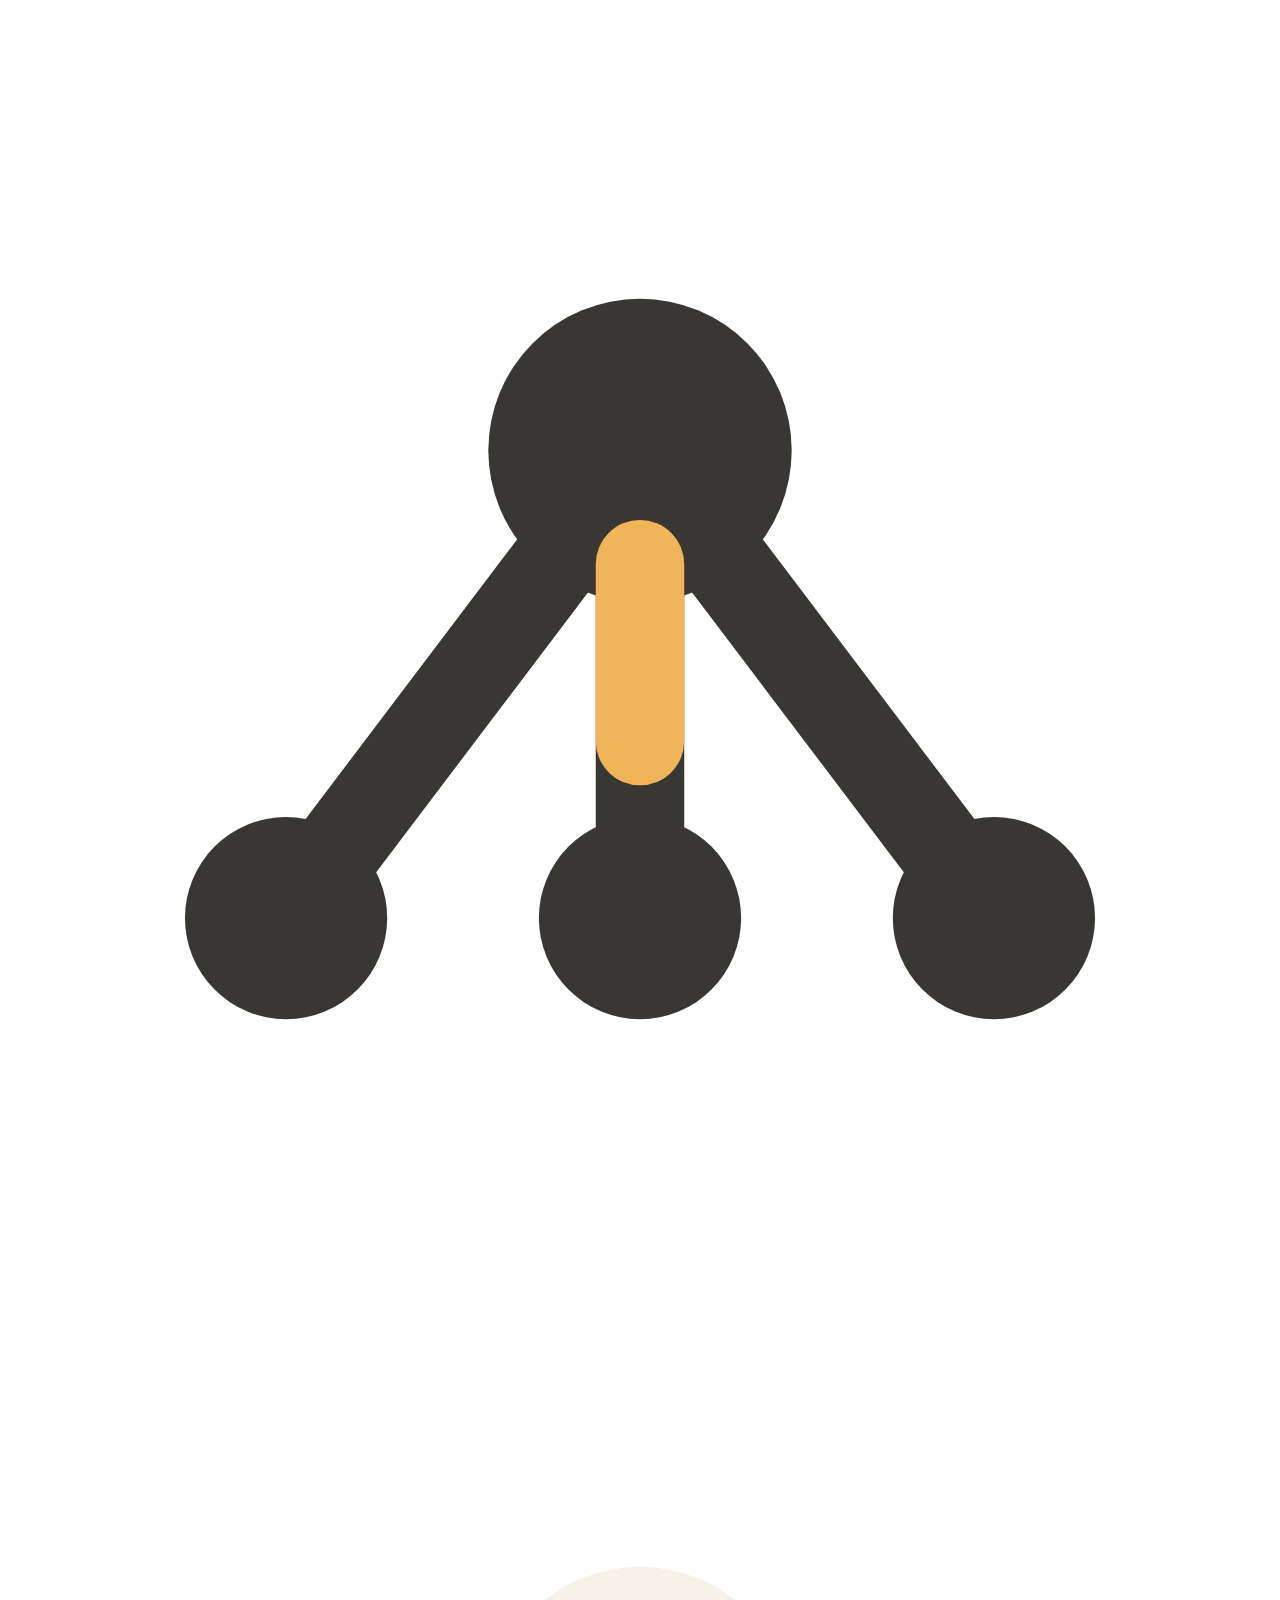
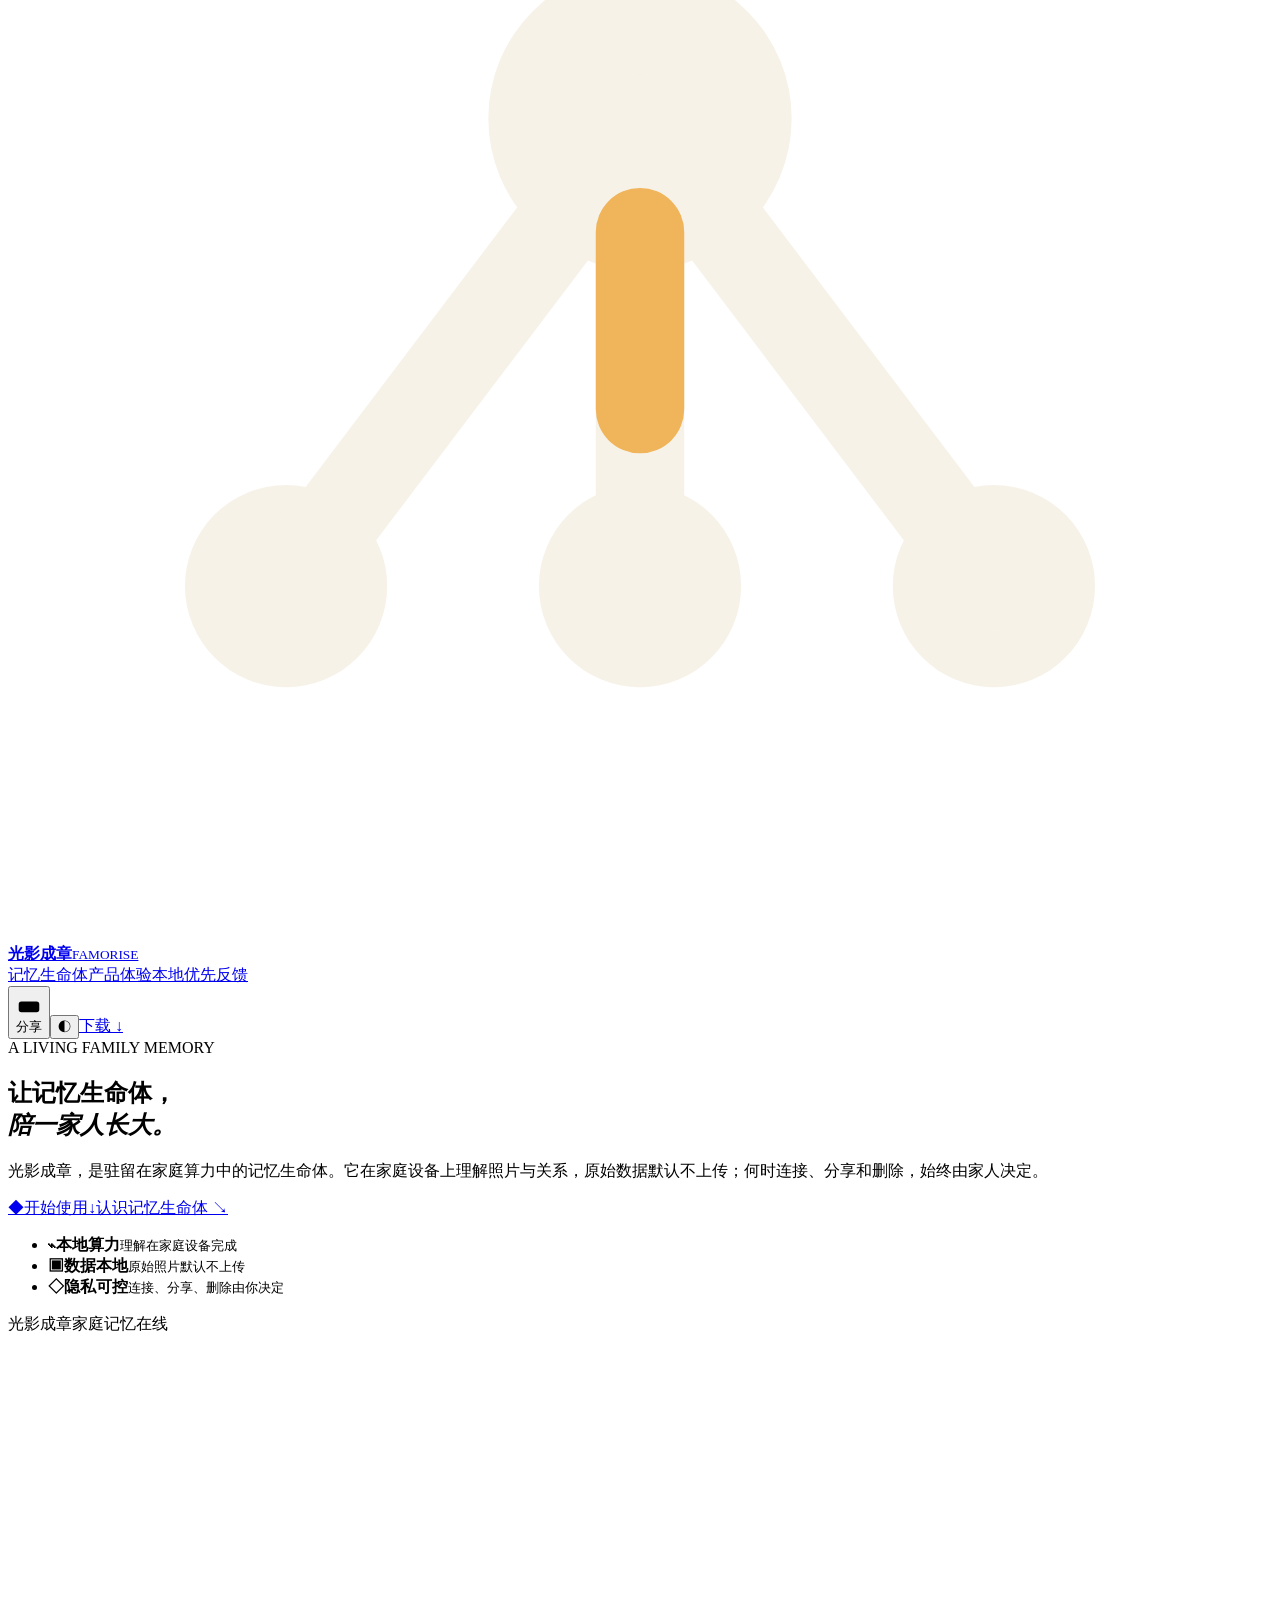
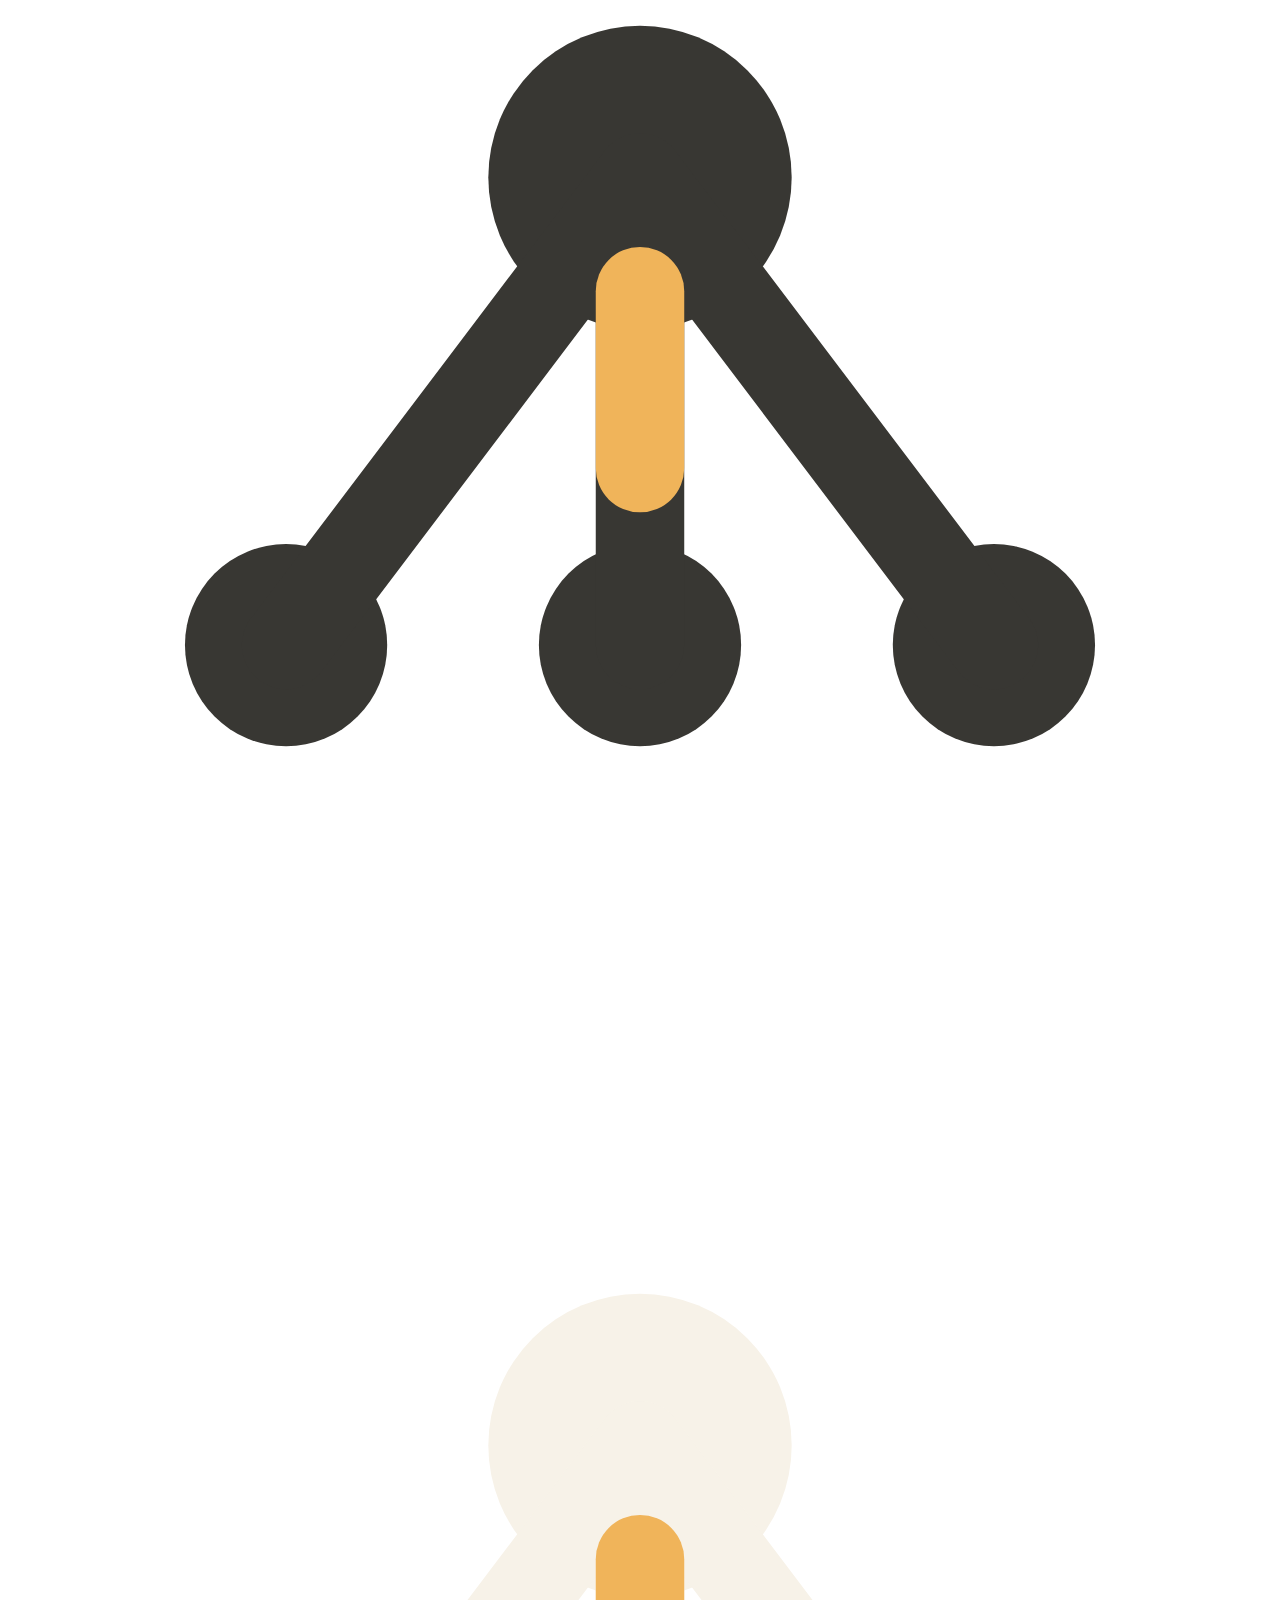
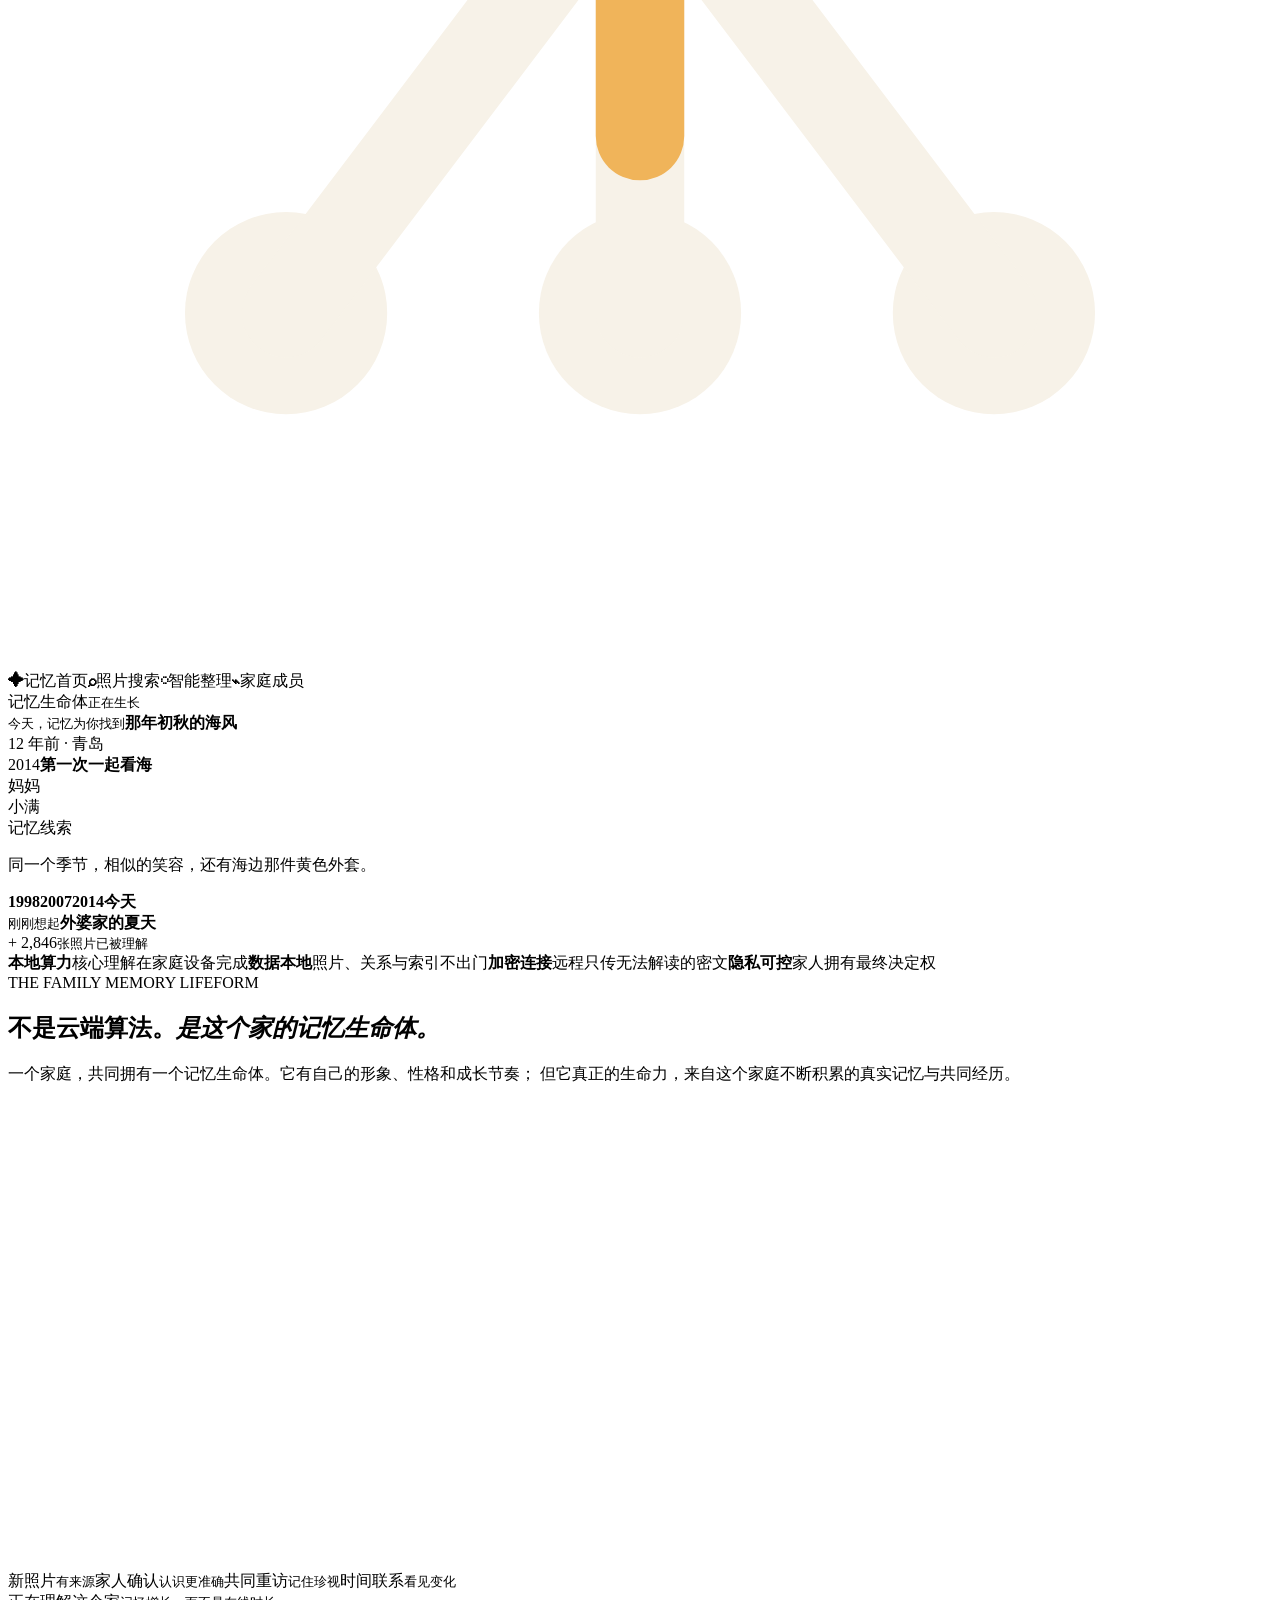
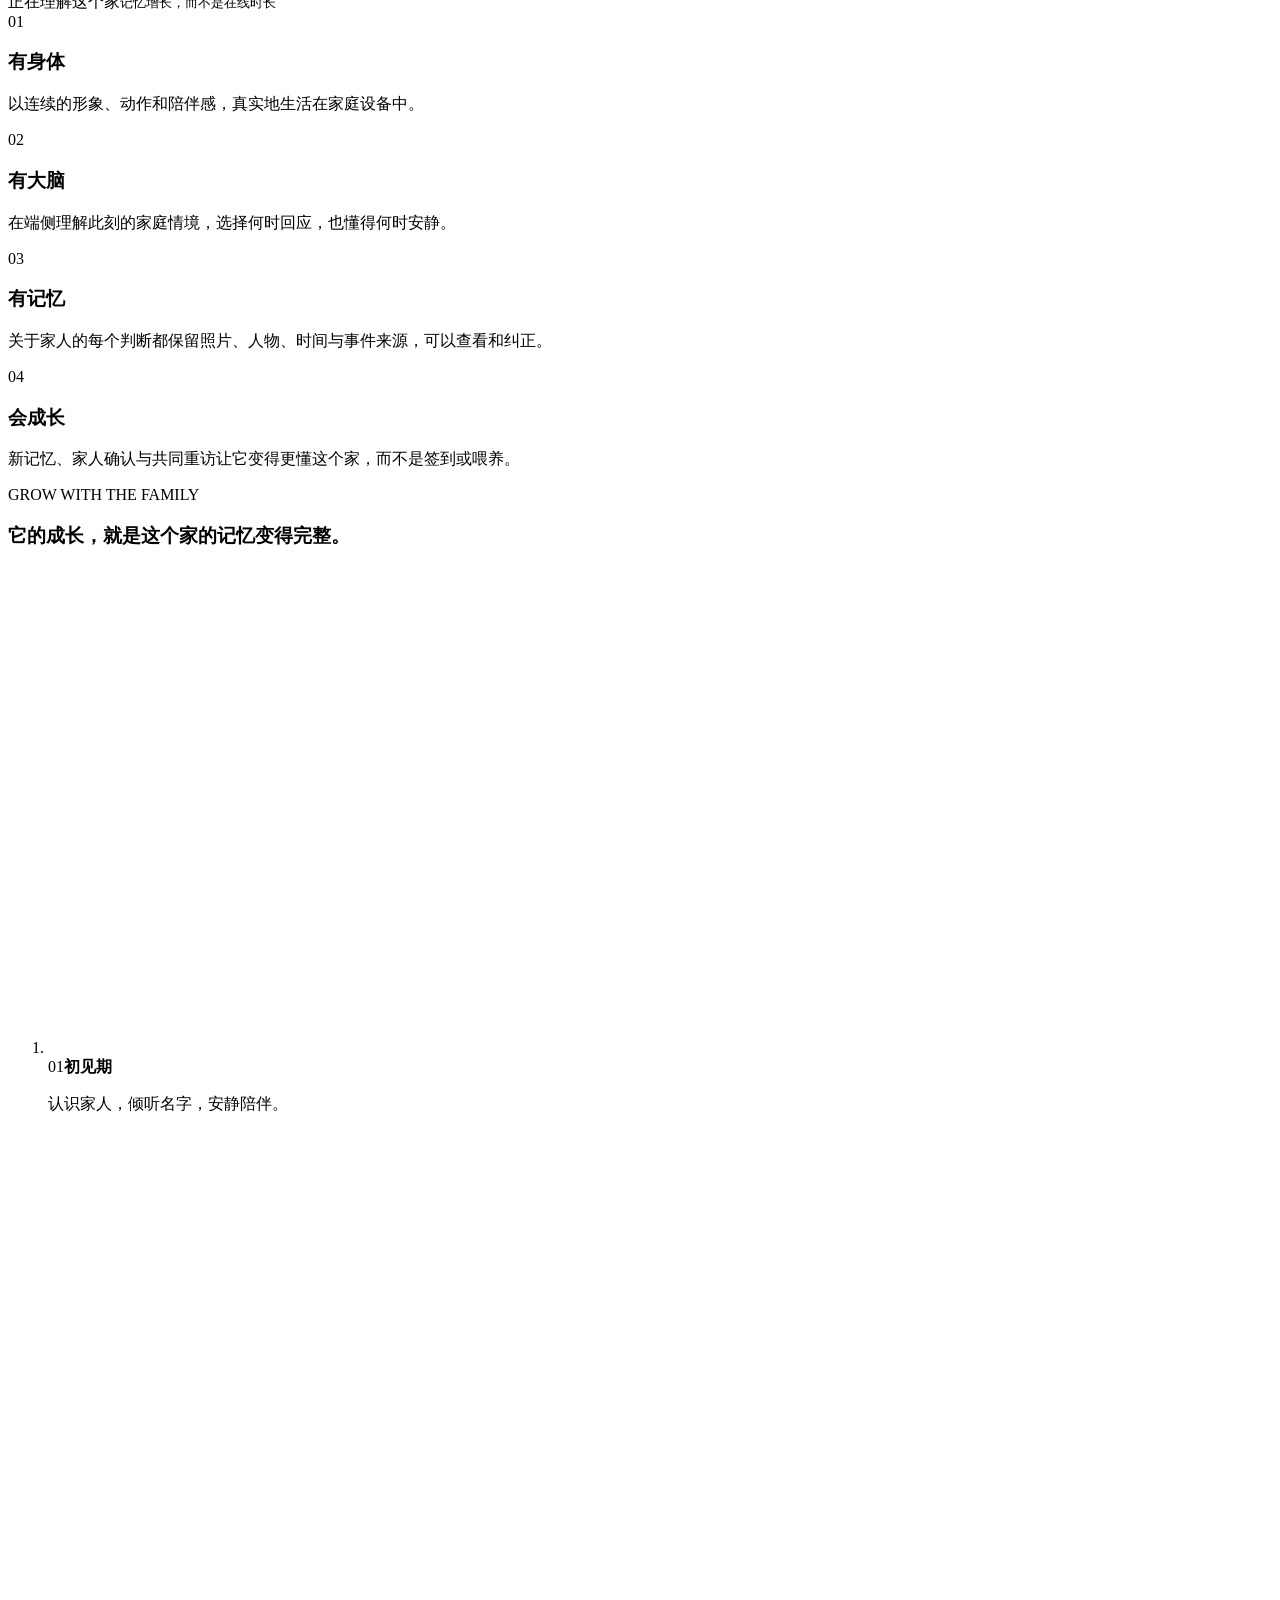
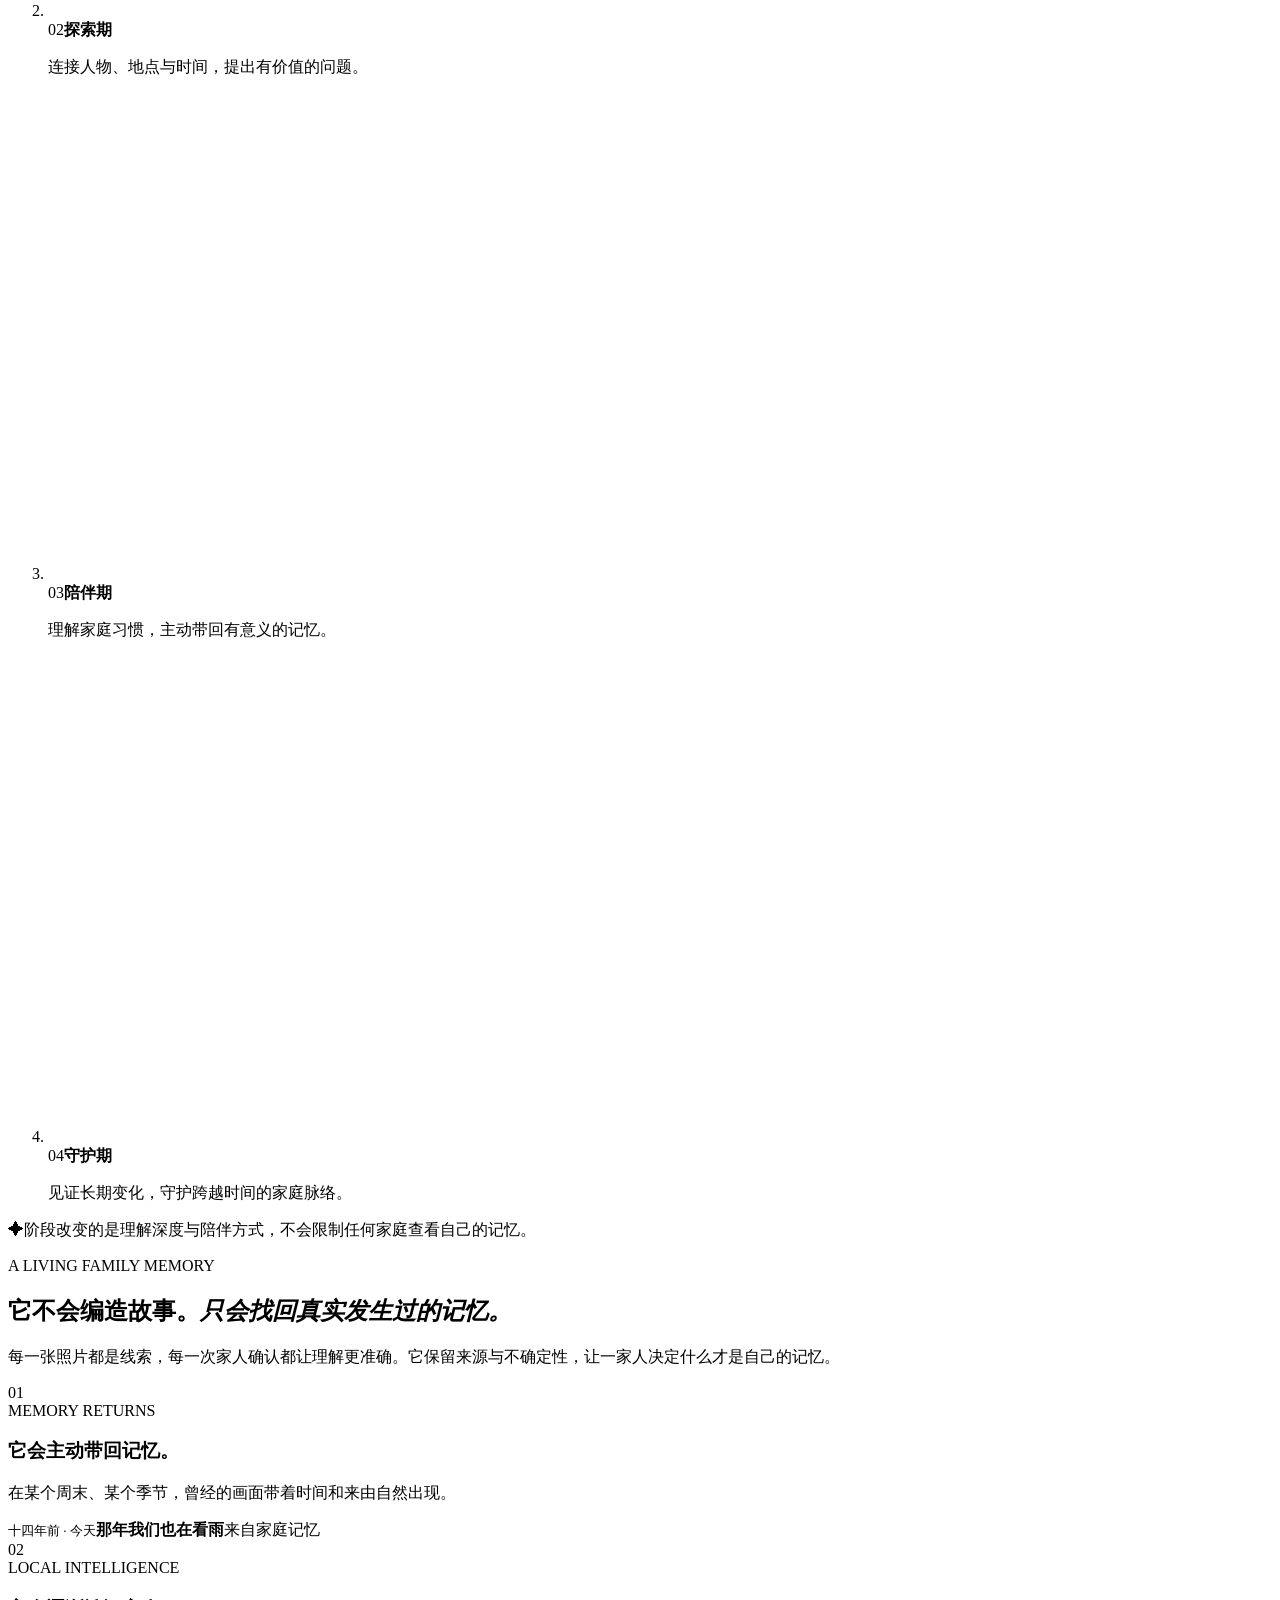
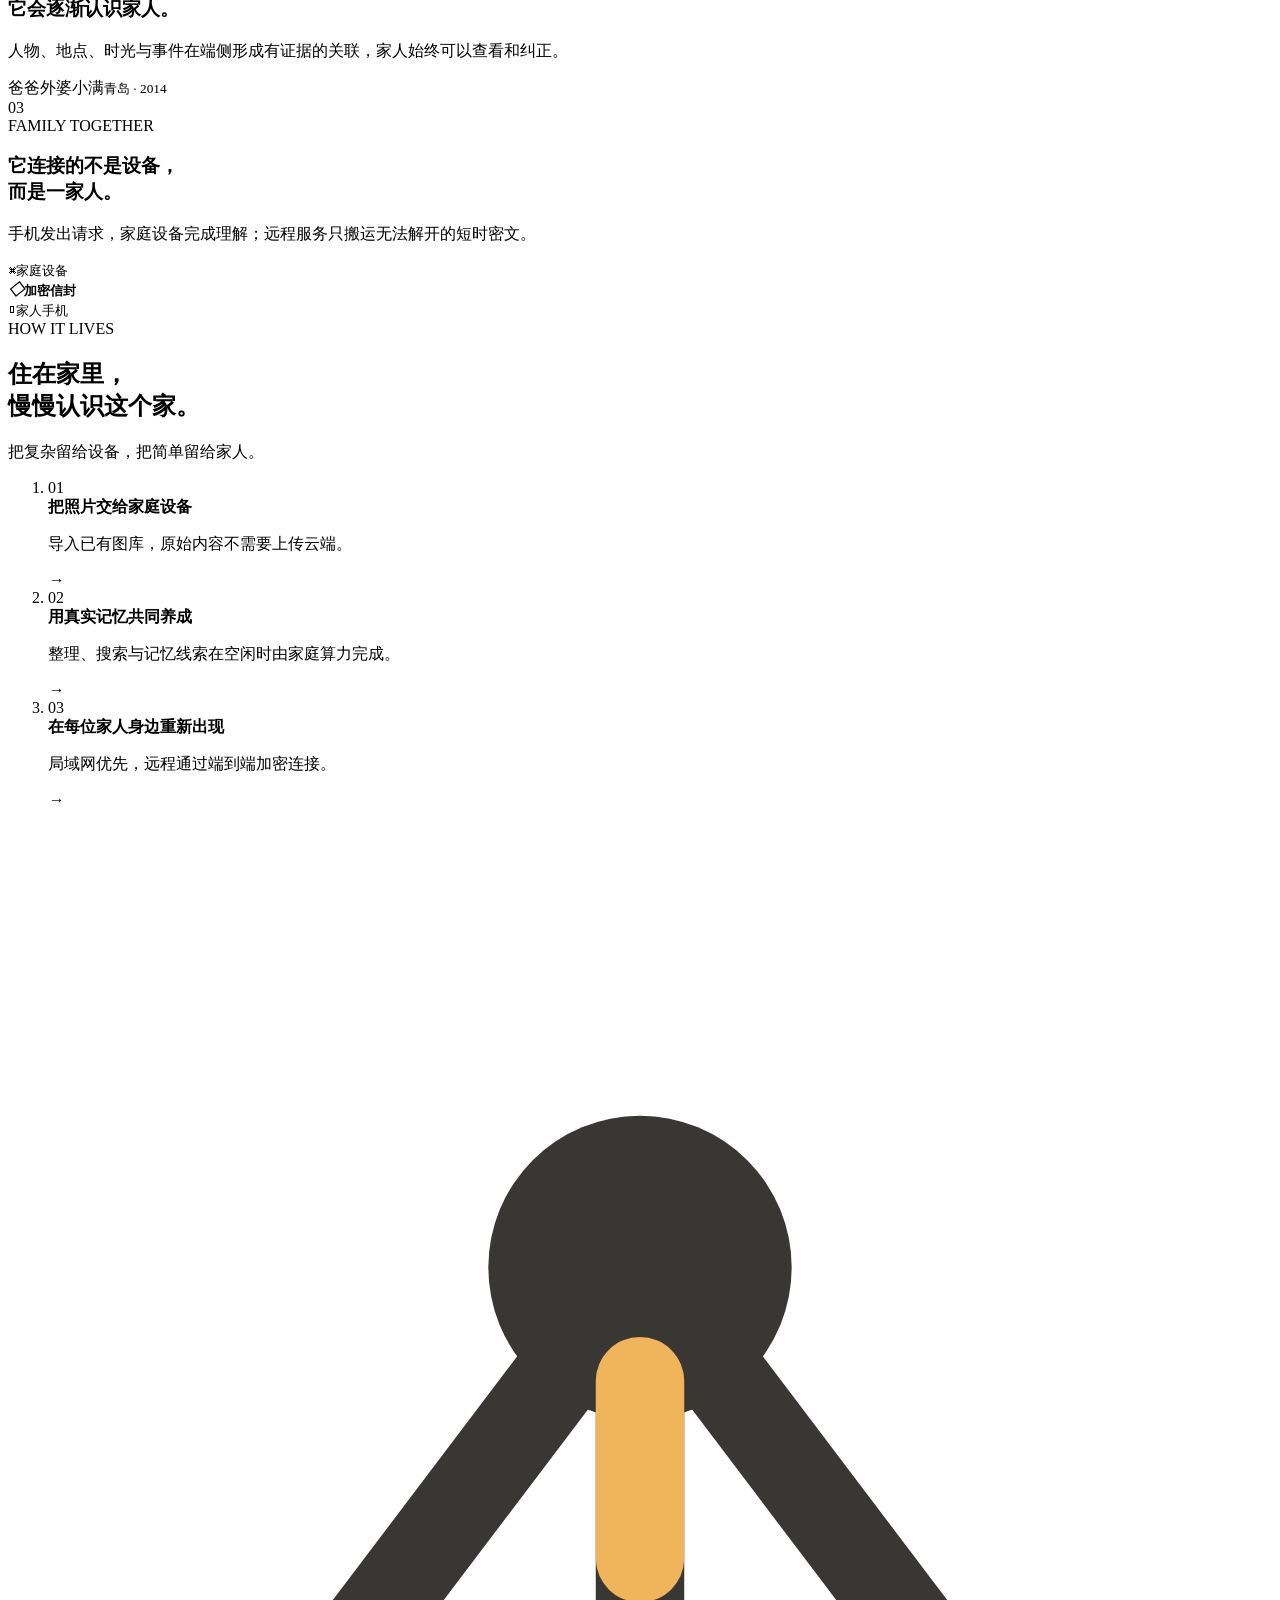
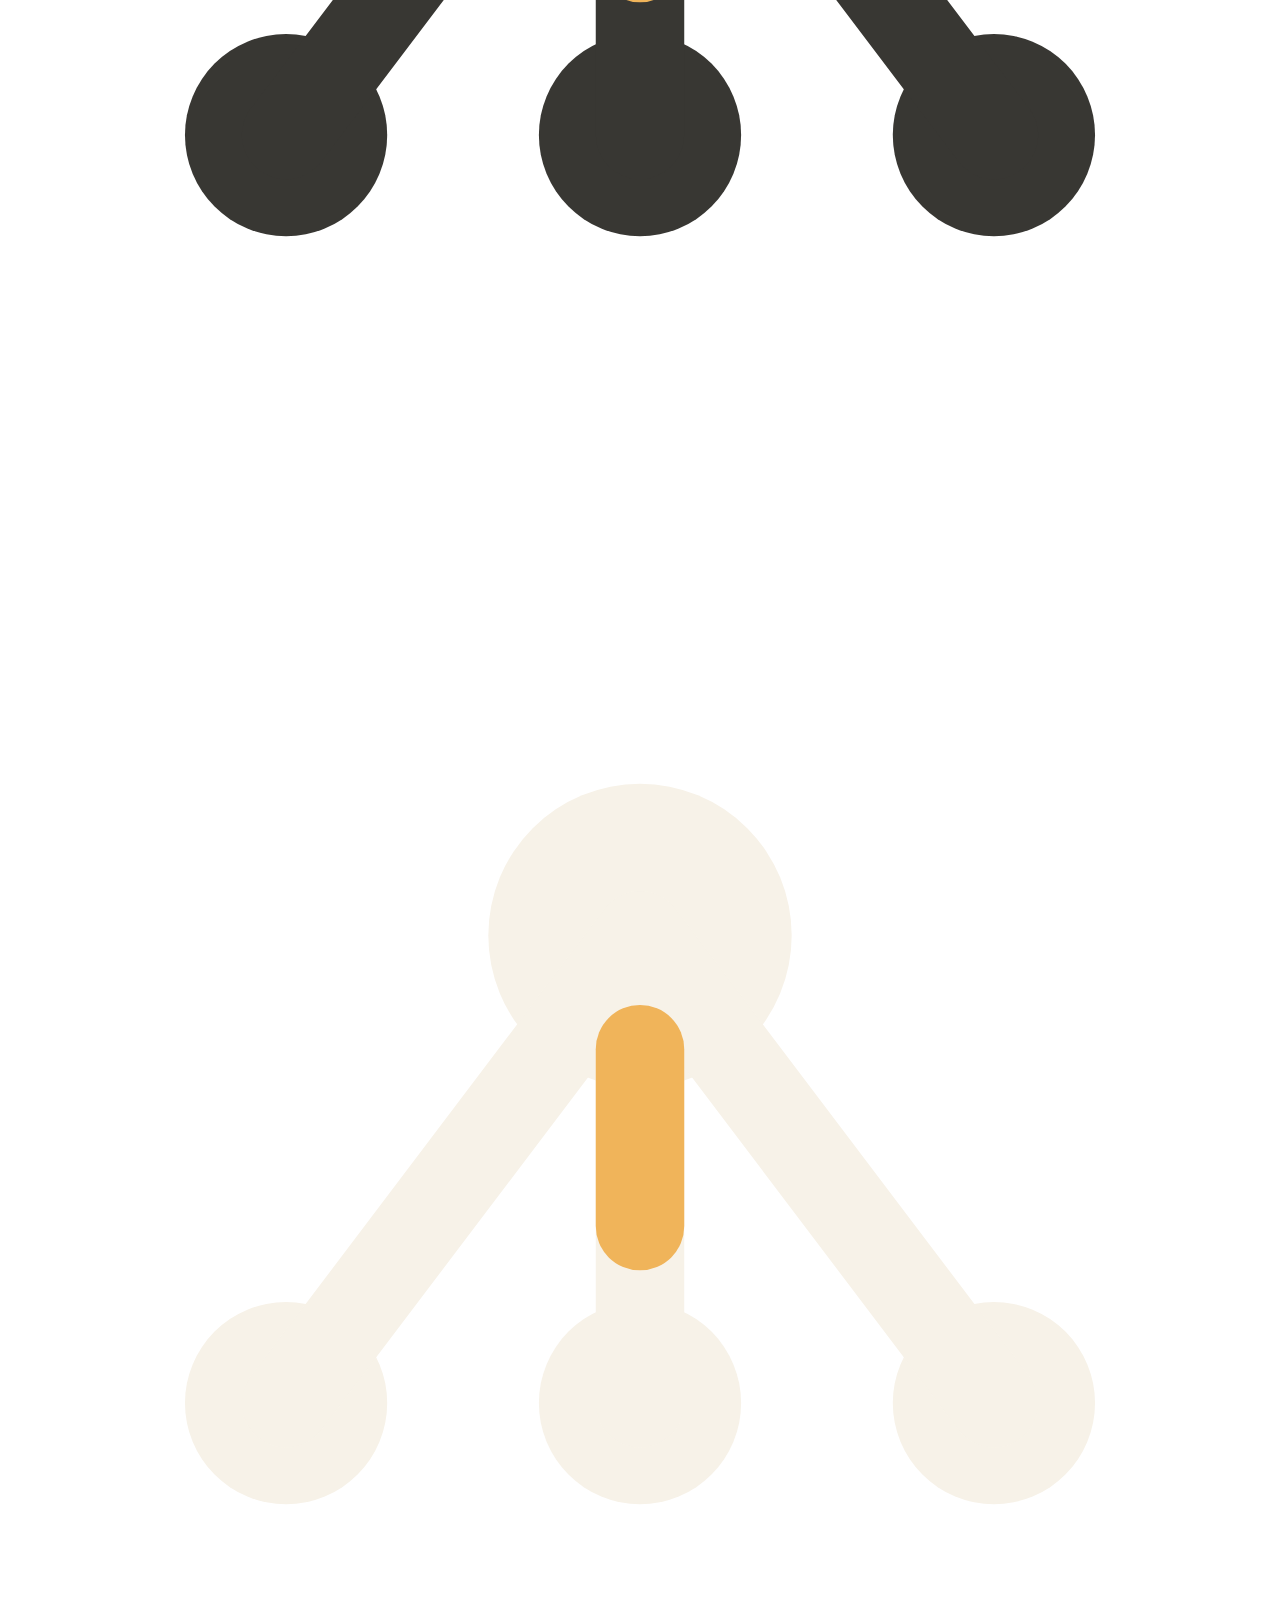
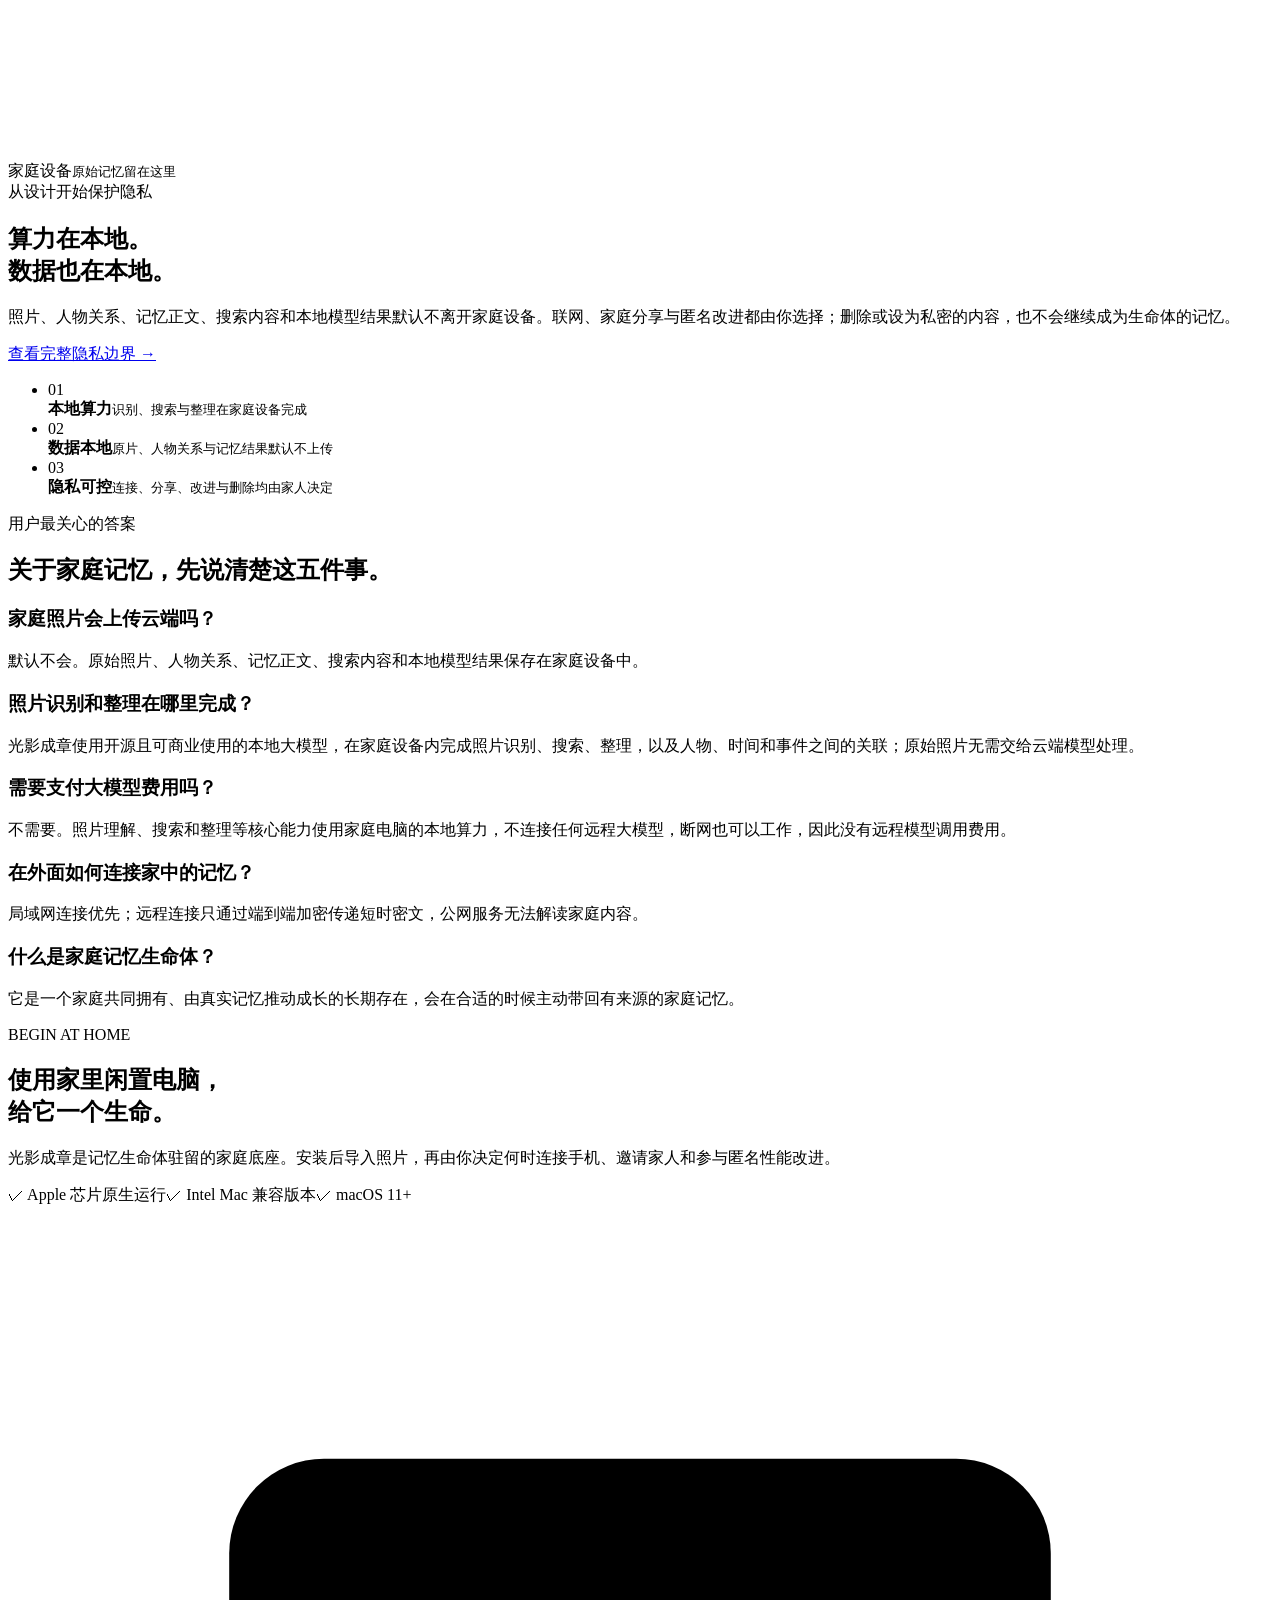
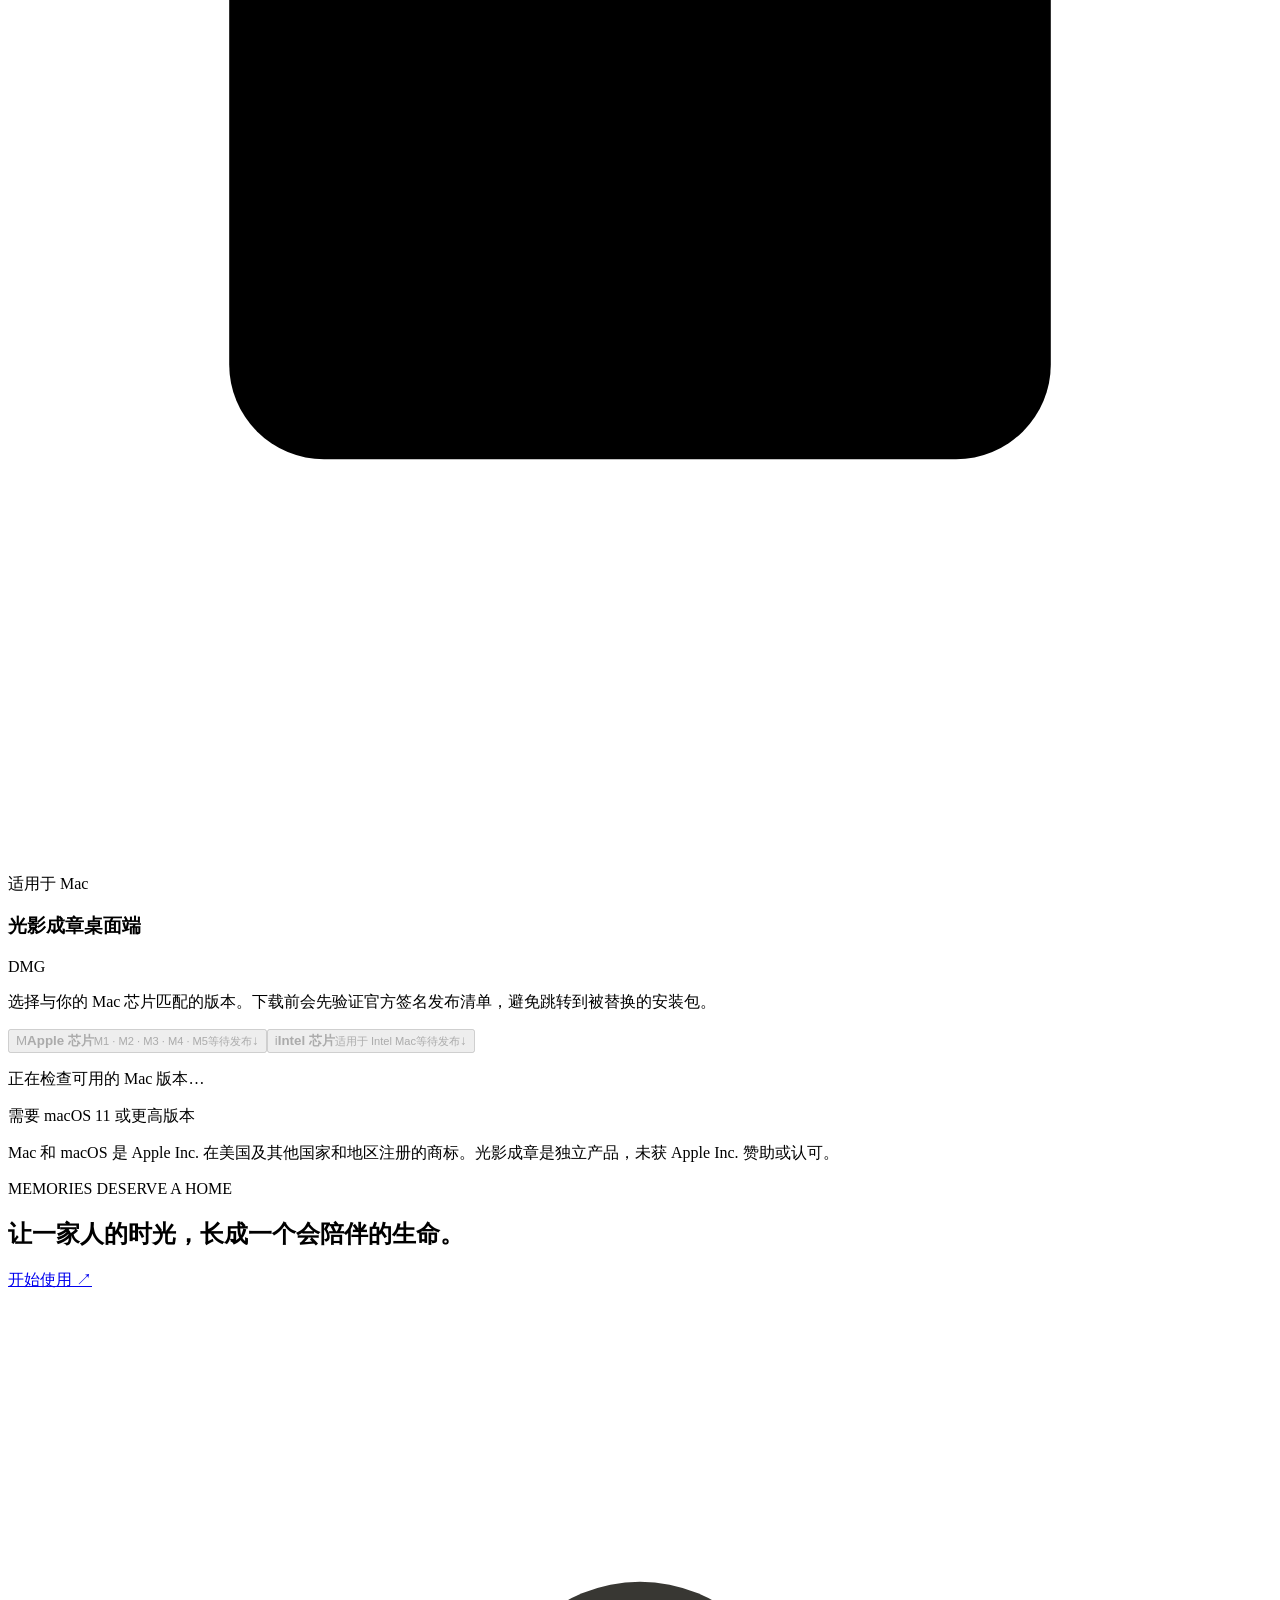
==== index.html @ cd63d9f6 "发布光影成章官网" ====
<!DOCTYPE html><html lang="zh-CN" data-famorise-color-mode="night"><head><meta charset="UTF-8"><meta http-equiv="Content-Security-Policy" content="default-src 'self'; connect-src 'self'; img-src 'self' data:; font-src 'self'; style-src 'self'; style-src-attr 'none'; script-src 'self'; object-src 'none'; base-uri 'none'; form-action 'self'"><meta name="viewport" content="width=device-width, initial-scale=1"><meta name="description" content="光影成章是驻留在家庭算力中的记忆生命体。它在家中理解照片与关系，随真实记忆持续成长，并在合适的时候把珍贵时光带回一家人身边。"><meta name="keywords" content="光影成章,家庭记忆生命体,家庭照片整理,本地人工智能,本地算力,数据本地,照片隐私,家庭相册"><meta name="author" content="光影成章"><meta name="application-name" content="光影成章"><meta name="robots" content="index,follow,max-image-preview:large,max-snippet:-1,max-video-preview:-1"><meta name="googlebot" content="index,follow,max-image-preview:large,max-snippet:-1"><meta name="baiduspider" content="index,follow"><meta name="applicable-device" content="pc,mobile"><meta name="format-detection" content="telephone=no,email=no,address=no"><meta name="mobile-web-app-capable" content="yes"><meta name="apple-mobile-web-app-title" content="光影成章"><meta id="theme-color-meta" name="theme-color" content="#070706"><meta name="color-scheme" content="dark light"><meta property="og:type" content="website"><meta property="og:title" content="光影成章"><meta property="og:description" content="光影成章是驻留在家庭算力中的记忆生命体。它在家中理解照片与关系，随真实记忆持续成长，并在合适的时候把珍贵时光带回一家人身边。"><meta property="og:url" content="https://famorise.github.io/"><meta property="og:site_name" content="光影成章"><meta property="og:locale" content="zh_CN"><meta property="og:image" content="https://famorise.github.io/share-card-square.jpg?v=3"><meta property="og:image:secure_url" content="https://famorise.github.io/share-card-square.jpg?v=3"><meta property="og:image:type" content="image/jpeg"><meta property="og:image:width" content="900"><meta property="og:image:height" content="900"><meta property="og:image:alt" content="光影成章——驻留在家庭算力中的记忆生命体"><meta property="og:image" content="https://famorise.github.io/share-card.jpg?v=3"><meta property="og:image:secure_url" content="https://famorise.github.io/share-card.jpg?v=3"><meta property="og:image:type" content="image/jpeg"><meta property="og:image:width" content="1200"><meta property="og:image:height" content="630"><meta property="og:image:alt" content="光影成章——驻留在家庭算力中的记忆生命体"><meta name="twitter:card" content="summary_large_image"><meta name="twitter:title" content="光影成章"><meta name="twitter:description" content="光影成章是驻留在家庭算力中的记忆生命体。它在家中理解照片与关系，随真实记忆持续成长，并在合适的时候把珍贵时光带回一家人身边。"><meta name="twitter:image" content="https://famorise.github.io/share-card.jpg?v=3"><meta name="twitter:image:alt" content="光影成章——驻留在家庭算力中的记忆生命体"><link rel="canonical" href="https://famorise.github.io/"><link rel="alternate" hreflang="zh-CN" href="https://famorise.github.io/"><link rel="alternate" hreflang="x-default" href="https://famorise.github.io/"><link rel="image_src" href="https://famorise.github.io/share-card-square.jpg?v=3"><meta itemprop="image" content="https://famorise.github.io/share-card-square.jpg?v=3"><link rel="icon" href="/famorise-mark-day.svg" type="image/svg+xml" media="(prefers-color-scheme: light)"><link rel="icon" href="/famorise-mark-night.svg" type="image/svg+xml" media="(prefers-color-scheme: dark)"><link rel="apple-touch-icon" href="/apple-touch-icon.png"><link rel="manifest" href="/site.webmanifest"><link rel="stylesheet" href="/styles/global.css?v=3"><title>光影成章</title><script src="/theme-init.js"></script></head><body><header class="site-header"><a class="site-brand" href="/" aria-label="光影成章首页"><span class="brand-mark" aria-hidden="true"><img class="brand-mark-day" src="/famorise-mark-day.svg" alt=""><img class="brand-mark-night" src="/famorise-mark-night.svg" alt=""></span><span><strong>光影成章</strong><small>FAMORISE</small></span></a><nav aria-label="主导航"><a href="/#lifeform">记忆生命体</a><a href="/#experience">产品体验</a><a href="/#privacy">本地优先</a><a href="/feedback/">反馈</a></nav><div class="header-actions"><button class="share-button" type="button" aria-label="分享当前页面" aria-haspopup="dialog" aria-controls="share-dialog" aria-expanded="false"><svg viewBox="0 0 24 24" aria-hidden="true" focusable="false"><path d="M12 16V3m0 0L7.5 7.5M12 3l4.5 4.5M6.5 11.5H5A2.5 2.5 0 0 0 2.5 14v5A2.5 2.5 0 0 0 5 21.5h14a2.5 2.5 0 0 0 2.5-2.5v-5a2.5 2.5 0 0 0-2.5-2.5h-1.5"></path></svg><span class="visually-hidden">分享</span></button><button class="theme-toggle" type="button" aria-label="切换明暗主题"><span>◐</span></button><a class="header-download" href="/download/">下载 <span>↓</span></a></div></header><dialog class="share-dialog" id="share-dialog" aria-labelledby="share-dialog-title"><div class="share-sheet"><div class="share-sheet-heading"><div><span>把记忆带给家人</span><h2 id="share-dialog-title">分享光影成章</h2></div><button class="share-close" type="button" aria-label="关闭分享面板"><svg viewBox="0 0 24 24" aria-hidden="true" focusable="false"><path d="M6 6l12 12M18 6 6 18"></path></svg></button></div><figure class="share-preview"><img src="/share-card.jpg?v=3" alt="光影成章分享卡片预览" width="1200" height="630" loading="lazy" decoding="async" fetchpriority="low"><figcaption><span>分享预览</span><strong data-share-preview-title>光影成章</strong><small data-share-preview-description>驻留在家庭算力中的记忆生命体</small></figcaption></figure><div class="share-channels" aria-label="选择分享方式"><button type="button" data-share-action="wechat"><span class="share-channel-icon wechat-icon" aria-hidden="true"><svg viewBox="0 0 32 32" focusable="false"><rect x="4.5" y="7" width="23" height="18" rx="4"></rect><path d="m6 9 10 8 10-8"></path></svg></span><strong>微信好友</strong><small>发给家人</small></button><button type="button" data-share-action="moments"><span class="share-channel-icon moments-icon" aria-hidden="true"><svg viewBox="0 0 32 32" focusable="false"><circle cx="16" cy="9" r="4"></circle><circle cx="8" cy="22" r="3"></circle><circle cx="24" cy="22" r="3"></circle><path d="m13.7 12.3-3.9 6.8m12.4 0-3.9-6.8M11 22h10"></path></svg></span><strong>朋友圈</strong><small>分享此刻</small></button><button type="button" data-share-action="system"><span class="share-channel-icon system-icon" aria-hidden="true"><svg viewBox="0 0 32 32" focusable="false"><path d="M16 21V5m0 0-5 5m5-5 5 5M8 15H6a3 3 0 0 0-3 3v7a3 3 0 0 0 3 3h20a3 3 0 0 0 3-3v-7a3 3 0 0 0-3-3h-2"></path></svg></span><strong>更多方式</strong><small>系统分享</small></button><button type="button" data-share-action="copy"><span class="share-channel-icon copy-icon" aria-hidden="true"><svg viewBox="0 0 32 32" focusable="false"><path d="m13 19 6-6m-8.5 11.5-2 2a4.2 4.2 0 0 1-6-6l5-5a4.2 4.2 0 0 1 6 0m8-8 2-2a4.2 4.2 0 1 1 6 6l-5 5a4.2 4.2 0 0 1-6 0"></path></svg></span><strong>复制链接</strong><small>粘贴发送</small></button></div><p class="share-status" role="status" aria-live="polite">分享后将显示标题、简介和品牌卡片。</p></div></dialog><button class="wechat-guide" type="button" data-wechat-guide hidden aria-label="关闭微信分享提示"><span aria-hidden="true">↗</span><strong data-wechat-guide-title>点击右上角 ···</strong><small data-wechat-guide-copy>选择“发送给朋友”</small><em>点击任意位置关闭</em></button><script src="/theme-toggle.js?v=1" defer></script><script src="/share-page.js?v=3" defer></script><main><section class="hero section-gutter"><div class="hero-ambient" aria-hidden="true"></div><div class="hero-copy"><div class="hero-platform-pill"><span></span>A LIVING FAMILY MEMORY</div><h1>让记忆生命体，<br><em>陪一家人长大。</em></h1><p>光影成章，是驻留在家庭算力中的记忆生命体。它在家庭设备上理解照片与关系，<span class="no-break">原始数据</span>默认不上传；何时连接、分享和删除，始终由家人决定。</p><div class="hero-actions"><a class="primary-action" href="/download/"><span class="action-apple" aria-hidden="true">◆</span>开始使用<span aria-hidden="true">↓</span></a><a class="secondary-action" href="#lifeform">认识记忆生命体 <span>↘</span></a></div><ul class="hero-promises" aria-label="本地与隐私承诺"><li><b aria-hidden="true">⌁</b><span><strong>本地算力</strong><small>理解在家庭设备完成</small></span></li><li><b aria-hidden="true">▣</b><span><strong>数据本地</strong><small>原始照片默认不上传</small></span></li><li><b aria-hidden="true">◇</b><span><strong>隐私可控</strong><small>连接、分享、删除由你决定</small></span></li></ul></div><div class="product-stage" aria-label="光影成章桌面端界面预览"><div class="stage-halo"></div><div class="desktop-window"><div class="window-titlebar"><span class="traffic-lights"><i></i><i></i><i></i></span><span>光影成章</span><span class="window-state"><i></i>家庭记忆在线</span></div><div class="window-body"><aside class="window-sidebar"><div class="mini-brand"><img class="theme-visual-day" src="/famorise-mark-day.svg" alt=""><img class="theme-visual-night" src="/famorise-mark-night.svg" alt=""></div><span class="side-item active"><b>✦</b>记忆首页</span><span class="side-item"><b>⌕</b>照片搜索</span><span class="side-item"><b>◌</b>智能整理</span><span class="side-item"><b>⌁</b>家庭成员</span><div class="lifeform-mini"><i></i><span>记忆生命体</span><small>正在生长</small></div></aside><div class="window-content"><div class="window-content-head"><div><small>今天，记忆为你找到</small><strong>那年初秋的海风</strong></div><span>12 年前 · 青岛</span></div><div class="memory-canvas"><div class="memory-image memory-image-main"><span>2014</span><strong>第一次一起看海</strong></div><div class="memory-image memory-image-one"></div><div class="memory-image memory-image-two"></div><div class="memory-thread thread-one"></div><div class="memory-thread thread-two"></div><div class="person-node person-one">妈妈</div><div class="person-node person-two">小满</div><div class="memory-note"><span>记忆线索</span><p>同一个季节，相似的笑容，还有海边那件黄色外套。</p></div></div><div class="window-timeline"><span></span><i></i><i></i><i></i><i></i><b>1998</b><b>2007</b><b>2014</b><b>今天</b></div></div></div></div><div class="floating-memory floating-memory-a"><small>刚刚想起</small><strong>外婆家的夏天</strong></div><div class="floating-memory floating-memory-b"><span>+ 2,846</span><small>张照片已被理解</small></div></div></section><section class="signal-strip" aria-label="产品能力概览"><div class="section-gutter"><span><b>本地算力</b>核心理解在家庭设备完成</span><span><b>数据本地</b>照片、关系与索引不出门</span><span><b>加密连接</b>远程只传无法解读的密文</span><span><b>隐私可控</b>家人拥有最终决定权</span></div></section><section class="lifeform section-gutter" id="lifeform"><div class="lifeform-heading"><span class="eyebrow">THE FAMILY MEMORY LIFEFORM</span><h2><span class="lifeform-title-line">不是云端算法。</span><em class="lifeform-title-line"><span>是这个家的</span><span>记忆生命体。</span></em></h2><p>一个家庭，共同拥有一个记忆生命体。它有自己的形象、性格和成长节奏； 但它真正的生命力，来自这个家庭不断积累的真实记忆与共同经历。</p></div><div class="lifeform-portrait" aria-label="家庭记忆生命体形象"><div class="lifeform-glow" aria-hidden="true"></div><span class="memory-signal signal-photo">新照片<small>有来源</small></span><span class="memory-signal signal-person">家人确认<small>认识更准确</small></span><span class="memory-signal signal-revisit">共同重访<small>记住珍视</small></span><span class="memory-signal signal-time">时间联系<small>看见变化</small></span><img src="/assets/lifeform/malt-cat-guardian.webp" alt="守护期的家庭记忆生命体" width="420" height="485" loading="lazy" decoding="async" fetchpriority="low"><div class="lifeform-status"><i></i><span>正在理解这个家</span><small>记忆增长，而不是在线时长</small></div></div><div class="lifeform-pillars" aria-label="记忆生命体的四个组成部分"><article><span>01</span><h3>有身体</h3><p>以连续的形象、动作和陪伴感，真实地生活在家庭设备中。</p></article><article><span>02</span><h3>有大脑</h3><p>在端侧理解此刻的家庭情境，选择何时回应，也懂得何时安静。</p></article><article><span>03</span><h3>有记忆</h3><p>关于家人的每个判断都保留照片、人物、时间与事件来源，可以查看和纠正。</p></article><article><span>04</span><h3>会成长</h3><p>新记忆、家人确认与共同重访让它变得更懂这个家，而不是签到或喂养。</p></article></div><div class="growth-story"><div class="growth-intro"><span class="eyebrow">GROW WITH THE FAMILY</span><h3><span class="balanced-title-line">它的成长，</span><span class="balanced-title-line"><span>就是这个家的</span><span>记忆变得完整。</span></span></h3></div><ol class="growth-stages"><li><div class="stage-image"><img src="/assets/lifeform/malt-cat-newborn.webp" alt="初见期记忆生命体" width="420" height="485" loading="lazy" decoding="async" fetchpriority="low"></div><span>01</span><strong>初见期</strong><p>认识家人，倾听名字，安静陪伴。</p></li><li><div class="stage-image"><img src="/assets/lifeform/malt-cat-explorer.webp" alt="探索期记忆生命体" width="420" height="485" loading="lazy" decoding="async" fetchpriority="low"></div><span>02</span><strong>探索期</strong><p>连接人物、地点与时间，提出有价值的问题。</p></li><li><div class="stage-image"><img src="/assets/lifeform/malt-cat-companion.webp" alt="陪伴期记忆生命体" width="420" height="485" loading="lazy" decoding="async" fetchpriority="low"></div><span>03</span><strong>陪伴期</strong><p>理解家庭习惯，主动带回有意义的记忆。</p></li><li><div class="stage-image"><img src="/assets/lifeform/malt-cat-guardian.webp" alt="守护期记忆生命体" width="420" height="485" loading="lazy" decoding="async" fetchpriority="low"></div><span>04</span><strong>守护期</strong><p>见证长期变化，守护跨越时间的家庭脉络。</p></li></ol><p class="growth-note"><span>✦</span>阶段改变的是理解深度与陪伴方式，不会限制任何家庭查看自己的记忆。</p></div></section><section class="quiet-statement section-gutter" id="experience"><span class="eyebrow">A LIVING FAMILY MEMORY</span><h2><span class="balanced-title-line">它不会编造故事。</span><em class="balanced-title-line"><span>只会找回</span><span>真实发生过的记忆。</span></em></h2><p><span class="quiet-copy-line">每一张照片都是线索，每一次家人确认都让理解更准确。</span><span class="quiet-copy-line">它保留来源与不确定性，让一家人决定什么才是自己的记忆。</span></p></section><section class="experience-grid section-gutter"><article class="experience-card return-card"><div class="card-index">01</div><div class="card-copy"><span>MEMORY RETURNS</span><h3>它会主动带回记忆。</h3><p><span class="card-copy-line">在某个周末、某个季节，</span><span class="card-copy-line">曾经的画面带着时间和来由自然出现。</span></p></div><div class="return-stack" aria-hidden="true"><div></div><div></div><div><small>十四年前 · 今天</small><strong>那年我们也在看雨</strong><span>来自家庭记忆</span></div></div></article><article class="experience-card understand-card"><div class="card-index">02</div><div class="card-copy"><span>LOCAL INTELLIGENCE</span><h3>它会逐渐认识家人。</h3><p><span class="card-copy-line">人物、地点、时光与事件在端侧形成有证据的关联，</span><span class="card-copy-line">家人始终可以查看和纠正。</span></p></div><div class="constellation" aria-hidden="true"><i></i><i></i><i></i><i></i><span>爸爸</span><span>外婆</span><span>小满</span><small>青岛 · 2014</small></div></article><article class="experience-card together-card"><div class="card-index">03</div><div class="card-copy"><span>FAMILY TOGETHER</span><h3>它连接的不是设备，<br>而是一家人。</h3><p><span class="card-copy-line">手机发出请求，家庭设备完成理解；</span><span class="card-copy-line">远程服务只搬运无法解开的短时密文。</span></p></div><div class="relay-story" aria-hidden="true"><div class="relay-device"><span>⌘</span><small>家庭设备</small></div><span class="relay-line"><i></i><i></i><i></i></span><strong><i>◇</i><small>加密信封</small></strong><span class="relay-line"><i></i><i></i><i></i></span><div class="relay-device"><span>▯</span><small>家人手机</small></div></div></article></section><section class="how section-gutter" id="how-it-works"><div class="section-heading"><span class="eyebrow">HOW IT LIVES</span><h2>住在家里，<br>慢慢认识这个家。</h2><p>把复杂留给设备，把简单留给家人。</p></div><ol class="steps"><li><span>01</span><div><strong>把照片交给家庭设备</strong><p>导入已有图库，原始内容不需要上传云端。</p></div><i>→</i></li><li><span>02</span><div><strong>用真实记忆共同养成</strong><p>整理、搜索与记忆线索在空闲时由家庭算力完成。</p></div><i>→</i></li><li><span>03</span><div><strong>在每位家人身边重新出现</strong><p>局域网优先，远程通过端到端加密连接。</p></div><i>→</i></li></ol></section><section class="privacy-wrap section-gutter" id="privacy"><div class="privacy-visual" aria-hidden="true"><div class="privacy-orbit orbit-outer"></div><div class="privacy-orbit orbit-inner"></div><div class="privacy-core"><img class="theme-visual-day" src="/famorise-mark-day.svg" alt=""><img class="theme-visual-night" src="/famorise-mark-night.svg" alt=""><span>家庭设备</span><small>原始记忆留在这里</small></div><span class="privacy-particle particle-one"></span><span class="privacy-particle particle-two"></span><span class="privacy-particle particle-three"></span></div><div class="privacy-copy"><span class="eyebrow">从设计开始保护隐私</span><h2>算力在本地。<br>数据也在本地。</h2><p>照片、人物关系、记忆正文、搜索内容和本地模型结果默认不离开家庭设备。联网、家庭分享与匿名改进都由你选择；删除或设为私密的内容，也不会继续成为生命体的记忆。</p><a href="/privacy/">查看完整隐私边界 <span>→</span></a></div><ul class="privacy-facts"><li><span>01</span><div><strong>本地算力</strong><small>识别、搜索与整理在家庭设备完成</small></div></li><li><span>02</span><div><strong>数据本地</strong><small>原片、人物关系与记忆结果默认不上传</small></div></li><li><span>03</span><div><strong>隐私可控</strong><small>连接、分享、改进与删除均由家人决定</small></div></li></ul></section><section class="seo-faq section-gutter" aria-labelledby="faq-title" itemscope itemtype="https://schema.org/FAQPage"><div class="faq-heading"><span class="eyebrow">用户最关心的答案</span><h2 id="faq-title"><span class="faq-title-line">关于家庭记忆，</span><span class="faq-title-line">先说清楚这五件事。</span></h2></div><div class="faq-list"><article itemprop="mainEntity" itemscope itemtype="https://schema.org/Question"><h3 itemprop="name">家庭照片会上传云端吗？</h3><div itemprop="acceptedAnswer" itemscope itemtype="https://schema.org/Answer"><p itemprop="text">默认不会。原始照片、人物关系、记忆正文、搜索内容和本地模型结果保存在家庭设备中。</p></div></article><article itemprop="mainEntity" itemscope itemtype="https://schema.org/Question"><h3 itemprop="name">照片识别和整理在哪里完成？</h3><div itemprop="acceptedAnswer" itemscope itemtype="https://schema.org/Answer"><p itemprop="text">光影成章使用开源且可商业使用的本地大模型，在家庭设备内完成照片识别、搜索、整理，以及人物、时间和事件之间的关联；原始照片无需交给云端模型处理。</p></div></article><article itemprop="mainEntity" itemscope itemtype="https://schema.org/Question"><h3 itemprop="name">需要支付大模型费用吗？</h3><div itemprop="acceptedAnswer" itemscope itemtype="https://schema.org/Answer"><p itemprop="text">不需要。照片理解、搜索和整理等核心能力使用家庭电脑的本地算力，不连接任何远程大模型，断网也可以工作，因此没有远程模型调用费用。</p></div></article><article itemprop="mainEntity" itemscope itemtype="https://schema.org/Question"><h3 itemprop="name">在外面如何连接家中的记忆？</h3><div itemprop="acceptedAnswer" itemscope itemtype="https://schema.org/Answer"><p itemprop="text">局域网连接优先；远程连接只通过端到端加密传递短时密文，公网服务无法解读家庭内容。</p></div></article><article itemprop="mainEntity" itemscope itemtype="https://schema.org/Question"><h3 itemprop="name">什么是家庭记忆生命体？</h3><div itemprop="acceptedAnswer" itemscope itemtype="https://schema.org/Answer"><p itemprop="text">它是一个家庭共同拥有、由真实记忆推动成长的长期存在，会在合适的时候主动带回有来源的家庭记忆。</p></div></article></div></section><section class="download section-gutter" id="download"><div class="download-copy"><span class="eyebrow">BEGIN AT HOME</span><h2>使用家里闲置电脑，<br>给它一个生命。</h2><p>光影成章是记忆生命体驻留的家庭底座。安装后导入照片，再由你决定何时连接手机、邀请家人和参与匿名性能改进。</p><div class="download-notes"><span>✓ Apple 芯片原生运行</span><span>✓ Intel Mac 兼容版本</span><span>✓ macOS 11+</span></div></div><div class="mac-download-card" data-download-surface data-api-url data-release-manifest-keys="{}"><div class="mac-download-head"><div class="macos-symbol" aria-hidden="true"><svg viewBox="0 0 40 40"><rect x="7" y="8" width="26" height="19" rx="3"></rect><path d="M4 31h32M20 13v10m0 0-4-4m4 4 4-4"></path></svg></div><div><span>适用于 Mac</span><h3>光影成章桌面端</h3></div><span class="release-pill">DMG</span></div><p class="download-intro">选择与你的 Mac 芯片匹配的版本。下载前会先验证官方签名发布清单，避免跳转到被替换的安装包。</p><div class="download-options mac-only-options"><button class="download-button download-button-primary" type="button" data-platform="macos" data-architecture="arm64" disabled aria-label="下载 macOS Apple 芯片 DMG"><span class="chip-mark" aria-hidden="true">M</span><span class="download-button-copy"><strong>Apple 芯片</strong><small>M1 · M2 · M3 · M4 · M5</small></span><span class="download-meta"><small data-release-version>等待发布</small><b aria-hidden="true">↓</b></span></button><button class="download-button" type="button" data-platform="macos" data-architecture="x64" disabled aria-label="下载 macOS Intel 芯片 DMG"><span class="chip-mark chip-mark-intel" aria-hidden="true">i</span><span class="download-button-copy"><strong>Intel 芯片</strong><small>适用于 Intel Mac</small></span><span class="download-meta"><small data-release-version>等待发布</small><b aria-hidden="true">↓</b></span></button></div><div class="download-foot"><p class="download-status" aria-live="polite">正在检查可用的 Mac 版本…</p><span>需要 macOS 11 或更高版本</span></div><p class="platform-trademark-note">Mac 和 macOS 是 Apple Inc. 在美国及其他国家和地区注册的商标。光影成章是独立产品，未获 Apple Inc. 赞助或认可。</p></div><script type="module" src="/_astro/mac-download-panel.astro_astro_type_script_index_0_lang.BbrgIg1r.js"></script></section><section class="closing section-gutter"><div><span class="eyebrow">MEMORIES DESERVE A HOME</span><h2><span class="closing-title-line">让一家人的时光，</span><span class="closing-title-line">长成一个会陪伴的生命。</span></h2></div><a href="/download/">开始使用 <span>↗</span></a></section></main><footer class="site-footer section-gutter"><div class="site-brand"><span class="brand-mark" aria-hidden="true"><img class="brand-mark-day" src="/famorise-mark-day.svg" alt=""><img class="brand-mark-night" src="/famorise-mark-night.svg" alt=""></span><span><strong>光影成章</strong><small>FAMORISE</small></span></div><p>家庭记忆生命体 · Local first</p><nav><a href="/download/">下载</a><a href="/feedback/">反馈</a><a href="/privacy/">隐私</a><a href="/terms/">条款</a><span>© 2026 Famorise</span></nav></footer></body></html>
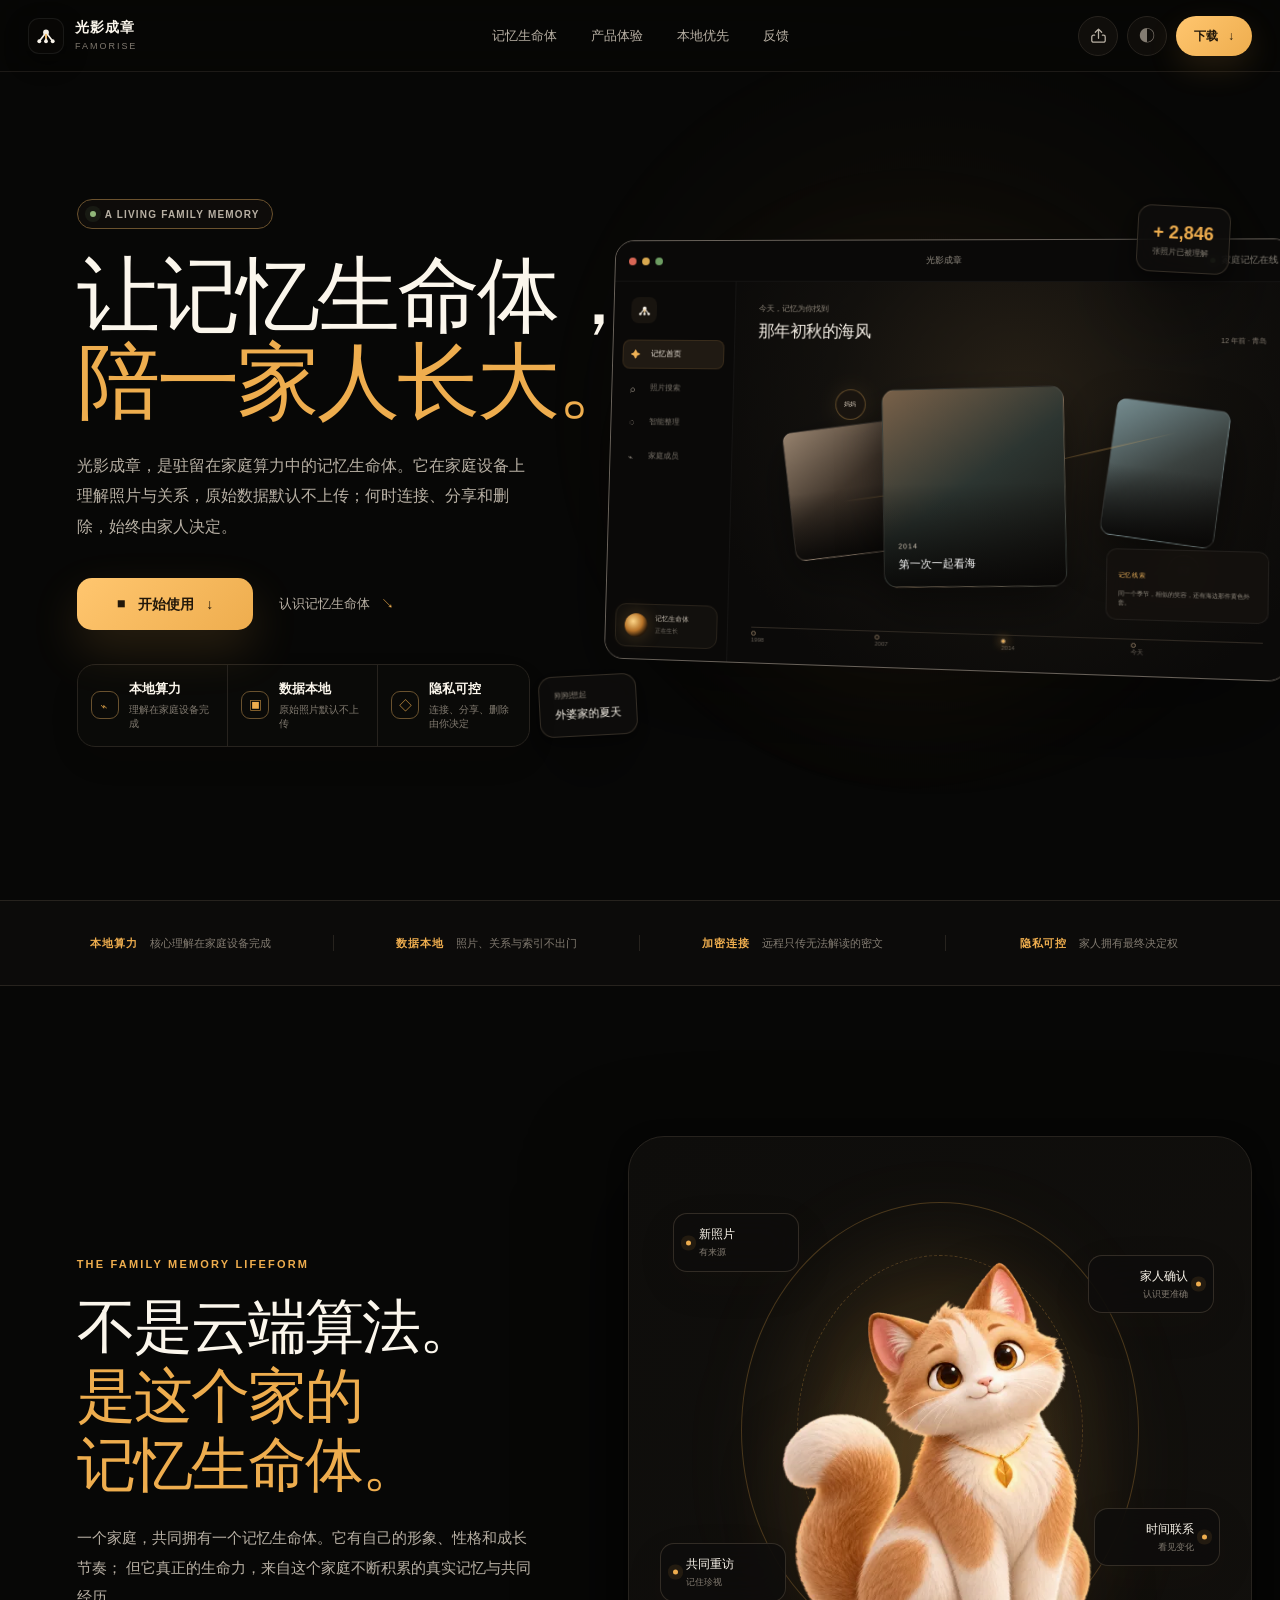
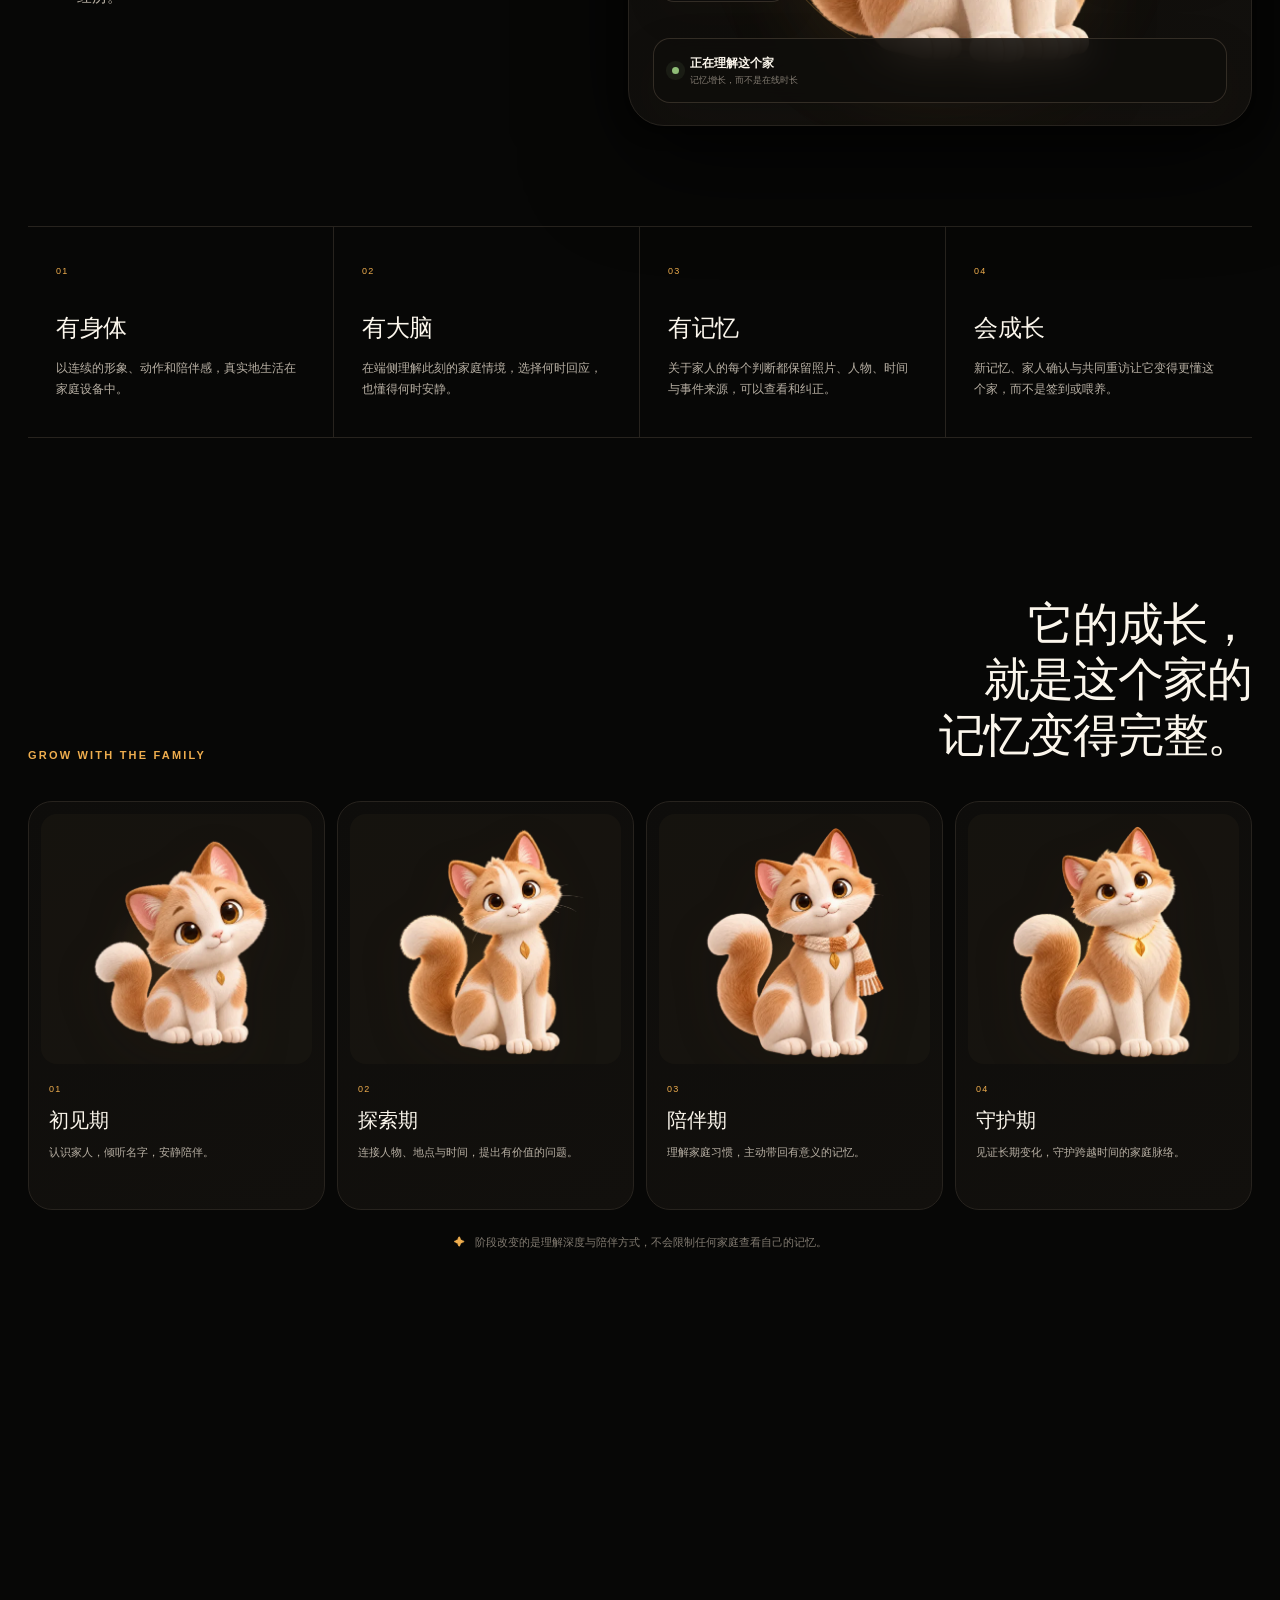
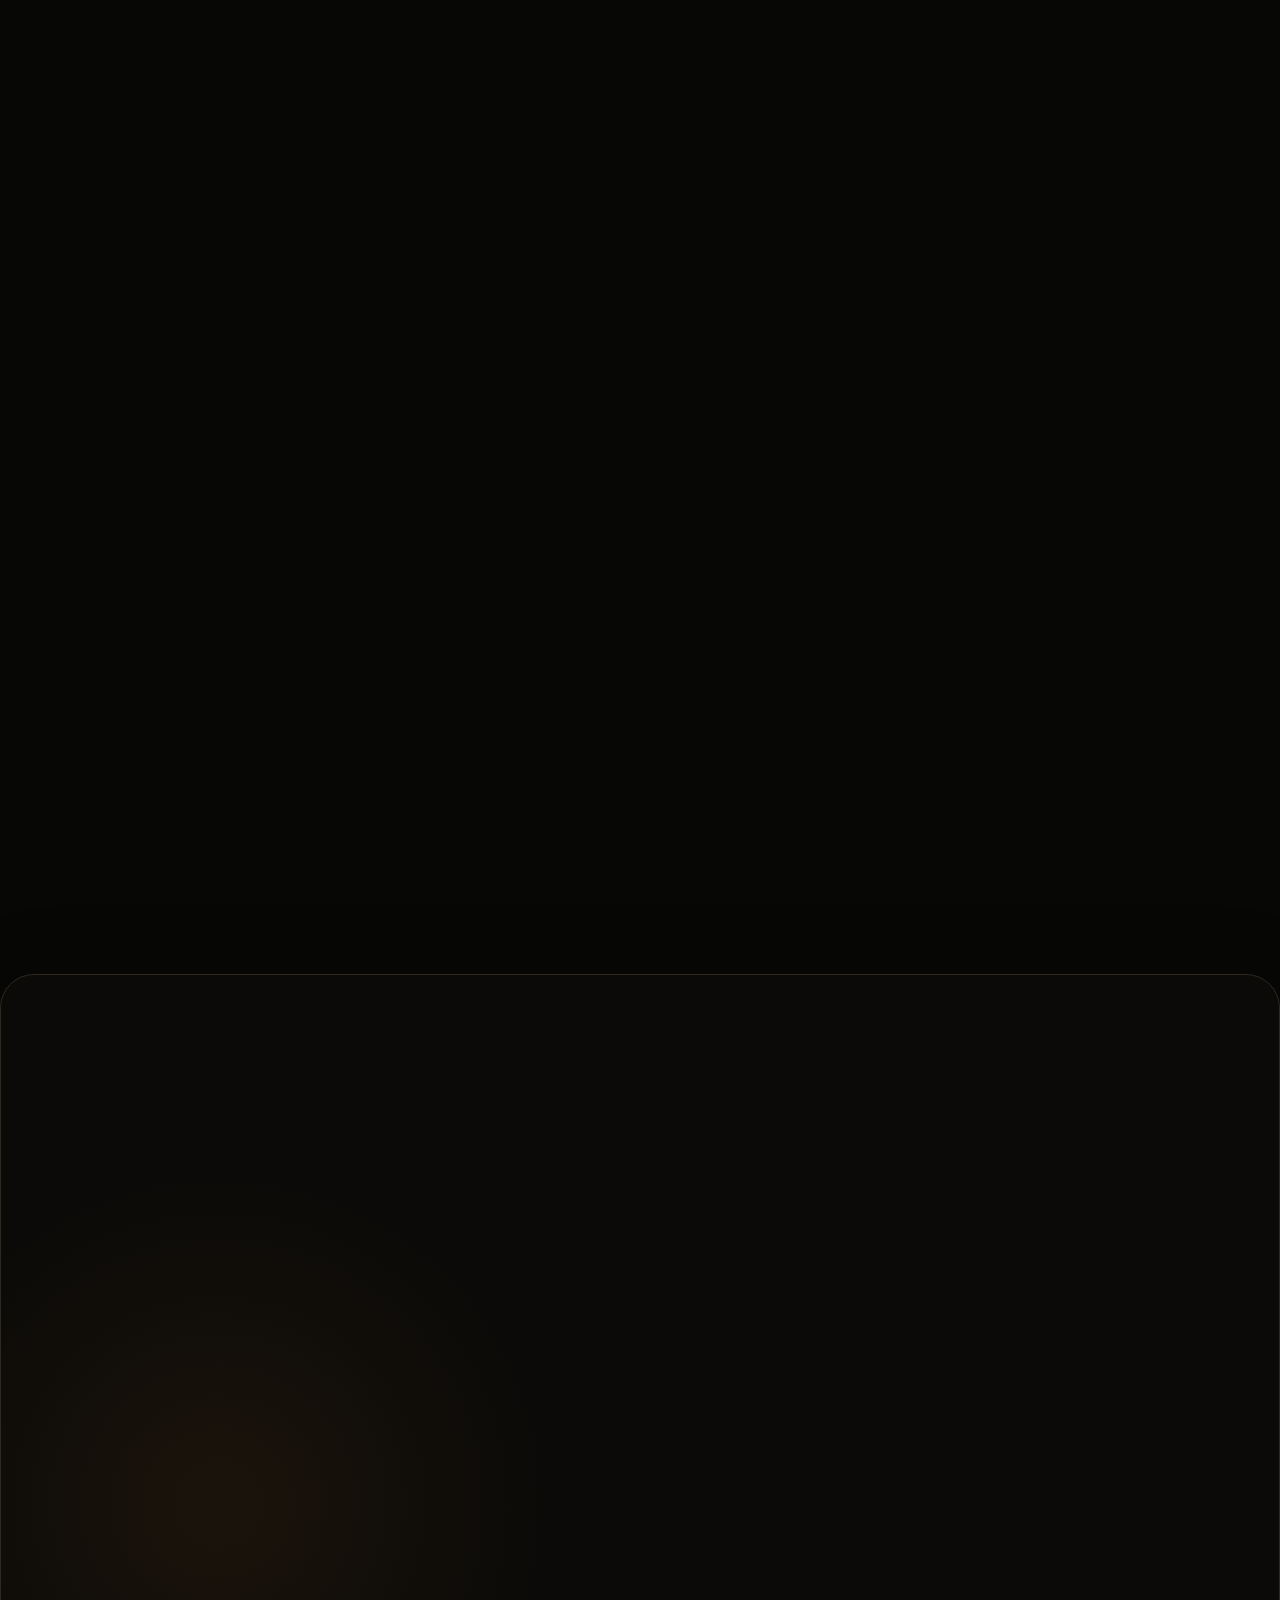
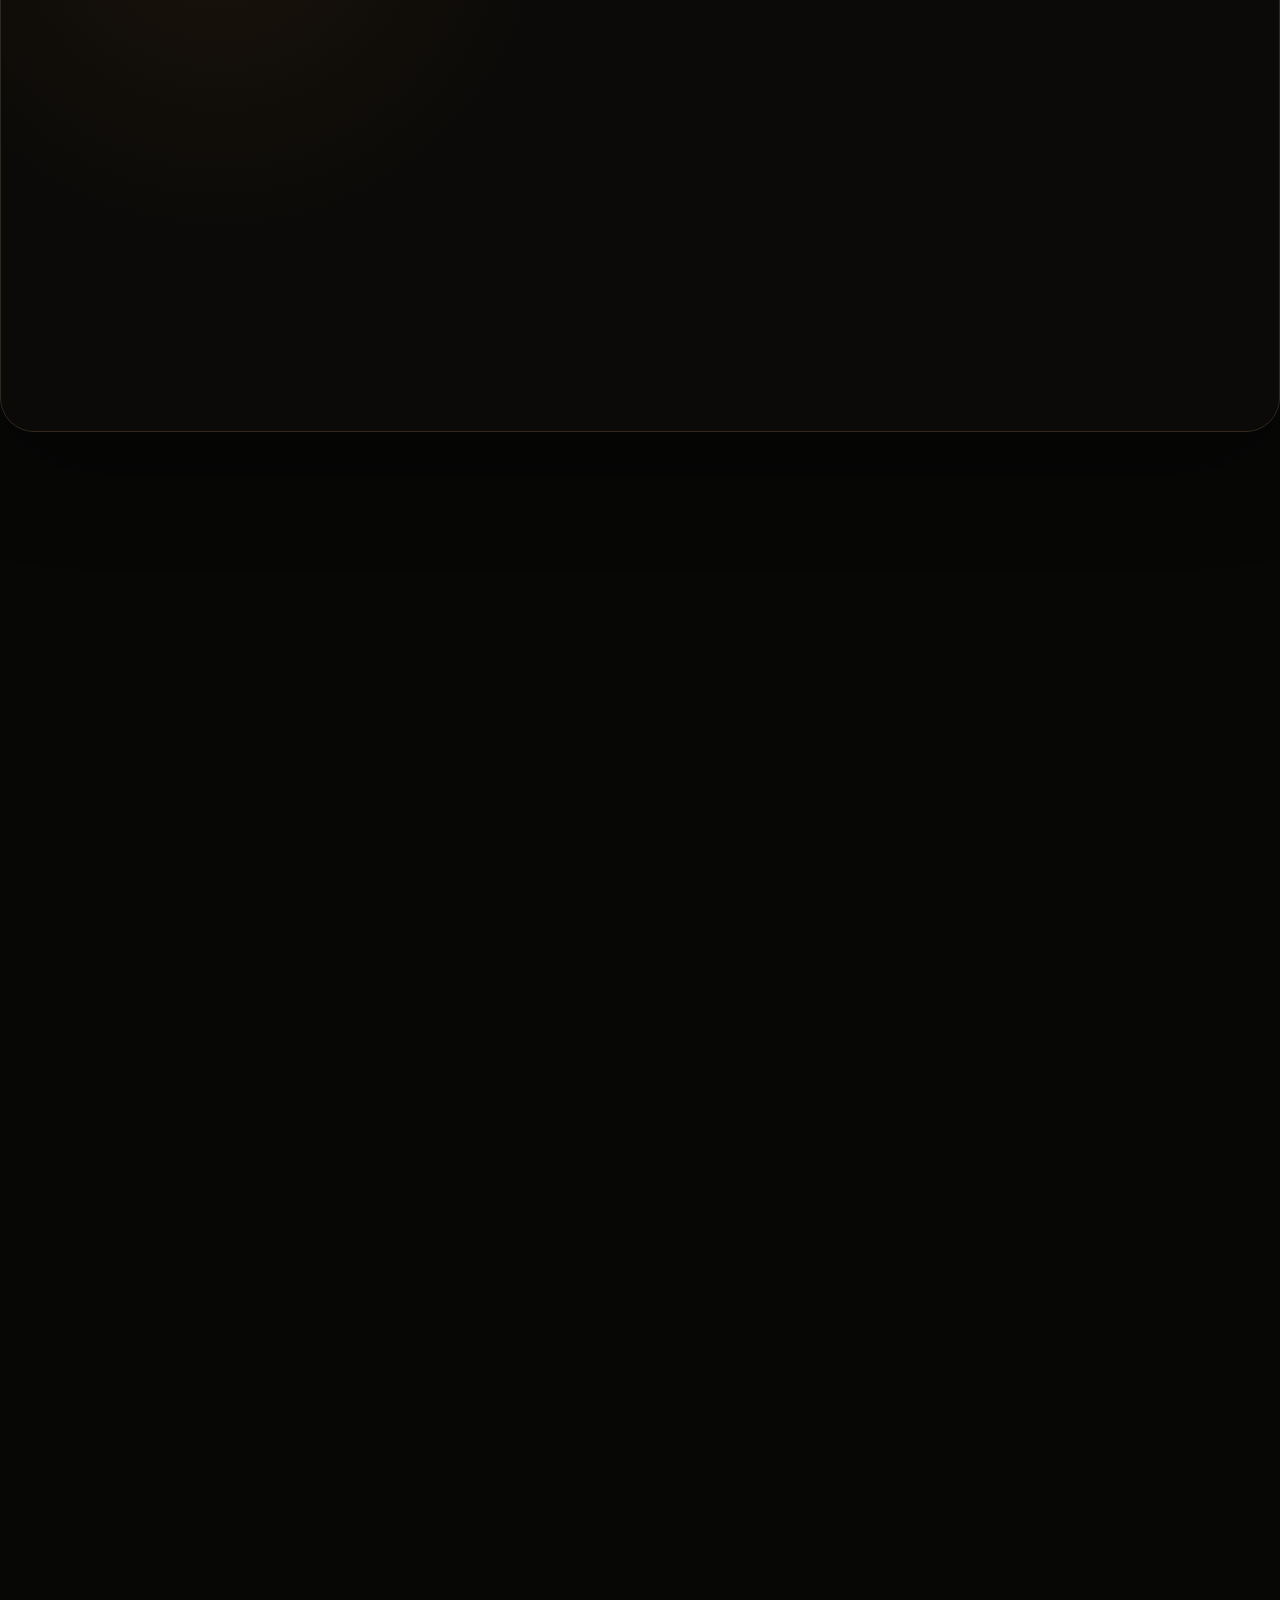
==== commit 82c7294a: "优化微信与飞书分享卡片" ====
--- a/index.html
+++ b/index.html
@@ -1 +1 @@
-<!DOCTYPE html><html lang="zh-CN" data-famorise-color-mode="night"><head><meta charset="UTF-8"><meta http-equiv="Content-Security-Policy" content="default-src 'self'; connect-src 'self'; img-src 'self' data:; font-src 'self'; style-src 'self'; style-src-attr 'none'; script-src 'self'; object-src 'none'; base-uri 'none'; form-action 'self'"><meta name="viewport" content="width=device-width, initial-scale=1"><meta name="description" content="光影成章是驻留在家庭算力中的记忆生命体。它在家中理解照片与关系，随真实记忆持续成长，并在合适的时候把珍贵时光带回一家人身边。"><meta name="keywords" content="光影成章,家庭记忆生命体,家庭照片整理,本地人工智能,本地算力,数据本地,照片隐私,家庭相册"><meta name="author" content="光影成章"><meta name="application-name" content="光影成章"><meta name="robots" content="index,follow,max-image-preview:large,max-snippet:-1,max-video-preview:-1"><meta name="googlebot" content="index,follow,max-image-preview:large,max-snippet:-1"><meta name="baiduspider" content="index,follow"><meta name="applicable-device" content="pc,mobile"><meta name="format-detection" content="telephone=no,email=no,address=no"><meta name="mobile-web-app-capable" content="yes"><meta name="apple-mobile-web-app-title" content="光影成章"><meta id="theme-color-meta" name="theme-color" content="#070706"><meta name="color-scheme" content="dark light"><meta property="og:type" content="website"><meta property="og:title" content="光影成章"><meta property="og:description" content="光影成章是驻留在家庭算力中的记忆生命体。它在家中理解照片与关系，随真实记忆持续成长，并在合适的时候把珍贵时光带回一家人身边。"><meta property="og:url" content="https://famorise.github.io/"><meta property="og:site_name" content="光影成章"><meta property="og:locale" content="zh_CN"><meta property="og:image" content="https://famorise.github.io/share-card-square.jpg?v=3"><meta property="og:image:secure_url" content="https://famorise.github.io/share-card-square.jpg?v=3"><meta property="og:image:type" content="image/jpeg"><meta property="og:image:width" content="900"><meta property="og:image:height" content="900"><meta property="og:image:alt" content="光影成章——驻留在家庭算力中的记忆生命体"><meta property="og:image" content="https://famorise.github.io/share-card.jpg?v=3"><meta property="og:image:secure_url" content="https://famorise.github.io/share-card.jpg?v=3"><meta property="og:image:type" content="image/jpeg"><meta property="og:image:width" content="1200"><meta property="og:image:height" content="630"><meta property="og:image:alt" content="光影成章——驻留在家庭算力中的记忆生命体"><meta name="twitter:card" content="summary_large_image"><meta name="twitter:title" content="光影成章"><meta name="twitter:description" content="光影成章是驻留在家庭算力中的记忆生命体。它在家中理解照片与关系，随真实记忆持续成长，并在合适的时候把珍贵时光带回一家人身边。"><meta name="twitter:image" content="https://famorise.github.io/share-card.jpg?v=3"><meta name="twitter:image:alt" content="光影成章——驻留在家庭算力中的记忆生命体"><link rel="canonical" href="https://famorise.github.io/"><link rel="alternate" hreflang="zh-CN" href="https://famorise.github.io/"><link rel="alternate" hreflang="x-default" href="https://famorise.github.io/"><link rel="image_src" href="https://famorise.github.io/share-card-square.jpg?v=3"><meta itemprop="image" content="https://famorise.github.io/share-card-square.jpg?v=3"><link rel="icon" href="/famorise-mark-day.svg" type="image/svg+xml" media="(prefers-color-scheme: light)"><link rel="icon" href="/famorise-mark-night.svg" type="image/svg+xml" media="(prefers-color-scheme: dark)"><link rel="apple-touch-icon" href="/apple-touch-icon.png"><link rel="manifest" href="/site.webmanifest"><link rel="stylesheet" href="/styles/global.css?v=3"><title>光影成章</title><script src="/theme-init.js"></script></head><body><header class="site-header"><a class="site-brand" href="/" aria-label="光影成章首页"><span class="brand-mark" aria-hidden="true"><img class="brand-mark-day" src="/famorise-mark-day.svg" alt=""><img class="brand-mark-night" src="/famorise-mark-night.svg" alt=""></span><span><strong>光影成章</strong><small>FAMORISE</small></span></a><nav aria-label="主导航"><a href="/#lifeform">记忆生命体</a><a href="/#experience">产品体验</a><a href="/#privacy">本地优先</a><a href="/feedback/">反馈</a></nav><div class="header-actions"><button class="share-button" type="button" aria-label="分享当前页面" aria-haspopup="dialog" aria-controls="share-dialog" aria-expanded="false"><svg viewBox="0 0 24 24" aria-hidden="true" focusable="false"><path d="M12 16V3m0 0L7.5 7.5M12 3l4.5 4.5M6.5 11.5H5A2.5 2.5 0 0 0 2.5 14v5A2.5 2.5 0 0 0 5 21.5h14a2.5 2.5 0 0 0 2.5-2.5v-5a2.5 2.5 0 0 0-2.5-2.5h-1.5"></path></svg><span class="visually-hidden">分享</span></button><button class="theme-toggle" type="button" aria-label="切换明暗主题"><span>◐</span></button><a class="header-download" href="/download/">下载 <span>↓</span></a></div></header><dialog class="share-dialog" id="share-dialog" aria-labelledby="share-dialog-title"><div class="share-sheet"><div class="share-sheet-heading"><div><span>把记忆带给家人</span><h2 id="share-dialog-title">分享光影成章</h2></div><button class="share-close" type="button" aria-label="关闭分享面板"><svg viewBox="0 0 24 24" aria-hidden="true" focusable="false"><path d="M6 6l12 12M18 6 6 18"></path></svg></button></div><figure class="share-preview"><img src="/share-card.jpg?v=3" alt="光影成章分享卡片预览" width="1200" height="630" loading="lazy" decoding="async" fetchpriority="low"><figcaption><span>分享预览</span><strong data-share-preview-title>光影成章</strong><small data-share-preview-description>驻留在家庭算力中的记忆生命体</small></figcaption></figure><div class="share-channels" aria-label="选择分享方式"><button type="button" data-share-action="wechat"><span class="share-channel-icon wechat-icon" aria-hidden="true"><svg viewBox="0 0 32 32" focusable="false"><rect x="4.5" y="7" width="23" height="18" rx="4"></rect><path d="m6 9 10 8 10-8"></path></svg></span><strong>微信好友</strong><small>发给家人</small></button><button type="button" data-share-action="moments"><span class="share-channel-icon moments-icon" aria-hidden="true"><svg viewBox="0 0 32 32" focusable="false"><circle cx="16" cy="9" r="4"></circle><circle cx="8" cy="22" r="3"></circle><circle cx="24" cy="22" r="3"></circle><path d="m13.7 12.3-3.9 6.8m12.4 0-3.9-6.8M11 22h10"></path></svg></span><strong>朋友圈</strong><small>分享此刻</small></button><button type="button" data-share-action="system"><span class="share-channel-icon system-icon" aria-hidden="true"><svg viewBox="0 0 32 32" focusable="false"><path d="M16 21V5m0 0-5 5m5-5 5 5M8 15H6a3 3 0 0 0-3 3v7a3 3 0 0 0 3 3h20a3 3 0 0 0 3-3v-7a3 3 0 0 0-3-3h-2"></path></svg></span><strong>更多方式</strong><small>系统分享</small></button><button type="button" data-share-action="copy"><span class="share-channel-icon copy-icon" aria-hidden="true"><svg viewBox="0 0 32 32" focusable="false"><path d="m13 19 6-6m-8.5 11.5-2 2a4.2 4.2 0 0 1-6-6l5-5a4.2 4.2 0 0 1 6 0m8-8 2-2a4.2 4.2 0 1 1 6 6l-5 5a4.2 4.2 0 0 1-6 0"></path></svg></span><strong>复制链接</strong><small>粘贴发送</small></button></div><p class="share-status" role="status" aria-live="polite">分享后将显示标题、简介和品牌卡片。</p></div></dialog><button class="wechat-guide" type="button" data-wechat-guide hidden aria-label="关闭微信分享提示"><span aria-hidden="true">↗</span><strong data-wechat-guide-title>点击右上角 ···</strong><small data-wechat-guide-copy>选择“发送给朋友”</small><em>点击任意位置关闭</em></button><script src="/theme-toggle.js?v=1" defer></script><script src="/share-page.js?v=3" defer></script><main><section class="hero section-gutter"><div class="hero-ambient" aria-hidden="true"></div><div class="hero-copy"><div class="hero-platform-pill"><span></span>A LIVING FAMILY MEMORY</div><h1>让记忆生命体，<br><em>陪一家人长大。</em></h1><p>光影成章，是驻留在家庭算力中的记忆生命体。它在家庭设备上理解照片与关系，<span class="no-break">原始数据</span>默认不上传；何时连接、分享和删除，始终由家人决定。</p><div class="hero-actions"><a class="primary-action" href="/download/"><span class="action-apple" aria-hidden="true">◆</span>开始使用<span aria-hidden="true">↓</span></a><a class="secondary-action" href="#lifeform">认识记忆生命体 <span>↘</span></a></div><ul class="hero-promises" aria-label="本地与隐私承诺"><li><b aria-hidden="true">⌁</b><span><strong>本地算力</strong><small>理解在家庭设备完成</small></span></li><li><b aria-hidden="true">▣</b><span><strong>数据本地</strong><small>原始照片默认不上传</small></span></li><li><b aria-hidden="true">◇</b><span><strong>隐私可控</strong><small>连接、分享、删除由你决定</small></span></li></ul></div><div class="product-stage" aria-label="光影成章桌面端界面预览"><div class="stage-halo"></div><div class="desktop-window"><div class="window-titlebar"><span class="traffic-lights"><i></i><i></i><i></i></span><span>光影成章</span><span class="window-state"><i></i>家庭记忆在线</span></div><div class="window-body"><aside class="window-sidebar"><div class="mini-brand"><img class="theme-visual-day" src="/famorise-mark-day.svg" alt=""><img class="theme-visual-night" src="/famorise-mark-night.svg" alt=""></div><span class="side-item active"><b>✦</b>记忆首页</span><span class="side-item"><b>⌕</b>照片搜索</span><span class="side-item"><b>◌</b>智能整理</span><span class="side-item"><b>⌁</b>家庭成员</span><div class="lifeform-mini"><i></i><span>记忆生命体</span><small>正在生长</small></div></aside><div class="window-content"><div class="window-content-head"><div><small>今天，记忆为你找到</small><strong>那年初秋的海风</strong></div><span>12 年前 · 青岛</span></div><div class="memory-canvas"><div class="memory-image memory-image-main"><span>2014</span><strong>第一次一起看海</strong></div><div class="memory-image memory-image-one"></div><div class="memory-image memory-image-two"></div><div class="memory-thread thread-one"></div><div class="memory-thread thread-two"></div><div class="person-node person-one">妈妈</div><div class="person-node person-two">小满</div><div class="memory-note"><span>记忆线索</span><p>同一个季节，相似的笑容，还有海边那件黄色外套。</p></div></div><div class="window-timeline"><span></span><i></i><i></i><i></i><i></i><b>1998</b><b>2007</b><b>2014</b><b>今天</b></div></div></div></div><div class="floating-memory floating-memory-a"><small>刚刚想起</small><strong>外婆家的夏天</strong></div><div class="floating-memory floating-memory-b"><span>+ 2,846</span><small>张照片已被理解</small></div></div></section><section class="signal-strip" aria-label="产品能力概览"><div class="section-gutter"><span><b>本地算力</b>核心理解在家庭设备完成</span><span><b>数据本地</b>照片、关系与索引不出门</span><span><b>加密连接</b>远程只传无法解读的密文</span><span><b>隐私可控</b>家人拥有最终决定权</span></div></section><section class="lifeform section-gutter" id="lifeform"><div class="lifeform-heading"><span class="eyebrow">THE FAMILY MEMORY LIFEFORM</span><h2><span class="lifeform-title-line">不是云端算法。</span><em class="lifeform-title-line"><span>是这个家的</span><span>记忆生命体。</span></em></h2><p>一个家庭，共同拥有一个记忆生命体。它有自己的形象、性格和成长节奏； 但它真正的生命力，来自这个家庭不断积累的真实记忆与共同经历。</p></div><div class="lifeform-portrait" aria-label="家庭记忆生命体形象"><div class="lifeform-glow" aria-hidden="true"></div><span class="memory-signal signal-photo">新照片<small>有来源</small></span><span class="memory-signal signal-person">家人确认<small>认识更准确</small></span><span class="memory-signal signal-revisit">共同重访<small>记住珍视</small></span><span class="memory-signal signal-time">时间联系<small>看见变化</small></span><img src="/assets/lifeform/malt-cat-guardian.webp" alt="守护期的家庭记忆生命体" width="420" height="485" loading="lazy" decoding="async" fetchpriority="low"><div class="lifeform-status"><i></i><span>正在理解这个家</span><small>记忆增长，而不是在线时长</small></div></div><div class="lifeform-pillars" aria-label="记忆生命体的四个组成部分"><article><span>01</span><h3>有身体</h3><p>以连续的形象、动作和陪伴感，真实地生活在家庭设备中。</p></article><article><span>02</span><h3>有大脑</h3><p>在端侧理解此刻的家庭情境，选择何时回应，也懂得何时安静。</p></article><article><span>03</span><h3>有记忆</h3><p>关于家人的每个判断都保留照片、人物、时间与事件来源，可以查看和纠正。</p></article><article><span>04</span><h3>会成长</h3><p>新记忆、家人确认与共同重访让它变得更懂这个家，而不是签到或喂养。</p></article></div><div class="growth-story"><div class="growth-intro"><span class="eyebrow">GROW WITH THE FAMILY</span><h3><span class="balanced-title-line">它的成长，</span><span class="balanced-title-line"><span>就是这个家的</span><span>记忆变得完整。</span></span></h3></div><ol class="growth-stages"><li><div class="stage-image"><img src="/assets/lifeform/malt-cat-newborn.webp" alt="初见期记忆生命体" width="420" height="485" loading="lazy" decoding="async" fetchpriority="low"></div><span>01</span><strong>初见期</strong><p>认识家人，倾听名字，安静陪伴。</p></li><li><div class="stage-image"><img src="/assets/lifeform/malt-cat-explorer.webp" alt="探索期记忆生命体" width="420" height="485" loading="lazy" decoding="async" fetchpriority="low"></div><span>02</span><strong>探索期</strong><p>连接人物、地点与时间，提出有价值的问题。</p></li><li><div class="stage-image"><img src="/assets/lifeform/malt-cat-companion.webp" alt="陪伴期记忆生命体" width="420" height="485" loading="lazy" decoding="async" fetchpriority="low"></div><span>03</span><strong>陪伴期</strong><p>理解家庭习惯，主动带回有意义的记忆。</p></li><li><div class="stage-image"><img src="/assets/lifeform/malt-cat-guardian.webp" alt="守护期记忆生命体" width="420" height="485" loading="lazy" decoding="async" fetchpriority="low"></div><span>04</span><strong>守护期</strong><p>见证长期变化，守护跨越时间的家庭脉络。</p></li></ol><p class="growth-note"><span>✦</span>阶段改变的是理解深度与陪伴方式，不会限制任何家庭查看自己的记忆。</p></div></section><section class="quiet-statement section-gutter" id="experience"><span class="eyebrow">A LIVING FAMILY MEMORY</span><h2><span class="balanced-title-line">它不会编造故事。</span><em class="balanced-title-line"><span>只会找回</span><span>真实发生过的记忆。</span></em></h2><p><span class="quiet-copy-line">每一张照片都是线索，每一次家人确认都让理解更准确。</span><span class="quiet-copy-line">它保留来源与不确定性，让一家人决定什么才是自己的记忆。</span></p></section><section class="experience-grid section-gutter"><article class="experience-card return-card"><div class="card-index">01</div><div class="card-copy"><span>MEMORY RETURNS</span><h3>它会主动带回记忆。</h3><p><span class="card-copy-line">在某个周末、某个季节，</span><span class="card-copy-line">曾经的画面带着时间和来由自然出现。</span></p></div><div class="return-stack" aria-hidden="true"><div></div><div></div><div><small>十四年前 · 今天</small><strong>那年我们也在看雨</strong><span>来自家庭记忆</span></div></div></article><article class="experience-card understand-card"><div class="card-index">02</div><div class="card-copy"><span>LOCAL INTELLIGENCE</span><h3>它会逐渐认识家人。</h3><p><span class="card-copy-line">人物、地点、时光与事件在端侧形成有证据的关联，</span><span class="card-copy-line">家人始终可以查看和纠正。</span></p></div><div class="constellation" aria-hidden="true"><i></i><i></i><i></i><i></i><span>爸爸</span><span>外婆</span><span>小满</span><small>青岛 · 2014</small></div></article><article class="experience-card together-card"><div class="card-index">03</div><div class="card-copy"><span>FAMILY TOGETHER</span><h3>它连接的不是设备，<br>而是一家人。</h3><p><span class="card-copy-line">手机发出请求，家庭设备完成理解；</span><span class="card-copy-line">远程服务只搬运无法解开的短时密文。</span></p></div><div class="relay-story" aria-hidden="true"><div class="relay-device"><span>⌘</span><small>家庭设备</small></div><span class="relay-line"><i></i><i></i><i></i></span><strong><i>◇</i><small>加密信封</small></strong><span class="relay-line"><i></i><i></i><i></i></span><div class="relay-device"><span>▯</span><small>家人手机</small></div></div></article></section><section class="how section-gutter" id="how-it-works"><div class="section-heading"><span class="eyebrow">HOW IT LIVES</span><h2>住在家里，<br>慢慢认识这个家。</h2><p>把复杂留给设备，把简单留给家人。</p></div><ol class="steps"><li><span>01</span><div><strong>把照片交给家庭设备</strong><p>导入已有图库，原始内容不需要上传云端。</p></div><i>→</i></li><li><span>02</span><div><strong>用真实记忆共同养成</strong><p>整理、搜索与记忆线索在空闲时由家庭算力完成。</p></div><i>→</i></li><li><span>03</span><div><strong>在每位家人身边重新出现</strong><p>局域网优先，远程通过端到端加密连接。</p></div><i>→</i></li></ol></section><section class="privacy-wrap section-gutter" id="privacy"><div class="privacy-visual" aria-hidden="true"><div class="privacy-orbit orbit-outer"></div><div class="privacy-orbit orbit-inner"></div><div class="privacy-core"><img class="theme-visual-day" src="/famorise-mark-day.svg" alt=""><img class="theme-visual-night" src="/famorise-mark-night.svg" alt=""><span>家庭设备</span><small>原始记忆留在这里</small></div><span class="privacy-particle particle-one"></span><span class="privacy-particle particle-two"></span><span class="privacy-particle particle-three"></span></div><div class="privacy-copy"><span class="eyebrow">从设计开始保护隐私</span><h2>算力在本地。<br>数据也在本地。</h2><p>照片、人物关系、记忆正文、搜索内容和本地模型结果默认不离开家庭设备。联网、家庭分享与匿名改进都由你选择；删除或设为私密的内容，也不会继续成为生命体的记忆。</p><a href="/privacy/">查看完整隐私边界 <span>→</span></a></div><ul class="privacy-facts"><li><span>01</span><div><strong>本地算力</strong><small>识别、搜索与整理在家庭设备完成</small></div></li><li><span>02</span><div><strong>数据本地</strong><small>原片、人物关系与记忆结果默认不上传</small></div></li><li><span>03</span><div><strong>隐私可控</strong><small>连接、分享、改进与删除均由家人决定</small></div></li></ul></section><section class="seo-faq section-gutter" aria-labelledby="faq-title" itemscope itemtype="https://schema.org/FAQPage"><div class="faq-heading"><span class="eyebrow">用户最关心的答案</span><h2 id="faq-title"><span class="faq-title-line">关于家庭记忆，</span><span class="faq-title-line">先说清楚这五件事。</span></h2></div><div class="faq-list"><article itemprop="mainEntity" itemscope itemtype="https://schema.org/Question"><h3 itemprop="name">家庭照片会上传云端吗？</h3><div itemprop="acceptedAnswer" itemscope itemtype="https://schema.org/Answer"><p itemprop="text">默认不会。原始照片、人物关系、记忆正文、搜索内容和本地模型结果保存在家庭设备中。</p></div></article><article itemprop="mainEntity" itemscope itemtype="https://schema.org/Question"><h3 itemprop="name">照片识别和整理在哪里完成？</h3><div itemprop="acceptedAnswer" itemscope itemtype="https://schema.org/Answer"><p itemprop="text">光影成章使用开源且可商业使用的本地大模型，在家庭设备内完成照片识别、搜索、整理，以及人物、时间和事件之间的关联；原始照片无需交给云端模型处理。</p></div></article><article itemprop="mainEntity" itemscope itemtype="https://schema.org/Question"><h3 itemprop="name">需要支付大模型费用吗？</h3><div itemprop="acceptedAnswer" itemscope itemtype="https://schema.org/Answer"><p itemprop="text">不需要。照片理解、搜索和整理等核心能力使用家庭电脑的本地算力，不连接任何远程大模型，断网也可以工作，因此没有远程模型调用费用。</p></div></article><article itemprop="mainEntity" itemscope itemtype="https://schema.org/Question"><h3 itemprop="name">在外面如何连接家中的记忆？</h3><div itemprop="acceptedAnswer" itemscope itemtype="https://schema.org/Answer"><p itemprop="text">局域网连接优先；远程连接只通过端到端加密传递短时密文，公网服务无法解读家庭内容。</p></div></article><article itemprop="mainEntity" itemscope itemtype="https://schema.org/Question"><h3 itemprop="name">什么是家庭记忆生命体？</h3><div itemprop="acceptedAnswer" itemscope itemtype="https://schema.org/Answer"><p itemprop="text">它是一个家庭共同拥有、由真实记忆推动成长的长期存在，会在合适的时候主动带回有来源的家庭记忆。</p></div></article></div></section><section class="download section-gutter" id="download"><div class="download-copy"><span class="eyebrow">BEGIN AT HOME</span><h2>使用家里闲置电脑，<br>给它一个生命。</h2><p>光影成章是记忆生命体驻留的家庭底座。安装后导入照片，再由你决定何时连接手机、邀请家人和参与匿名性能改进。</p><div class="download-notes"><span>✓ Apple 芯片原生运行</span><span>✓ Intel Mac 兼容版本</span><span>✓ macOS 11+</span></div></div><div class="mac-download-card" data-download-surface data-api-url data-release-manifest-keys="{}"><div class="mac-download-head"><div class="macos-symbol" aria-hidden="true"><svg viewBox="0 0 40 40"><rect x="7" y="8" width="26" height="19" rx="3"></rect><path d="M4 31h32M20 13v10m0 0-4-4m4 4 4-4"></path></svg></div><div><span>适用于 Mac</span><h3>光影成章桌面端</h3></div><span class="release-pill">DMG</span></div><p class="download-intro">选择与你的 Mac 芯片匹配的版本。下载前会先验证官方签名发布清单，避免跳转到被替换的安装包。</p><div class="download-options mac-only-options"><button class="download-button download-button-primary" type="button" data-platform="macos" data-architecture="arm64" disabled aria-label="下载 macOS Apple 芯片 DMG"><span class="chip-mark" aria-hidden="true">M</span><span class="download-button-copy"><strong>Apple 芯片</strong><small>M1 · M2 · M3 · M4 · M5</small></span><span class="download-meta"><small data-release-version>等待发布</small><b aria-hidden="true">↓</b></span></button><button class="download-button" type="button" data-platform="macos" data-architecture="x64" disabled aria-label="下载 macOS Intel 芯片 DMG"><span class="chip-mark chip-mark-intel" aria-hidden="true">i</span><span class="download-button-copy"><strong>Intel 芯片</strong><small>适用于 Intel Mac</small></span><span class="download-meta"><small data-release-version>等待发布</small><b aria-hidden="true">↓</b></span></button></div><div class="download-foot"><p class="download-status" aria-live="polite">正在检查可用的 Mac 版本…</p><span>需要 macOS 11 或更高版本</span></div><p class="platform-trademark-note">Mac 和 macOS 是 Apple Inc. 在美国及其他国家和地区注册的商标。光影成章是独立产品，未获 Apple Inc. 赞助或认可。</p></div><script type="module" src="/_astro/mac-download-panel.astro_astro_type_script_index_0_lang.BbrgIg1r.js"></script></section><section class="closing section-gutter"><div><span class="eyebrow">MEMORIES DESERVE A HOME</span><h2><span class="closing-title-line">让一家人的时光，</span><span class="closing-title-line">长成一个会陪伴的生命。</span></h2></div><a href="/download/">开始使用 <span>↗</span></a></section></main><footer class="site-footer section-gutter"><div class="site-brand"><span class="brand-mark" aria-hidden="true"><img class="brand-mark-day" src="/famorise-mark-day.svg" alt=""><img class="brand-mark-night" src="/famorise-mark-night.svg" alt=""></span><span><strong>光影成章</strong><small>FAMORISE</small></span></div><p>家庭记忆生命体 · Local first</p><nav><a href="/download/">下载</a><a href="/feedback/">反馈</a><a href="/privacy/">隐私</a><a href="/terms/">条款</a><span>© 2026 Famorise</span></nav></footer></body></html>+<!DOCTYPE html><html lang="zh-CN" data-famorise-color-mode="night"><head><meta charset="UTF-8"><meta http-equiv="Content-Security-Policy" content="default-src 'self'; connect-src 'self'; img-src 'self' data:; font-src 'self'; style-src 'self'; style-src-attr 'none'; script-src 'self'; object-src 'none'; base-uri 'none'; form-action 'self'"><meta name="viewport" content="width=device-width, initial-scale=1"><meta name="description" content="光影成章是驻留在家庭算力中的记忆生命体。它在家中理解照片与关系，随真实记忆持续成长，并在合适的时候把珍贵时光带回一家人身边。"><meta name="keywords" content="光影成章,家庭记忆生命体,家庭照片整理,本地人工智能,本地算力,数据本地,照片隐私,家庭相册"><meta name="author" content="光影成章"><meta name="application-name" content="光影成章"><meta name="robots" content="index,follow,max-image-preview:large,max-snippet:-1,max-video-preview:-1"><meta name="googlebot" content="index,follow,max-image-preview:large,max-snippet:-1"><meta name="baiduspider" content="index,follow"><meta name="applicable-device" content="pc,mobile"><meta name="format-detection" content="telephone=no,email=no,address=no"><meta name="mobile-web-app-capable" content="yes"><meta name="apple-mobile-web-app-title" content="光影成章"><meta id="theme-color-meta" name="theme-color" content="#070706"><meta name="color-scheme" content="dark light"><meta property="og:type" content="website"><meta property="og:title" content="光影成章"><meta property="og:description" content="光影成章是驻留在家庭算力中的记忆生命体。它在家中理解照片与关系，随真实记忆持续成长，并在合适的时候把珍贵时光带回一家人身边。"><meta property="og:url" content="https://famorise.github.io/"><meta property="og:site_name" content="光影成章"><meta property="og:locale" content="zh_CN"><meta property="og:image" content="https://famorise.github.io/share-card.jpg?v=4"><meta property="og:image:url" content="https://famorise.github.io/share-card.jpg?v=4"><meta property="og:image:secure_url" content="https://famorise.github.io/share-card.jpg?v=4"><meta property="og:image:type" content="image/jpeg"><meta property="og:image:width" content="1200"><meta property="og:image:height" content="630"><meta property="og:image:alt" content="光影成章——驻留在家庭算力中的记忆生命体"><meta property="og:image" content="https://famorise.github.io/share-card-square.jpg?v=4"><meta property="og:image:url" content="https://famorise.github.io/share-card-square.jpg?v=4"><meta property="og:image:secure_url" content="https://famorise.github.io/share-card-square.jpg?v=4"><meta property="og:image:type" content="image/jpeg"><meta property="og:image:width" content="900"><meta property="og:image:height" content="900"><meta property="og:image:alt" content="光影成章——驻留在家庭算力中的记忆生命体"><meta name="twitter:card" content="summary_large_image"><meta name="twitter:title" content="光影成章"><meta name="twitter:description" content="光影成章是驻留在家庭算力中的记忆生命体。它在家中理解照片与关系，随真实记忆持续成长，并在合适的时候把珍贵时光带回一家人身边。"><meta name="twitter:image" content="https://famorise.github.io/share-card.jpg?v=4"><meta name="twitter:image:alt" content="光影成章——驻留在家庭算力中的记忆生命体"><link rel="canonical" href="https://famorise.github.io/"><link rel="alternate" hreflang="zh-CN" href="https://famorise.github.io/"><link rel="alternate" hreflang="x-default" href="https://famorise.github.io/"><link rel="image_src" href="https://famorise.github.io/share-card.jpg?v=4"><meta itemprop="image" content="https://famorise.github.io/share-card.jpg?v=4"><link rel="icon" href="/famorise-mark-day.svg" type="image/svg+xml" media="(prefers-color-scheme: light)"><link rel="icon" href="/famorise-mark-night.svg" type="image/svg+xml" media="(prefers-color-scheme: dark)"><link rel="apple-touch-icon" href="/apple-touch-icon.png"><link rel="manifest" href="/site.webmanifest"><link rel="stylesheet" href="/styles/global.css?v=3"><title>光影成章</title><script src="/theme-init.js"></script></head><body><header class="site-header"><a class="site-brand" href="/" aria-label="光影成章首页"><span class="brand-mark" aria-hidden="true"><img class="brand-mark-day" src="/famorise-mark-day.svg" alt=""><img class="brand-mark-night" src="/famorise-mark-night.svg" alt=""></span><span><strong>光影成章</strong><small>FAMORISE</small></span></a><nav aria-label="主导航"><a href="/#lifeform">记忆生命体</a><a href="/#experience">产品体验</a><a href="/#privacy">本地优先</a><a href="/feedback/">反馈</a></nav><div class="header-actions"><button class="share-button" type="button" aria-label="分享当前页面" aria-haspopup="dialog" aria-controls="share-dialog" aria-expanded="false"><svg viewBox="0 0 24 24" aria-hidden="true" focusable="false"><path d="M12 16V3m0 0L7.5 7.5M12 3l4.5 4.5M6.5 11.5H5A2.5 2.5 0 0 0 2.5 14v5A2.5 2.5 0 0 0 5 21.5h14a2.5 2.5 0 0 0 2.5-2.5v-5a2.5 2.5 0 0 0-2.5-2.5h-1.5"></path></svg><span class="visually-hidden">分享</span></button><button class="theme-toggle" type="button" aria-label="切换明暗主题"><span>◐</span></button><a class="header-download" href="/download/">下载 <span>↓</span></a></div></header><dialog class="share-dialog" id="share-dialog" aria-labelledby="share-dialog-title"><div class="share-sheet"><div class="share-sheet-heading"><div><span>把记忆带给家人</span><h2 id="share-dialog-title">分享光影成章</h2></div><button class="share-close" type="button" aria-label="关闭分享面板"><svg viewBox="0 0 24 24" aria-hidden="true" focusable="false"><path d="M6 6l12 12M18 6 6 18"></path></svg></button></div><figure class="share-preview"><img src="/share-card.jpg?v=4" alt="光影成章分享卡片预览" width="1200" height="630" loading="lazy" decoding="async" fetchpriority="low"><figcaption><span>分享预览</span><strong data-share-preview-title>光影成章</strong><small data-share-preview-description>驻留在家庭算力中的记忆生命体</small></figcaption></figure><div class="share-channels" aria-label="选择分享方式"><button type="button" data-share-action="wechat"><span class="share-channel-icon wechat-icon" aria-hidden="true"><svg viewBox="0 0 32 32" focusable="false"><rect x="4.5" y="7" width="23" height="18" rx="4"></rect><path d="m6 9 10 8 10-8"></path></svg></span><strong>微信好友</strong><small>发给家人</small></button><button type="button" data-share-action="moments"><span class="share-channel-icon moments-icon" aria-hidden="true"><svg viewBox="0 0 32 32" focusable="false"><circle cx="16" cy="9" r="4"></circle><circle cx="8" cy="22" r="3"></circle><circle cx="24" cy="22" r="3"></circle><path d="m13.7 12.3-3.9 6.8m12.4 0-3.9-6.8M11 22h10"></path></svg></span><strong>朋友圈</strong><small>分享此刻</small></button><button type="button" data-share-action="system"><span class="share-channel-icon system-icon" aria-hidden="true"><svg viewBox="0 0 32 32" focusable="false"><path d="M16 21V5m0 0-5 5m5-5 5 5M8 15H6a3 3 0 0 0-3 3v7a3 3 0 0 0 3 3h20a3 3 0 0 0 3-3v-7a3 3 0 0 0-3-3h-2"></path></svg></span><strong>更多方式</strong><small>系统分享</small></button><button type="button" data-share-action="copy"><span class="share-channel-icon copy-icon" aria-hidden="true"><svg viewBox="0 0 32 32" focusable="false"><path d="m13 19 6-6m-8.5 11.5-2 2a4.2 4.2 0 0 1-6-6l5-5a4.2 4.2 0 0 1 6 0m8-8 2-2a4.2 4.2 0 1 1 6 6l-5 5a4.2 4.2 0 0 1-6 0"></path></svg></span><strong>复制链接</strong><small>粘贴发送</small></button></div><p class="share-status" role="status" aria-live="polite">分享后将显示标题、简介和品牌卡片。</p></div></dialog><button class="wechat-guide" type="button" data-wechat-guide hidden aria-label="关闭微信分享提示"><span aria-hidden="true">↗</span><strong data-wechat-guide-title>点击右上角 ···</strong><small data-wechat-guide-copy>选择“发送给朋友”</small><em>点击任意位置关闭</em></button><script src="/theme-toggle.js?v=1" defer></script><script src="/share-page.js?v=4" defer></script><main><section class="hero section-gutter"><div class="hero-ambient" aria-hidden="true"></div><div class="hero-copy"><div class="hero-platform-pill"><span></span>A LIVING FAMILY MEMORY</div><h1>让记忆生命体，<br><em>陪一家人长大。</em></h1><p>光影成章，是驻留在家庭算力中的记忆生命体。它在家庭设备上理解照片与关系，<span class="no-break">原始数据</span>默认不上传；何时连接、分享和删除，始终由家人决定。</p><div class="hero-actions"><a class="primary-action" href="/download/"><span class="action-apple" aria-hidden="true">◆</span>开始使用<span aria-hidden="true">↓</span></a><a class="secondary-action" href="#lifeform">认识记忆生命体 <span>↘</span></a></div><ul class="hero-promises" aria-label="本地与隐私承诺"><li><b aria-hidden="true">⌁</b><span><strong>本地算力</strong><small>理解在家庭设备完成</small></span></li><li><b aria-hidden="true">▣</b><span><strong>数据本地</strong><small>原始照片默认不上传</small></span></li><li><b aria-hidden="true">◇</b><span><strong>隐私可控</strong><small>连接、分享、删除由你决定</small></span></li></ul></div><div class="product-stage" aria-label="光影成章桌面端界面预览"><div class="stage-halo"></div><div class="desktop-window"><div class="window-titlebar"><span class="traffic-lights"><i></i><i></i><i></i></span><span>光影成章</span><span class="window-state"><i></i>家庭记忆在线</span></div><div class="window-body"><aside class="window-sidebar"><div class="mini-brand"><img class="theme-visual-day" src="/famorise-mark-day.svg" alt=""><img class="theme-visual-night" src="/famorise-mark-night.svg" alt=""></div><span class="side-item active"><b>✦</b>记忆首页</span><span class="side-item"><b>⌕</b>照片搜索</span><span class="side-item"><b>◌</b>智能整理</span><span class="side-item"><b>⌁</b>家庭成员</span><div class="lifeform-mini"><i></i><span>记忆生命体</span><small>正在生长</small></div></aside><div class="window-content"><div class="window-content-head"><div><small>今天，记忆为你找到</small><strong>那年初秋的海风</strong></div><span>12 年前 · 青岛</span></div><div class="memory-canvas"><div class="memory-image memory-image-main"><span>2014</span><strong>第一次一起看海</strong></div><div class="memory-image memory-image-one"></div><div class="memory-image memory-image-two"></div><div class="memory-thread thread-one"></div><div class="memory-thread thread-two"></div><div class="person-node person-one">妈妈</div><div class="person-node person-two">小满</div><div class="memory-note"><span>记忆线索</span><p>同一个季节，相似的笑容，还有海边那件黄色外套。</p></div></div><div class="window-timeline"><span></span><i></i><i></i><i></i><i></i><b>1998</b><b>2007</b><b>2014</b><b>今天</b></div></div></div></div><div class="floating-memory floating-memory-a"><small>刚刚想起</small><strong>外婆家的夏天</strong></div><div class="floating-memory floating-memory-b"><span>+ 2,846</span><small>张照片已被理解</small></div></div></section><section class="signal-strip" aria-label="产品能力概览"><div class="section-gutter"><span><b>本地算力</b>核心理解在家庭设备完成</span><span><b>数据本地</b>照片、关系与索引不出门</span><span><b>加密连接</b>远程只传无法解读的密文</span><span><b>隐私可控</b>家人拥有最终决定权</span></div></section><section class="lifeform section-gutter" id="lifeform"><div class="lifeform-heading"><span class="eyebrow">THE FAMILY MEMORY LIFEFORM</span><h2><span class="lifeform-title-line">不是云端算法。</span><em class="lifeform-title-line"><span>是这个家的</span><span>记忆生命体。</span></em></h2><p>一个家庭，共同拥有一个记忆生命体。它有自己的形象、性格和成长节奏； 但它真正的生命力，来自这个家庭不断积累的真实记忆与共同经历。</p></div><div class="lifeform-portrait" aria-label="家庭记忆生命体形象"><div class="lifeform-glow" aria-hidden="true"></div><span class="memory-signal signal-photo">新照片<small>有来源</small></span><span class="memory-signal signal-person">家人确认<small>认识更准确</small></span><span class="memory-signal signal-revisit">共同重访<small>记住珍视</small></span><span class="memory-signal signal-time">时间联系<small>看见变化</small></span><img src="/assets/lifeform/malt-cat-guardian.webp" alt="守护期的家庭记忆生命体" width="420" height="485" loading="lazy" decoding="async" fetchpriority="low"><div class="lifeform-status"><i></i><span>正在理解这个家</span><small>记忆增长，而不是在线时长</small></div></div><div class="lifeform-pillars" aria-label="记忆生命体的四个组成部分"><article><span>01</span><h3>有身体</h3><p>以连续的形象、动作和陪伴感，真实地生活在家庭设备中。</p></article><article><span>02</span><h3>有大脑</h3><p>在端侧理解此刻的家庭情境，选择何时回应，也懂得何时安静。</p></article><article><span>03</span><h3>有记忆</h3><p>关于家人的每个判断都保留照片、人物、时间与事件来源，可以查看和纠正。</p></article><article><span>04</span><h3>会成长</h3><p>新记忆、家人确认与共同重访让它变得更懂这个家，而不是签到或喂养。</p></article></div><div class="growth-story"><div class="growth-intro"><span class="eyebrow">GROW WITH THE FAMILY</span><h3><span class="balanced-title-line">它的成长，</span><span class="balanced-title-line"><span>就是这个家的</span><span>记忆变得完整。</span></span></h3></div><ol class="growth-stages"><li><div class="stage-image"><img src="/assets/lifeform/malt-cat-newborn.webp" alt="初见期记忆生命体" width="420" height="485" loading="lazy" decoding="async" fetchpriority="low"></div><span>01</span><strong>初见期</strong><p>认识家人，倾听名字，安静陪伴。</p></li><li><div class="stage-image"><img src="/assets/lifeform/malt-cat-explorer.webp" alt="探索期记忆生命体" width="420" height="485" loading="lazy" decoding="async" fetchpriority="low"></div><span>02</span><strong>探索期</strong><p>连接人物、地点与时间，提出有价值的问题。</p></li><li><div class="stage-image"><img src="/assets/lifeform/malt-cat-companion.webp" alt="陪伴期记忆生命体" width="420" height="485" loading="lazy" decoding="async" fetchpriority="low"></div><span>03</span><strong>陪伴期</strong><p>理解家庭习惯，主动带回有意义的记忆。</p></li><li><div class="stage-image"><img src="/assets/lifeform/malt-cat-guardian.webp" alt="守护期记忆生命体" width="420" height="485" loading="lazy" decoding="async" fetchpriority="low"></div><span>04</span><strong>守护期</strong><p>见证长期变化，守护跨越时间的家庭脉络。</p></li></ol><p class="growth-note"><span>✦</span>阶段改变的是理解深度与陪伴方式，不会限制任何家庭查看自己的记忆。</p></div></section><section class="quiet-statement section-gutter" id="experience"><span class="eyebrow">A LIVING FAMILY MEMORY</span><h2><span class="balanced-title-line">它不会编造故事。</span><em class="balanced-title-line"><span>只会找回</span><span>真实发生过的记忆。</span></em></h2><p><span class="quiet-copy-line">每一张照片都是线索，每一次家人确认都让理解更准确。</span><span class="quiet-copy-line">它保留来源与不确定性，让一家人决定什么才是自己的记忆。</span></p></section><section class="experience-grid section-gutter"><article class="experience-card return-card"><div class="card-index">01</div><div class="card-copy"><span>MEMORY RETURNS</span><h3>它会主动带回记忆。</h3><p><span class="card-copy-line">在某个周末、某个季节，</span><span class="card-copy-line">曾经的画面带着时间和来由自然出现。</span></p></div><div class="return-stack" aria-hidden="true"><div></div><div></div><div><small>十四年前 · 今天</small><strong>那年我们也在看雨</strong><span>来自家庭记忆</span></div></div></article><article class="experience-card understand-card"><div class="card-index">02</div><div class="card-copy"><span>LOCAL INTELLIGENCE</span><h3>它会逐渐认识家人。</h3><p><span class="card-copy-line">人物、地点、时光与事件在端侧形成有证据的关联，</span><span class="card-copy-line">家人始终可以查看和纠正。</span></p></div><div class="constellation" aria-hidden="true"><i></i><i></i><i></i><i></i><span>爸爸</span><span>外婆</span><span>小满</span><small>青岛 · 2014</small></div></article><article class="experience-card together-card"><div class="card-index">03</div><div class="card-copy"><span>FAMILY TOGETHER</span><h3>它连接的不是设备，<br>而是一家人。</h3><p><span class="card-copy-line">手机发出请求，家庭设备完成理解；</span><span class="card-copy-line">远程服务只搬运无法解开的短时密文。</span></p></div><div class="relay-story" aria-hidden="true"><div class="relay-device"><span>⌘</span><small>家庭设备</small></div><span class="relay-line"><i></i><i></i><i></i></span><strong><i>◇</i><small>加密信封</small></strong><span class="relay-line"><i></i><i></i><i></i></span><div class="relay-device"><span>▯</span><small>家人手机</small></div></div></article></section><section class="how section-gutter" id="how-it-works"><div class="section-heading"><span class="eyebrow">HOW IT LIVES</span><h2>住在家里，<br>慢慢认识这个家。</h2><p>把复杂留给设备，把简单留给家人。</p></div><ol class="steps"><li><span>01</span><div><strong>把照片交给家庭设备</strong><p>导入已有图库，原始内容不需要上传云端。</p></div><i>→</i></li><li><span>02</span><div><strong>用真实记忆共同养成</strong><p>整理、搜索与记忆线索在空闲时由家庭算力完成。</p></div><i>→</i></li><li><span>03</span><div><strong>在每位家人身边重新出现</strong><p>局域网优先，远程通过端到端加密连接。</p></div><i>→</i></li></ol></section><section class="privacy-wrap section-gutter" id="privacy"><div class="privacy-visual" aria-hidden="true"><div class="privacy-orbit orbit-outer"></div><div class="privacy-orbit orbit-inner"></div><div class="privacy-core"><img class="theme-visual-day" src="/famorise-mark-day.svg" alt=""><img class="theme-visual-night" src="/famorise-mark-night.svg" alt=""><span>家庭设备</span><small>原始记忆留在这里</small></div><span class="privacy-particle particle-one"></span><span class="privacy-particle particle-two"></span><span class="privacy-particle particle-three"></span></div><div class="privacy-copy"><span class="eyebrow">从设计开始保护隐私</span><h2>算力在本地。<br>数据也在本地。</h2><p>照片、人物关系、记忆正文、搜索内容和本地模型结果默认不离开家庭设备。联网、家庭分享与匿名改进都由你选择；删除或设为私密的内容，也不会继续成为生命体的记忆。</p><a href="/privacy/">查看完整隐私边界 <span>→</span></a></div><ul class="privacy-facts"><li><span>01</span><div><strong>本地算力</strong><small>识别、搜索与整理在家庭设备完成</small></div></li><li><span>02</span><div><strong>数据本地</strong><small>原片、人物关系与记忆结果默认不上传</small></div></li><li><span>03</span><div><strong>隐私可控</strong><small>连接、分享、改进与删除均由家人决定</small></div></li></ul></section><section class="seo-faq section-gutter" aria-labelledby="faq-title" itemscope itemtype="https://schema.org/FAQPage"><div class="faq-heading"><span class="eyebrow">用户最关心的答案</span><h2 id="faq-title"><span class="faq-title-line">关于家庭记忆，</span><span class="faq-title-line">先说清楚这五件事。</span></h2></div><div class="faq-list"><article itemprop="mainEntity" itemscope itemtype="https://schema.org/Question"><h3 itemprop="name">家庭照片会上传云端吗？</h3><div itemprop="acceptedAnswer" itemscope itemtype="https://schema.org/Answer"><p itemprop="text">默认不会。原始照片、人物关系、记忆正文、搜索内容和本地模型结果保存在家庭设备中。</p></div></article><article itemprop="mainEntity" itemscope itemtype="https://schema.org/Question"><h3 itemprop="name">照片识别和整理在哪里完成？</h3><div itemprop="acceptedAnswer" itemscope itemtype="https://schema.org/Answer"><p itemprop="text">光影成章使用开源且可商业使用的本地大模型，在家庭设备内完成照片识别、搜索、整理，以及人物、时间和事件之间的关联；原始照片无需交给云端模型处理。</p></div></article><article itemprop="mainEntity" itemscope itemtype="https://schema.org/Question"><h3 itemprop="name">需要支付大模型费用吗？</h3><div itemprop="acceptedAnswer" itemscope itemtype="https://schema.org/Answer"><p itemprop="text">不需要。照片理解、搜索和整理等核心能力使用家庭电脑的本地算力，不连接任何远程大模型，断网也可以工作，因此没有远程模型调用费用。</p></div></article><article itemprop="mainEntity" itemscope itemtype="https://schema.org/Question"><h3 itemprop="name">在外面如何连接家中的记忆？</h3><div itemprop="acceptedAnswer" itemscope itemtype="https://schema.org/Answer"><p itemprop="text">局域网连接优先；远程连接只通过端到端加密传递短时密文，公网服务无法解读家庭内容。</p></div></article><article itemprop="mainEntity" itemscope itemtype="https://schema.org/Question"><h3 itemprop="name">什么是家庭记忆生命体？</h3><div itemprop="acceptedAnswer" itemscope itemtype="https://schema.org/Answer"><p itemprop="text">它是一个家庭共同拥有、由真实记忆推动成长的长期存在，会在合适的时候主动带回有来源的家庭记忆。</p></div></article></div></section><section class="download section-gutter" id="download"><div class="download-copy"><span class="eyebrow">BEGIN AT HOME</span><h2>使用家里闲置电脑，<br>给它一个生命。</h2><p>光影成章是记忆生命体驻留的家庭底座。安装后导入照片，再由你决定何时连接手机、邀请家人和参与匿名性能改进。</p><div class="download-notes"><span>✓ Apple 芯片原生运行</span><span>✓ Intel Mac 兼容版本</span><span>✓ macOS 11+</span></div></div><div class="mac-download-card" data-download-surface data-api-url data-release-manifest-keys="{}"><div class="mac-download-head"><div class="macos-symbol" aria-hidden="true"><svg viewBox="0 0 40 40"><rect x="7" y="8" width="26" height="19" rx="3"></rect><path d="M4 31h32M20 13v10m0 0-4-4m4 4 4-4"></path></svg></div><div><span>适用于 Mac</span><h3>光影成章桌面端</h3></div><span class="release-pill">DMG</span></div><p class="download-intro">选择与你的 Mac 芯片匹配的版本。下载前会先验证官方签名发布清单，避免跳转到被替换的安装包。</p><div class="download-options mac-only-options"><button class="download-button download-button-primary" type="button" data-platform="macos" data-architecture="arm64" disabled aria-label="下载 macOS Apple 芯片 DMG"><span class="chip-mark" aria-hidden="true">M</span><span class="download-button-copy"><strong>Apple 芯片</strong><small>M1 · M2 · M3 · M4 · M5</small></span><span class="download-meta"><small data-release-version>等待发布</small><b aria-hidden="true">↓</b></span></button><button class="download-button" type="button" data-platform="macos" data-architecture="x64" disabled aria-label="下载 macOS Intel 芯片 DMG"><span class="chip-mark chip-mark-intel" aria-hidden="true">i</span><span class="download-button-copy"><strong>Intel 芯片</strong><small>适用于 Intel Mac</small></span><span class="download-meta"><small data-release-version>等待发布</small><b aria-hidden="true">↓</b></span></button></div><div class="download-foot"><p class="download-status" aria-live="polite">正在检查可用的 Mac 版本…</p><span>需要 macOS 11 或更高版本</span></div><p class="platform-trademark-note">Mac 和 macOS 是 Apple Inc. 在美国及其他国家和地区注册的商标。光影成章是独立产品，未获 Apple Inc. 赞助或认可。</p></div><script type="module" src="/_astro/mac-download-panel.astro_astro_type_script_index_0_lang.BbrgIg1r.js"></script></section><section class="closing section-gutter"><div><span class="eyebrow">MEMORIES DESERVE A HOME</span><h2><span class="closing-title-line">让一家人的时光，</span><span class="closing-title-line">长成一个会陪伴的生命。</span></h2></div><a href="/download/">开始使用 <span>↗</span></a></section></main><footer class="site-footer section-gutter"><div class="site-brand"><span class="brand-mark" aria-hidden="true"><img class="brand-mark-day" src="/famorise-mark-day.svg" alt=""><img class="brand-mark-night" src="/famorise-mark-night.svg" alt=""></span><span><strong>光影成章</strong><small>FAMORISE</small></span></div><p>家庭记忆生命体 · Local first</p><nav><a href="/download/">下载</a><a href="/feedback/">反馈</a><a href="/privacy/">隐私</a><a href="/terms/">条款</a><span>© 2026 Famorise</span></nav></footer></body></html>
--- a/styles/global.css
+++ b/styles/global.css
@@ -0,0 +1,3275 @@
+:root {
+  color-scheme: light;
+  --fm-font:
+    -apple-system, BlinkMacSystemFont, "PingFang SC",
+    "HarmonyOS Sans SC", "Segoe UI", "Microsoft YaHei", sans-serif;
+  --fm-display:
+    -apple-system, BlinkMacSystemFont, "PingFang SC",
+    "HarmonyOS Sans SC", "Segoe UI", "Microsoft YaHei", sans-serif;
+  --fm-amber: #eead4e;
+  --fm-amber-bright: #ffc66f;
+  --fm-on-amber: #21170a;
+  --fm-canvas: #f8f7f3;
+  --fm-canvas-raised: #fff;
+  --fm-surface: #f1efe9;
+  --fm-surface-strong: #e9e5dc;
+  --fm-text-strong: #22211e;
+  --fm-text: #393733;
+  --fm-text-secondary: #625f58;
+  --fm-text-muted: #858077;
+  --fm-border: #dedad1;
+  --fm-border-strong: #c9c2b6;
+  --fm-shadow: 0 28px 90px #29211712, 0 4px 18px #2921170a;
+  --gutter: 28px;
+}
+
+html[data-famorise-color-mode="night"] {
+  color-scheme: dark;
+  --fm-canvas: #070706;
+  --fm-canvas-raised: #0e0d0b;
+  --fm-surface: #12100d;
+  --fm-surface-strong: #1b1712;
+  --fm-text-strong: #fbf6ec;
+  --fm-text: #e7dfd2;
+  --fm-text-secondary: #b8b0a4;
+  --fm-text-muted: #827b71;
+  --fm-border: #27231e;
+  --fm-border-strong: #433b31;
+  --fm-shadow: 0 34px 100px #000a, 0 4px 18px #0008;
+}
+
+* {
+  box-sizing: border-box;
+}
+html {
+  scroll-behavior: smooth;
+  -webkit-text-size-adjust: 100%;
+  text-size-adjust: 100%;
+}
+body {
+  margin: 0;
+  overflow-x: hidden;
+  color: var(--fm-text);
+  background: var(--fm-canvas);
+  font-family: var(--fm-font);
+  line-height: 1.5;
+  text-rendering: optimizeLegibility;
+  -webkit-font-smoothing: antialiased;
+  -moz-osx-font-smoothing: grayscale;
+}
+body.share-guide-open {
+  overflow: hidden;
+}
+h1,
+h2,
+h3 {
+  font-family: var(--fm-display);
+  font-synthesis: none;
+  text-wrap: balance;
+}
+button,
+input {
+  font: inherit;
+}
+a {
+  color: inherit;
+  text-decoration: none;
+}
+button,
+a {
+  touch-action: manipulation;
+}
+img {
+  max-width: 100%;
+}
+.lifeform,
+.quiet-statement,
+.experience-grid,
+.how,
+.privacy-wrap,
+.seo-faq,
+.download,
+.closing,
+.site-footer {
+  content-visibility: auto;
+  contain-intrinsic-size: auto 900px;
+}
+.quiet-statement,
+.closing,
+.site-footer {
+  contain-intrinsic-size: auto 520px;
+}
+.no-break {
+  white-space: nowrap;
+}
+.visually-hidden {
+  position: absolute;
+  width: 1px;
+  height: 1px;
+  padding: 0;
+  overflow: hidden;
+  clip: rect(0 0 0 0);
+  clip-path: inset(50%);
+  white-space: nowrap;
+  border: 0;
+}
+:where(a, button):focus-visible {
+  outline: 2px solid var(--fm-amber);
+  outline-offset: 4px;
+}
+.section-gutter {
+  width: min(100%, 1536px);
+  margin-inline: auto;
+  padding-inline: var(--gutter);
+}
+.eyebrow {
+  color: var(--fm-amber);
+  font-size: 11px;
+  font-weight: 750;
+  letter-spacing: 0.2em;
+}
+
+.site-header {
+  position: fixed;
+  z-index: 50;
+  top: 0;
+  left: 0;
+  right: 0;
+  display: grid;
+  grid-template-columns: 1fr auto 1fr;
+  align-items: center;
+  height: calc(72px + env(safe-area-inset-top));
+  padding-top: env(safe-area-inset-top);
+  padding-right: max(var(--gutter), env(safe-area-inset-right));
+  padding-left: max(var(--gutter), env(safe-area-inset-left));
+  border-bottom: 1px solid color-mix(in srgb, var(--fm-border) 74%, transparent);
+  background: color-mix(in srgb, var(--fm-canvas) 82%, transparent);
+  backdrop-filter: blur(28px) saturate(1.35);
+}
+.site-brand {
+  display: flex;
+  align-items: center;
+  gap: 11px;
+  justify-self: start;
+}
+.brand-mark {
+  position: relative;
+  display: grid;
+  width: 36px;
+  height: 36px;
+  flex: 0 0 auto;
+  place-items: center;
+  border: 1px solid var(--fm-border);
+  border-radius: 11px;
+  background: var(--fm-canvas-raised);
+  box-shadow: 0 8px 24px #29211717;
+}
+.brand-mark img {
+  position: absolute;
+  width: 24px;
+  height: 24px;
+}
+.brand-mark-night {
+  display: none;
+}
+html[data-famorise-color-mode="night"] .brand-mark {
+  border-color: #ffffff12;
+  background: #080705;
+  box-shadow: 0 8px 24px #0005;
+}
+html[data-famorise-color-mode="night"] .brand-mark-day {
+  display: none;
+}
+html[data-famorise-color-mode="night"] .brand-mark-night {
+  display: block;
+}
+.theme-visual-night {
+  display: none;
+}
+html[data-famorise-color-mode="night"] .theme-visual-day {
+  display: none;
+}
+html[data-famorise-color-mode="night"] .theme-visual-night {
+  display: block;
+}
+.site-brand strong,
+.site-brand small {
+  display: block;
+}
+.site-brand strong {
+  color: var(--fm-text-strong);
+  font-size: 14px;
+  letter-spacing: 0.07em;
+}
+.site-brand small {
+  margin-top: 2px;
+  color: var(--fm-text-muted);
+  font-size: 9px;
+  letter-spacing: 0.22em;
+}
+.site-header nav {
+  display: flex;
+  gap: 34px;
+  color: var(--fm-text-secondary);
+  font-size: 13px;
+}
+.site-header nav a {
+  position: relative;
+  transition: color 180ms;
+}
+.site-header nav a::after {
+  position: absolute;
+  right: 0;
+  bottom: -8px;
+  left: 0;
+  height: 1px;
+  content: "";
+  background: var(--fm-amber);
+  scale: 0 1;
+  transition: scale 180ms;
+}
+.site-header nav a:hover {
+  color: var(--fm-text-strong);
+}
+.site-header nav a:hover::after {
+  scale: 1;
+}
+.header-actions {
+  display: flex;
+  align-items: center;
+  justify-self: end;
+  gap: 9px;
+}
+.theme-toggle {
+  display: grid;
+  width: 40px;
+  height: 40px;
+  place-items: center;
+  border: 1px solid var(--fm-border);
+  border-radius: 50%;
+  color: var(--fm-text-muted);
+  background: color-mix(in srgb, var(--fm-surface) 84%, transparent);
+  cursor: pointer;
+}
+.share-button {
+  display: grid;
+  width: 40px;
+  height: 40px;
+  padding: 0;
+  place-items: center;
+  border: 1px solid var(--fm-border);
+  border-radius: 50%;
+  color: var(--fm-text-secondary);
+  background: color-mix(in srgb, var(--fm-surface) 84%, transparent);
+  cursor: pointer;
+  transition:
+    border-color 180ms,
+    color 180ms,
+    background 180ms,
+    transform 180ms;
+}
+.share-button svg {
+  width: 17px;
+  height: 17px;
+  fill: none;
+  stroke: currentcolor;
+  stroke-width: 1.8;
+  stroke-linecap: round;
+  stroke-linejoin: round;
+}
+.share-button:hover {
+  border-color: color-mix(in srgb, var(--fm-amber) 52%, var(--fm-border));
+  color: var(--fm-amber);
+  background: color-mix(in srgb, var(--fm-amber) 9%, var(--fm-surface));
+  transform: translateY(-1px);
+}
+.share-button[aria-expanded="true"] {
+  border-color: var(--fm-amber);
+  color: var(--fm-on-amber);
+  background: var(--fm-amber);
+}
+
+.share-dialog {
+  width: min(560px, calc(100vw - 32px));
+  max-width: none;
+  max-height: calc(100dvh - 32px);
+  margin: auto;
+  padding: 0;
+  overflow: hidden;
+  border: 1px solid color-mix(in srgb, var(--fm-border-strong) 72%, transparent);
+  border-radius: 28px;
+  color: var(--fm-text);
+  background: color-mix(in srgb, var(--fm-canvas-raised) 96%, transparent);
+  box-shadow: 0 36px 120px #0007;
+}
+.share-dialog::backdrop {
+  background: #090704a6;
+  backdrop-filter: blur(13px) saturate(0.8);
+}
+.share-dialog[open] {
+  animation: share-sheet-in 220ms ease-out;
+}
+@keyframes share-sheet-in {
+  from {
+    opacity: 0;
+    transform: translateY(14px) scale(0.985);
+  }
+  to {
+    opacity: 1;
+    transform: translateY(0) scale(1);
+  }
+}
+.share-sheet {
+  padding: 24px;
+}
+.share-sheet-heading {
+  display: flex;
+  align-items: flex-start;
+  justify-content: space-between;
+  gap: 20px;
+  margin-bottom: 18px;
+}
+.share-sheet-heading > div > span {
+  color: var(--fm-amber);
+  font-size: 10px;
+  font-weight: 750;
+  letter-spacing: 0.16em;
+}
+.share-sheet-heading h2 {
+  margin: 5px 0 0;
+  color: var(--fm-text-strong);
+  font-size: 25px;
+  font-weight: 520;
+  letter-spacing: -0.025em;
+}
+.share-close {
+  display: grid;
+  width: 36px;
+  height: 36px;
+  flex: 0 0 auto;
+  padding: 0;
+  place-items: center;
+  border: 1px solid var(--fm-border);
+  border-radius: 50%;
+  color: var(--fm-text-muted);
+  background: var(--fm-surface);
+  cursor: pointer;
+}
+.share-close svg {
+  width: 16px;
+  height: 16px;
+  fill: none;
+  stroke: currentcolor;
+  stroke-width: 1.8;
+  stroke-linecap: round;
+}
+.share-preview {
+  margin: 0;
+  overflow: hidden;
+  border: 1px solid var(--fm-border);
+  border-radius: 20px;
+  background: var(--fm-surface);
+  box-shadow: 0 18px 48px #251b0f14;
+}
+.share-preview img {
+  display: block;
+  width: 100%;
+  height: auto;
+  max-height: min(42dvh, 360px);
+  aspect-ratio: 1200 / 630;
+  object-fit: contain;
+  object-position: center;
+}
+.share-preview figcaption {
+  display: grid;
+  padding: 13px 16px 15px;
+  border-top: 1px solid var(--fm-border);
+}
+.share-preview figcaption > span {
+  color: var(--fm-amber);
+  font-size: 9px;
+  font-weight: 750;
+  letter-spacing: 0.15em;
+}
+.share-preview figcaption strong {
+  margin-top: 3px;
+  color: var(--fm-text-strong);
+  font-size: 14px;
+  font-weight: 650;
+}
+.share-preview figcaption small {
+  margin-top: 2px;
+  overflow: hidden;
+  color: var(--fm-text-muted);
+  font-size: 11px;
+  text-overflow: ellipsis;
+  white-space: nowrap;
+}
+.share-channels {
+  display: grid;
+  grid-template-columns: repeat(4, minmax(0, 1fr));
+  gap: 10px;
+  margin-top: 18px;
+}
+.share-channels > button {
+  display: flex;
+  min-width: 0;
+  min-height: 102px;
+  align-items: center;
+  flex-direction: column;
+  justify-content: center;
+  padding: 11px 6px;
+  border: 1px solid var(--fm-border);
+  border-radius: 17px;
+  color: var(--fm-text);
+  background: color-mix(in srgb, var(--fm-surface) 72%, transparent);
+  cursor: pointer;
+  transition:
+    border-color 180ms,
+    background 180ms,
+    transform 180ms;
+}
+.share-channels > button:hover {
+  border-color: var(--fm-border-strong);
+  background: var(--fm-surface);
+  transform: translateY(-2px);
+}
+.share-channel-icon {
+  display: grid;
+  width: 38px;
+  height: 38px;
+  margin-bottom: 8px;
+  place-items: center;
+  border-radius: 13px;
+  color: #fff;
+}
+.share-channel-icon svg {
+  width: 23px;
+  height: 23px;
+  fill: none;
+  stroke: currentcolor;
+  stroke-width: 1.65;
+  stroke-linecap: round;
+  stroke-linejoin: round;
+}
+.wechat-icon {
+  color: var(--fm-on-amber);
+  background: linear-gradient(145deg, var(--fm-amber-bright), var(--fm-amber));
+  box-shadow: 0 8px 20px #eead4e2e;
+}
+.moments-icon {
+  color: var(--fm-text-strong);
+  background: var(--fm-surface-strong);
+  box-shadow: 0 8px 20px #00000014;
+}
+.system-icon {
+  color: var(--fm-on-amber);
+  background: linear-gradient(145deg, var(--fm-amber-bright), var(--fm-amber));
+  box-shadow: 0 8px 20px #eead4e2e;
+}
+.copy-icon {
+  color: var(--fm-text-strong);
+  background: var(--fm-surface-strong);
+}
+.share-channels strong,
+.share-channels small {
+  display: block;
+  max-width: 100%;
+  overflow: hidden;
+  text-overflow: ellipsis;
+  white-space: nowrap;
+}
+.share-channels strong {
+  color: var(--fm-text-strong);
+  font-size: 12px;
+  font-weight: 650;
+}
+.share-channels small {
+  margin-top: 2px;
+  color: var(--fm-text-muted);
+  font-size: 9px;
+}
+.share-status {
+  min-height: 18px;
+  margin: 13px 0 0;
+  color: var(--fm-text-muted);
+  font-size: 10px;
+  text-align: center;
+}
+.wechat-guide {
+  position: fixed;
+  z-index: 220;
+  inset: 0;
+  display: flex;
+  width: 100%;
+  height: 100%;
+  align-items: flex-end;
+  flex-direction: column;
+  padding: max(24px, env(safe-area-inset-top))
+    max(24px, env(safe-area-inset-right)) 24px;
+  border: 0;
+  color: #fffaf0;
+  background: #050403e8;
+  cursor: pointer;
+  text-align: right;
+}
+.wechat-guide[hidden] {
+  display: none;
+}
+.wechat-guide > span {
+  margin: 0 14px 16px 0;
+  color: var(--fm-amber-bright);
+  font-size: 42px;
+  line-height: 1;
+  transform: rotate(-8deg);
+}
+.wechat-guide strong {
+  font-size: 24px;
+  font-weight: 560;
+}
+.wechat-guide small {
+  margin-top: 6px;
+  color: #cfc5b6;
+  font-size: 15px;
+}
+.wechat-guide em {
+  margin-top: auto;
+  align-self: center;
+  color: #8e8578;
+  font-size: 11px;
+  font-style: normal;
+}
+.header-download {
+  display: flex;
+  height: 40px;
+  align-items: center;
+  gap: 10px;
+  padding: 0 18px;
+  border-radius: 999px;
+  color: var(--fm-on-amber);
+  background: linear-gradient(135deg, var(--fm-amber-bright), var(--fm-amber));
+  font-size: 12px;
+  font-weight: 720;
+  box-shadow: 0 12px 32px #eead4e22;
+}
+
+.hero {
+  position: relative;
+  display: grid;
+  grid-template-columns: minmax(390px, 0.82fr) minmax(600px, 1.18fr);
+  align-items: center;
+  min-height: 100vh;
+  padding-top: 118px;
+  padding-bottom: 72px;
+}
+.hero-ambient {
+  position: absolute;
+  z-index: -1;
+  top: 2%;
+  right: -4%;
+  width: 62%;
+  aspect-ratio: 1;
+  border-radius: 50%;
+  background: radial-gradient(
+    circle,
+    #eead4e18 0,
+    #eead4e09 27%,
+    transparent 70%
+  );
+  filter: blur(12px);
+}
+.hero-copy {
+  position: relative;
+  z-index: 4;
+  padding-left: clamp(0px, 3.8vw, 58px);
+}
+.hero-platform-pill {
+  display: inline-flex;
+  height: 30px;
+  align-items: center;
+  gap: 9px;
+  padding: 0 12px;
+  border: 1px solid color-mix(in srgb, var(--fm-amber) 34%, var(--fm-border));
+  border-radius: 999px;
+  color: var(--fm-text-secondary);
+  background: color-mix(in srgb, var(--fm-surface) 74%, transparent);
+  font-size: 10px;
+  font-weight: 700;
+  letter-spacing: 0.12em;
+  text-transform: uppercase;
+}
+.hero-platform-pill span {
+  width: 6px;
+  height: 6px;
+  border-radius: 50%;
+  background: #91b77a;
+  box-shadow: 0 0 0 5px #91b77a14;
+}
+.hero h1 {
+  margin: 24px 0 26px;
+  color: var(--fm-text-strong);
+  font-size: clamp(62px, 6.45vw, 99px);
+  font-weight: 430;
+  line-height: 1.04;
+  letter-spacing: -0.035em;
+  white-space: nowrap;
+}
+.hero h1 em,
+.quiet-statement h2 em,
+.download-page-copy h1 em {
+  color: var(--fm-amber);
+  font-style: normal;
+}
+.hero-copy > p {
+  max-width: 600px;
+  margin: 0;
+  color: var(--fm-text-secondary);
+  font-size: 16px;
+  line-height: 1.9;
+}
+.hero-actions {
+  display: flex;
+  align-items: center;
+  gap: 26px;
+  margin-top: 36px;
+}
+.primary-action {
+  display: flex;
+  min-width: 176px;
+  height: 52px;
+  align-items: center;
+  justify-content: center;
+  gap: 12px;
+  padding: 0 22px;
+  border-radius: 15px;
+  color: var(--fm-on-amber);
+  background: linear-gradient(135deg, var(--fm-amber-bright), var(--fm-amber));
+  font-size: 14px;
+  font-weight: 720;
+  box-shadow: 0 20px 48px #eead4e28;
+  transition:
+    translate 180ms,
+    box-shadow 180ms;
+}
+.primary-action:hover {
+  translate: 0 -2px;
+  box-shadow: 0 24px 54px #eead4e38;
+}
+.action-apple {
+  font-size: 10px;
+  rotate: 45deg;
+}
+.secondary-action {
+  color: var(--fm-text-secondary);
+  font-size: 13px;
+}
+.secondary-action span {
+  margin-left: 8px;
+  color: var(--fm-amber);
+}
+.hero-promises {
+  display: grid;
+  grid-template-columns: repeat(3, 1fr);
+  max-width: 620px;
+  margin: 34px 0 0;
+  padding: 0;
+  overflow: hidden;
+  border: 1px solid var(--fm-border);
+  border-radius: 18px;
+  background: color-mix(in srgb, var(--fm-canvas-raised) 62%, transparent);
+  list-style: none;
+  box-shadow: 0 14px 38px #2921170b;
+}
+.hero-promises li {
+  display: flex;
+  min-width: 0;
+  min-height: 76px;
+  align-items: center;
+  gap: 10px;
+  padding: 14px 13px;
+  border-right: 1px solid var(--fm-border);
+}
+.hero-promises li:last-child {
+  border-right: 0;
+}
+.hero-promises b {
+  display: grid;
+  width: 28px;
+  height: 28px;
+  flex: 0 0 auto;
+  place-items: center;
+  border: 1px solid color-mix(in srgb, var(--fm-amber) 33%, var(--fm-border));
+  border-radius: 9px;
+  color: var(--fm-amber);
+  font-size: 13px;
+  font-weight: 500;
+}
+.hero-promises strong,
+.hero-promises small {
+  display: block;
+}
+.hero-promises strong {
+  color: var(--fm-text-strong);
+  font-size: 13px;
+  font-weight: 620;
+}
+.hero-promises small {
+  margin-top: 4px;
+  color: var(--fm-text-muted);
+  font-size: 10px;
+  line-height: 1.45;
+}
+
+.product-stage {
+  position: relative;
+  z-index: 2;
+  width: min(58vw, 850px);
+  aspect-ratio: 1.36;
+  justify-self: end;
+  perspective: 1400px;
+}
+.stage-halo {
+  position: absolute;
+  inset: 2% 0 0 8%;
+  border-radius: 50%;
+  background: radial-gradient(circle, #eead4e22, transparent 63%);
+  filter: blur(45px);
+}
+.desktop-window {
+  position: absolute;
+  top: 7%;
+  right: -4%;
+  width: 92%;
+  height: 79%;
+  overflow: hidden;
+  border: 1px solid color-mix(in srgb, var(--fm-border-strong) 80%, #fff 20%);
+  border-radius: 20px;
+  background: #0c0b0a;
+  box-shadow:
+    0 48px 120px #0007,
+    0 0 0 1px #ffffff08 inset;
+  transform: rotateY(-7deg) rotateX(2deg) rotateZ(1deg);
+  transform-origin: center;
+}
+.window-titlebar {
+  display: grid;
+  grid-template-columns: 1fr auto 1fr;
+  align-items: center;
+  height: 42px;
+  padding: 0 14px;
+  border-bottom: 1px solid #ffffff0b;
+  color: #8f897f;
+  background: #0a0908;
+  font-size: 9px;
+}
+.traffic-lights {
+  display: flex;
+  gap: 6px;
+}
+.traffic-lights i {
+  width: 8px;
+  height: 8px;
+  border-radius: 50%;
+  background: #3a3630;
+}
+.traffic-lights i:first-child {
+  background: #d86655;
+}
+.traffic-lights i:nth-child(2) {
+  background: #d9a84f;
+}
+.traffic-lights i:nth-child(3) {
+  background: #6d9d62;
+}
+.window-state {
+  display: flex;
+  align-items: center;
+  justify-self: end;
+  gap: 6px;
+}
+.window-state i {
+  width: 5px;
+  height: 5px;
+  border-radius: 50%;
+  background: #82aa6a;
+  box-shadow: 0 0 10px #82aa6a;
+}
+.window-body {
+  display: grid;
+  grid-template-columns: 128px 1fr;
+  height: calc(100% - 42px);
+}
+.window-sidebar {
+  display: flex;
+  flex-direction: column;
+  gap: 5px;
+  padding: 16px 10px 12px;
+  border-right: 1px solid #ffffff0b;
+  background: #0a0908;
+}
+.mini-brand {
+  display: grid;
+  width: 27px;
+  height: 27px;
+  margin: 0 8px 12px;
+  place-items: center;
+  border-radius: 8px;
+  background: #18140f;
+}
+.mini-brand img {
+  width: 16px;
+}
+.side-item {
+  display: flex;
+  min-height: 30px;
+  align-items: center;
+  gap: 8px;
+  padding: 0 9px;
+  border-radius: 8px;
+  color: #777168;
+  font-size: 8px;
+}
+.side-item b {
+  width: 13px;
+  color: #a49b8e;
+  font-size: 10px;
+  font-weight: 400;
+}
+.side-item.active {
+  color: #f4ede2;
+  background: #201a13;
+  box-shadow: 0 0 0 1px #e9ad511f inset;
+}
+.side-item.active b {
+  color: #efb255;
+}
+.lifeform-mini {
+  position: relative;
+  display: grid;
+  grid-template-columns: 25px 1fr;
+  column-gap: 7px;
+  margin-top: auto;
+  padding: 9px;
+  border: 1px solid #28221a;
+  border-radius: 11px;
+  background: #12100d;
+}
+.lifeform-mini i {
+  grid-row: 1 / 3;
+  width: 24px;
+  height: 24px;
+  border-radius: 50%;
+  background: radial-gradient(
+    circle at 37% 34%,
+    #ffd889,
+    #b97428 45%,
+    #28190a 72%
+  );
+  box-shadow: 0 0 18px #eead4e3d;
+}
+.lifeform-mini span {
+  color: #c9c0b3;
+  font-size: 7px;
+}
+.lifeform-mini small {
+  color: #777168;
+  font-size: 6px;
+}
+.window-content {
+  display: grid;
+  grid-template-rows: auto 1fr auto;
+  padding: 22px 24px 18px;
+  background: radial-gradient(
+    circle at 52% 30%,
+    #272016,
+    #12100d 48%,
+    #0b0a09 83%
+  );
+}
+.window-content-head {
+  display: flex;
+  align-items: end;
+  justify-content: space-between;
+}
+.window-content-head small,
+.window-content-head strong {
+  display: block;
+}
+.window-content-head small {
+  color: #8f877b;
+  font-size: 8px;
+}
+.window-content-head strong {
+  margin-top: 4px;
+  color: #f4eee5;
+  font-size: 17px;
+  font-weight: 450;
+  letter-spacing: -0.03em;
+}
+.window-content-head > span {
+  color: #8a8175;
+  font-size: 7px;
+}
+.memory-canvas {
+  position: relative;
+  min-height: 250px;
+}
+.memory-image {
+  position: absolute;
+  overflow: hidden;
+  border: 1px solid #ffffff12;
+  background: linear-gradient(145deg, #796149, #2c3531 48%, #161310);
+  box-shadow: 0 18px 45px #0007;
+}
+.memory-image::before {
+  position: absolute;
+  inset: 0;
+  content: "";
+  background: linear-gradient(180deg, transparent 48%, #070605df);
+}
+.memory-image-main {
+  z-index: 3;
+  top: 15%;
+  left: 26%;
+  display: flex;
+  width: 36%;
+  height: 70%;
+  flex-direction: column;
+  justify-content: end;
+  padding: 14px;
+  border-radius: 14px;
+  rotate: -2deg;
+}
+.memory-image-main span,
+.memory-image-main strong {
+  position: relative;
+  z-index: 1;
+}
+.memory-image-main span {
+  color: #d6cab9;
+  font-size: 7px;
+  letter-spacing: 0.15em;
+}
+.memory-image-main strong {
+  margin-top: 4px;
+  color: #fff;
+  font-size: 11px;
+  font-weight: 480;
+}
+.memory-image-one {
+  top: 29%;
+  left: 7%;
+  width: 23%;
+  height: 46%;
+  border-radius: 11px;
+  rotate: -8deg;
+  background: linear-gradient(145deg, #95816d, #40352b 48%, #161310);
+}
+.memory-image-two {
+  top: 20%;
+  right: 8%;
+  width: 22%;
+  height: 48%;
+  border-radius: 11px;
+  rotate: 7deg;
+  background: linear-gradient(145deg, #758d91, #3b4240 48%, #151311);
+}
+.memory-thread {
+  position: absolute;
+  z-index: 1;
+  height: 1px;
+  transform-origin: left;
+  background: linear-gradient(90deg, transparent, #eeb35b73, transparent);
+}
+.thread-one {
+  top: 56%;
+  left: 18%;
+  width: 30%;
+  rotate: -9deg;
+}
+.thread-two {
+  top: 43%;
+  right: 16%;
+  width: 31%;
+  rotate: -14deg;
+}
+.person-node {
+  position: absolute;
+  z-index: 4;
+  display: grid;
+  width: 31px;
+  height: 31px;
+  place-items: center;
+  border: 1px solid #eeb35b52;
+  border-radius: 50%;
+  color: #d9cdbd;
+  background: #19140f;
+  font-size: 6px;
+  box-shadow: 0 0 22px #eeb35b18;
+}
+.person-one {
+  top: 16%;
+  left: 16%;
+}
+.person-two {
+  right: 12%;
+  bottom: 17%;
+}
+.memory-note {
+  position: absolute;
+  z-index: 5;
+  right: -1%;
+  bottom: 5%;
+  width: 31%;
+  padding: 10px 11px;
+  border: 1px solid #ffffff10;
+  border-radius: 10px;
+  background: #14110ee6;
+  backdrop-filter: blur(16px);
+}
+.memory-note span {
+  color: #eeb35b;
+  font-size: 6px;
+  letter-spacing: 0.12em;
+}
+.memory-note p {
+  margin: 5px 0 0;
+  color: #918a7f;
+  font-size: 6px;
+  line-height: 1.6;
+}
+.window-timeline {
+  position: relative;
+  display: grid;
+  grid-template-columns: repeat(4, 1fr);
+  align-items: end;
+  padding-top: 13px;
+}
+.window-timeline > span {
+  position: absolute;
+  top: 4px;
+  right: 0;
+  left: 0;
+  height: 1px;
+  background: #302a23;
+}
+.window-timeline i {
+  position: relative;
+  z-index: 1;
+  width: 5px;
+  height: 5px;
+  margin-top: -11px;
+  border: 1px solid #776753;
+  border-radius: 50%;
+  background: #16120e;
+}
+.window-timeline i:nth-of-type(3) {
+  background: #eeb35b;
+  box-shadow: 0 0 10px #eeb35b;
+}
+.window-timeline b {
+  color: #686158;
+  font-size: 6px;
+  font-weight: 500;
+}
+.floating-memory {
+  position: absolute;
+  z-index: 5;
+  padding: 13px 15px;
+  border: 1px solid color-mix(in srgb, var(--fm-border-strong) 72%, transparent);
+  border-radius: 14px;
+  background: color-mix(in srgb, var(--fm-canvas-raised) 82%, transparent);
+  box-shadow: var(--fm-shadow);
+  backdrop-filter: blur(20px);
+}
+.floating-memory small,
+.floating-memory strong,
+.floating-memory span {
+  display: block;
+}
+.floating-memory small {
+  color: var(--fm-text-muted);
+  font-size: 8px;
+}
+.floating-memory strong {
+  margin-top: 4px;
+  color: var(--fm-text-strong);
+  font-size: 11px;
+  font-weight: 560;
+}
+.floating-memory span {
+  color: var(--fm-amber);
+  font-size: 18px;
+  font-weight: 620;
+}
+.floating-memory-a {
+  bottom: 2%;
+  left: 4%;
+  rotate: -3deg;
+}
+.floating-memory-b {
+  top: 1%;
+  right: 3%;
+  rotate: 3deg;
+}
+
+.signal-strip {
+  border-top: 1px solid var(--fm-border);
+  border-bottom: 1px solid var(--fm-border);
+  background: color-mix(in srgb, var(--fm-surface) 55%, transparent);
+}
+.signal-strip > div {
+  display: grid;
+  grid-template-columns: repeat(4, 1fr);
+  min-height: 84px;
+  align-items: center;
+}
+.signal-strip span {
+  display: flex;
+  align-items: center;
+  justify-content: center;
+  gap: 12px;
+  border-right: 1px solid var(--fm-border);
+  color: var(--fm-text-muted);
+  font-size: 11px;
+}
+.signal-strip span:last-child {
+  border-right: 0;
+}
+.signal-strip b {
+  color: var(--fm-amber);
+  font-size: 11px;
+  letter-spacing: 0.08em;
+}
+
+.lifeform {
+  display: grid;
+  grid-template-columns: minmax(360px, 0.9fr) minmax(520px, 1.1fr);
+  gap: 7vw;
+  align-items: center;
+  padding-top: 150px;
+  padding-bottom: 150px;
+}
+.lifeform > *,
+.seo-faq > * {
+  min-width: 0;
+}
+.lifeform-heading {
+  max-width: 650px;
+  padding-left: clamp(0px, 3.8vw, 58px);
+}
+.lifeform-heading h2 {
+  margin: 18px 0 24px;
+  color: var(--fm-text-strong);
+  font-size: clamp(42px, 4.6vw, 70px);
+  font-weight: 420;
+  line-height: 1.17;
+  letter-spacing: -0.032em;
+}
+.lifeform-heading h2 em {
+  color: var(--fm-amber);
+  font-style: normal;
+}
+.lifeform-title-line {
+  display: block;
+}
+.balanced-title-line {
+  display: block;
+}
+.lifeform-title-line > span,
+.balanced-title-line > span {
+  display: inline-block;
+  white-space: nowrap;
+}
+.lifeform-heading p {
+  max-width: 610px;
+  margin: 0;
+  color: var(--fm-text-secondary);
+  font-size: 15px;
+  line-height: 1.95;
+}
+.lifeform-portrait {
+  position: relative;
+  min-height: 590px;
+  overflow: hidden;
+  border: 1px solid var(--fm-border);
+  border-radius: 36px;
+  background:
+    radial-gradient(circle at 50% 53%, #efaa4e2b, transparent 30%),
+    linear-gradient(145deg, var(--fm-canvas-raised), var(--fm-surface));
+  box-shadow: var(--fm-shadow);
+  isolation: isolate;
+}
+.lifeform-portrait::before,
+.lifeform-portrait::after {
+  position: absolute;
+  z-index: -1;
+  border: 1px solid color-mix(in srgb, var(--fm-amber) 25%, transparent);
+  border-radius: 50%;
+  content: "";
+}
+.lifeform-portrait::before {
+  inset: 11% 18%;
+}
+.lifeform-portrait::after {
+  inset: 20% 27%;
+  border-style: dashed;
+  animation: lifeform-orbit 28s linear infinite;
+}
+@keyframes lifeform-orbit {
+  to {
+    rotate: 360deg;
+  }
+}
+.lifeform-glow {
+  position: absolute;
+  z-index: -1;
+  inset: 22% 28% 12%;
+  border-radius: 50%;
+  background: #eead4e30;
+  filter: blur(55px);
+}
+.lifeform-portrait > img {
+  position: absolute;
+  z-index: 2;
+  bottom: 50px;
+  left: 50%;
+  width: min(58%, 420px);
+  height: auto;
+  translate: -50% 0;
+  filter: drop-shadow(0 28px 34px #2c1a0b30);
+}
+.memory-signal {
+  position: absolute;
+  z-index: 4;
+  display: flex;
+  min-width: 126px;
+  flex-direction: column;
+  gap: 3px;
+  padding: 11px 14px;
+  border: 1px solid color-mix(in srgb, var(--fm-border-strong) 70%, transparent);
+  border-radius: 14px;
+  color: var(--fm-text-strong);
+  background: color-mix(in srgb, var(--fm-canvas-raised) 82%, transparent);
+  font-size: 12px;
+  font-weight: 580;
+  box-shadow: 0 14px 40px #271d1114;
+  backdrop-filter: blur(16px);
+}
+.memory-signal::before {
+  position: absolute;
+  top: 50%;
+  width: 5px;
+  height: 5px;
+  border-radius: 50%;
+  background: var(--fm-amber);
+  box-shadow: 0 0 0 5px #eead4e18;
+  content: "";
+  translate: 0 -50%;
+}
+.memory-signal small {
+  color: var(--fm-text-muted);
+  font-size: 9px;
+  font-weight: 500;
+}
+.signal-photo {
+  top: 13%;
+  left: 7%;
+  padding-left: 25px;
+}
+.signal-photo::before,
+.signal-revisit::before {
+  left: 12px;
+}
+.signal-person {
+  top: 20%;
+  right: 6%;
+  padding-right: 25px;
+  text-align: right;
+}
+.signal-person::before,
+.signal-time::before {
+  right: 12px;
+}
+.signal-revisit {
+  bottom: 21%;
+  left: 5%;
+  padding-left: 25px;
+}
+.signal-time {
+  right: 5%;
+  bottom: 27%;
+  padding-right: 25px;
+  text-align: right;
+}
+.lifeform-status {
+  position: absolute;
+  z-index: 5;
+  right: 24px;
+  bottom: 22px;
+  left: 24px;
+  display: grid;
+  grid-template-columns: 8px 1fr;
+  gap: 2px 10px;
+  align-items: center;
+  padding: 15px 18px;
+  border: 1px solid color-mix(in srgb, var(--fm-border-strong) 72%, transparent);
+  border-radius: 17px;
+  background: color-mix(in srgb, var(--fm-canvas-raised) 86%, transparent);
+  box-shadow: 0 18px 50px #271d111a;
+  backdrop-filter: blur(18px);
+}
+.lifeform-status i {
+  grid-row: 1 / 3;
+  width: 7px;
+  height: 7px;
+  border-radius: 50%;
+  background: #8fbd77;
+  box-shadow: 0 0 0 6px #8fbd7717;
+}
+.lifeform-status span {
+  color: var(--fm-text-strong);
+  font-size: 12px;
+  font-weight: 600;
+}
+.lifeform-status small {
+  color: var(--fm-text-muted);
+  font-size: 9px;
+}
+.lifeform-pillars {
+  grid-column: 1 / -1;
+  display: grid;
+  grid-template-columns: repeat(4, 1fr);
+  margin-top: 10px;
+  border-top: 1px solid var(--fm-border);
+  border-bottom: 1px solid var(--fm-border);
+}
+.lifeform-pillars article {
+  min-height: 210px;
+  padding: 30px 28px;
+  border-right: 1px solid var(--fm-border);
+}
+.lifeform-pillars article:last-child {
+  border-right: 0;
+}
+.lifeform-pillars article > span {
+  color: var(--fm-amber);
+  font-size: 9px;
+  letter-spacing: 0.14em;
+}
+.lifeform-pillars h3 {
+  margin: 29px 0 12px;
+  color: var(--fm-text-strong);
+  font-size: 24px;
+  font-weight: 480;
+  letter-spacing: -0.02em;
+}
+.lifeform-pillars p {
+  margin: 0;
+  color: var(--fm-text-secondary);
+  font-size: 12px;
+  line-height: 1.8;
+}
+.growth-story {
+  grid-column: 1 / -1;
+  margin-top: 70px;
+}
+.growth-intro {
+  display: flex;
+  align-items: end;
+  justify-content: space-between;
+  gap: 30px;
+  margin-bottom: 38px;
+}
+.growth-intro h3 {
+  max-width: 570px;
+  margin: 0;
+  color: var(--fm-text-strong);
+  font-size: clamp(34px, 3.6vw, 52px);
+  font-weight: 420;
+  line-height: 1.2;
+  letter-spacing: -0.028em;
+  text-align: right;
+}
+.growth-stages {
+  display: grid;
+  grid-template-columns: repeat(4, 1fr);
+  gap: 12px;
+  margin: 0;
+  padding: 0;
+  list-style: none;
+}
+.growth-stages li {
+  position: relative;
+  min-width: 0;
+  padding: 12px 12px 22px;
+  overflow: hidden;
+  border: 1px solid var(--fm-border);
+  border-radius: 24px;
+  background: linear-gradient(
+    155deg,
+    var(--fm-canvas-raised),
+    var(--fm-surface)
+  );
+}
+.stage-image {
+  display: flex;
+  height: 250px;
+  align-items: end;
+  justify-content: center;
+  overflow: hidden;
+  border-radius: 16px;
+  background:
+    radial-gradient(circle at 50% 62%, #efaa4e24, transparent 37%),
+    color-mix(in srgb, var(--fm-surface-strong) 66%, transparent);
+}
+.stage-image img {
+  width: min(92%, 250px);
+  height: auto;
+  max-height: 96%;
+  object-fit: contain;
+  object-position: center bottom;
+  filter: drop-shadow(0 18px 22px #2c1a0b26);
+}
+.growth-stages li > span {
+  display: block;
+  margin: 19px 8px 8px;
+  color: var(--fm-amber);
+  font-size: 9px;
+  letter-spacing: 0.14em;
+}
+.growth-stages strong {
+  display: block;
+  margin: 0 8px;
+  color: var(--fm-text-strong);
+  font-size: 20px;
+  font-weight: 500;
+}
+.growth-stages p {
+  min-height: 44px;
+  margin: 8px 8px 0;
+  color: var(--fm-text-secondary);
+  font-size: 11px;
+  line-height: 1.7;
+}
+.growth-note {
+  display: flex;
+  align-items: center;
+  justify-content: center;
+  gap: 10px;
+  margin: 24px 0 0;
+  color: var(--fm-text-muted);
+  font-size: 11px;
+  text-align: center;
+}
+.growth-note span {
+  color: var(--fm-amber);
+}
+
+.quiet-statement {
+  padding-top: 154px;
+  padding-bottom: 96px;
+  text-align: center;
+}
+.quiet-statement h2 {
+  margin: 22px auto 0;
+  color: var(--fm-text-strong);
+  font-size: clamp(40px, 5vw, 70px);
+  font-weight: 420;
+  line-height: 1.22;
+  letter-spacing: -0.032em;
+}
+.quiet-statement p {
+  max-width: 670px;
+  margin: 28px auto 0;
+  color: var(--fm-text-secondary);
+  font-size: 15px;
+  line-height: 1.9;
+}
+.quiet-copy-line {
+  display: block;
+  white-space: nowrap;
+}
+
+.experience-grid {
+  display: grid;
+  grid-template-columns: 1.1fr 0.9fr;
+  gap: 14px;
+  padding-bottom: 150px;
+}
+.experience-card {
+  position: relative;
+  min-height: 590px;
+  padding: 36px;
+  overflow: hidden;
+  border: 1px solid var(--fm-border);
+  border-radius: 32px;
+  background: linear-gradient(
+    145deg,
+    var(--fm-canvas-raised),
+    var(--fm-surface)
+  );
+  box-shadow: var(--fm-shadow);
+}
+.experience-card::after {
+  position: absolute;
+  inset: 0;
+  content: "";
+  pointer-events: none;
+  background: radial-gradient(circle at 78% 72%, #eead4e11, transparent 43%);
+}
+.experience-card.together-card {
+  grid-column: 1 / -1;
+  min-height: 410px;
+}
+.card-index {
+  position: absolute;
+  top: 30px;
+  right: 34px;
+  color: var(--fm-border-strong);
+  font-size: 48px;
+  font-weight: 250;
+  letter-spacing: -0.08em;
+}
+.card-copy {
+  position: relative;
+  z-index: 3;
+  max-width: 470px;
+}
+.card-copy > span {
+  color: var(--fm-amber);
+  font-size: 9px;
+  font-weight: 750;
+  letter-spacing: 0.16em;
+}
+.card-copy h3 {
+  margin: 14px 0 12px;
+  color: var(--fm-text-strong);
+  font-size: 32px;
+  font-weight: 470;
+  letter-spacing: -0.022em;
+}
+.card-copy p {
+  max-width: 440px;
+  margin: 0;
+  color: var(--fm-text-secondary);
+  font-size: 14px;
+  line-height: 1.8;
+}
+.card-copy-line {
+  display: block;
+  white-space: nowrap;
+}
+.return-stack {
+  position: absolute;
+  right: 12%;
+  bottom: -48px;
+  width: 330px;
+  height: 370px;
+}
+.return-stack > div {
+  position: absolute;
+  inset: 0;
+  border: 1px solid #ffffff18;
+  border-radius: 28px;
+  box-shadow: var(--fm-shadow);
+}
+.return-stack > div:nth-child(1) {
+  translate: -60px 40px;
+  rotate: -9deg;
+  background: linear-gradient(145deg, #80674f, #30271f 45%, #14110e);
+}
+.return-stack > div:nth-child(2) {
+  translate: 58px 28px;
+  rotate: 8deg;
+  background: linear-gradient(145deg, #6b827d, #303a37 45%, #13110f);
+}
+.return-stack > div:nth-child(3) {
+  display: flex;
+  flex-direction: column;
+  justify-content: end;
+  padding: 28px;
+  background: linear-gradient(145deg, #a1886d, #574638 45%, #13100d);
+}
+.return-stack > div:nth-child(3)::before {
+  position: absolute;
+  inset: 0;
+  border-radius: inherit;
+  content: "";
+  background: linear-gradient(180deg, transparent 36%, #090706e8);
+}
+.return-stack small,
+.return-stack strong,
+.return-stack span {
+  position: relative;
+  z-index: 1;
+}
+.return-stack small {
+  color: #ffffff9e;
+  font-size: 10px;
+}
+.return-stack strong {
+  margin-top: 8px;
+  color: #fff;
+  font-size: 22px;
+  font-weight: 430;
+}
+.return-stack span {
+  margin-top: 12px;
+  color: #e5ad59;
+  font-size: 9px;
+}
+.constellation {
+  position: absolute;
+  inset: 42% 7% 7%;
+}
+.constellation::before,
+.constellation::after {
+  position: absolute;
+  height: 1px;
+  content: "";
+  transform-origin: left;
+  background: linear-gradient(90deg, transparent, var(--fm-amber), transparent);
+}
+.constellation::before {
+  top: 48%;
+  left: 13%;
+  width: 70%;
+  rotate: -18deg;
+}
+.constellation::after {
+  top: 22%;
+  left: 28%;
+  width: 54%;
+  rotate: 39deg;
+}
+.constellation i {
+  position: absolute;
+  z-index: 2;
+  width: 13px;
+  height: 13px;
+  border: 3px solid var(--fm-surface);
+  border-radius: 50%;
+  background: var(--fm-amber);
+  box-shadow: 0 0 30px #eead4e;
+}
+.constellation i:nth-child(1) {
+  top: 52%;
+  left: 10%;
+}
+.constellation i:nth-child(2) {
+  top: 13%;
+  left: 46%;
+}
+.constellation i:nth-child(3) {
+  top: 66%;
+  left: 81%;
+}
+.constellation i:nth-child(4) {
+  top: 27%;
+  left: 72%;
+}
+.constellation span,
+.constellation small {
+  position: absolute;
+  color: var(--fm-text-muted);
+  font-size: 10px;
+}
+.constellation span:nth-of-type(1) {
+  top: 60%;
+  left: 5%;
+}
+.constellation span:nth-of-type(2) {
+  top: 2%;
+  left: 42%;
+}
+.constellation span:nth-of-type(3) {
+  top: 75%;
+  left: 77%;
+}
+.constellation small {
+  top: 34%;
+  left: 52%;
+  padding: 7px 10px;
+  border: 1px solid var(--fm-border);
+  border-radius: 999px;
+  background: var(--fm-surface);
+}
+.together-card {
+  background:
+    radial-gradient(circle at 76% 48%, #eead4e16, transparent 28%),
+    linear-gradient(135deg, var(--fm-canvas-raised), var(--fm-surface));
+}
+.together-card .card-copy {
+  max-width: 510px;
+}
+.together-card .card-copy h3 {
+  font-size: 38px;
+}
+.relay-story {
+  position: absolute;
+  right: 6%;
+  bottom: 21%;
+  display: flex;
+  align-items: center;
+}
+.relay-device {
+  display: grid;
+  width: 92px;
+  height: 92px;
+  place-items: center;
+  align-content: center;
+  gap: 7px;
+  border: 1px solid var(--fm-border-strong);
+  border-radius: 25px;
+  color: var(--fm-text-secondary);
+  background: var(--fm-surface-strong);
+}
+.relay-device > span {
+  color: var(--fm-text-strong);
+  font-size: 24px;
+}
+.relay-device > small {
+  font-size: 9px;
+}
+.relay-story > strong {
+  display: grid;
+  width: 112px;
+  height: 112px;
+  place-items: center;
+  align-content: center;
+  gap: 6px;
+  border: 1px solid #eead4e6b;
+  border-radius: 50%;
+  color: var(--fm-amber);
+  background: radial-gradient(circle, #eead4e19, transparent 72%);
+  box-shadow: 0 0 65px #eead4e12;
+  font-weight: 450;
+}
+.relay-story > strong i {
+  font-size: 25px;
+  font-style: normal;
+}
+.relay-story > strong small {
+  font-size: 9px;
+}
+.relay-line {
+  position: relative;
+  width: 82px;
+  height: 1px;
+  background: var(--fm-border-strong);
+}
+.relay-line i {
+  position: absolute;
+  top: -2px;
+  width: 5px;
+  height: 5px;
+  border-radius: 50%;
+  background: var(--fm-amber);
+  animation: flow 2.5s infinite;
+}
+.relay-line i:nth-child(2) {
+  animation-delay: 0.8s;
+}
+.relay-line i:nth-child(3) {
+  animation-delay: 1.6s;
+}
+@keyframes flow {
+  from {
+    left: 0;
+    opacity: 0;
+  }
+  20% {
+    opacity: 1;
+  }
+  to {
+    left: calc(100% - 5px);
+    opacity: 0;
+  }
+}
+
+.how {
+  display: grid;
+  grid-template-columns: 0.8fr 1.2fr;
+  gap: 9vw;
+  padding-top: 136px;
+  padding-bottom: 150px;
+  border-top: 1px solid var(--fm-border);
+}
+.section-heading h2 {
+  margin: 15px 0;
+  color: var(--fm-text-strong);
+  font-size: clamp(38px, 4vw, 60px);
+  font-weight: 420;
+  line-height: 1.18;
+  letter-spacing: -0.03em;
+}
+.section-heading p {
+  color: var(--fm-text-secondary);
+  font-size: 15px;
+  line-height: 1.8;
+}
+.steps {
+  margin: 0;
+  padding: 0;
+  list-style: none;
+}
+.steps li {
+  display: grid;
+  grid-template-columns: 46px 1fr auto;
+  gap: 22px;
+  align-items: center;
+  min-height: 112px;
+  border-bottom: 1px solid var(--fm-border);
+}
+.steps li:first-child {
+  border-top: 1px solid var(--fm-border);
+}
+.steps li > span {
+  color: var(--fm-amber);
+  font-size: 10px;
+  letter-spacing: 0.14em;
+}
+.steps li > i {
+  color: var(--fm-border-strong);
+  font-size: 17px;
+  font-style: normal;
+  transition:
+    color 180ms,
+    translate 180ms;
+}
+.steps li:hover > i {
+  color: var(--fm-amber);
+  translate: 5px 0;
+}
+.steps strong {
+  color: var(--fm-text-strong);
+  font-size: 18px;
+  font-weight: 510;
+}
+.steps p {
+  margin: 8px 0 0;
+  color: var(--fm-text-secondary);
+  font-size: 13px;
+  line-height: 1.7;
+}
+
+.privacy-wrap {
+  display: grid;
+  grid-template-columns: 0.85fr 1fr 0.75fr;
+  gap: 5vw;
+  align-items: center;
+  min-height: 560px;
+  padding-top: 78px;
+  padding-bottom: 78px;
+  overflow: hidden;
+  border: 1px solid #30281e;
+  border-radius: 34px;
+  color: #ddd5c8;
+  background:
+    radial-gradient(circle at 17% 50%, #4b31133d, transparent 28%), #0b0a08;
+  box-shadow: 0 34px 100px #0005;
+}
+.privacy-visual {
+  position: relative;
+  width: 100%;
+  aspect-ratio: 1;
+}
+.privacy-orbit {
+  position: absolute;
+  top: 50%;
+  left: 50%;
+  border: 1px dashed #80613c70;
+  border-radius: 50%;
+  translate: -50% -50%;
+}
+.orbit-outer {
+  width: 88%;
+  height: 88%;
+  animation: orbit-spin 30s linear infinite;
+}
+.orbit-inner {
+  width: 62%;
+  height: 62%;
+  animation: orbit-spin 20s linear infinite reverse;
+}
+@keyframes orbit-spin {
+  to {
+    rotate: 360deg;
+  }
+}
+.privacy-core {
+  position: absolute;
+  top: 50%;
+  left: 50%;
+  display: grid;
+  width: 150px;
+  height: 150px;
+  place-items: center;
+  align-content: center;
+  gap: 8px;
+  border: 1px solid #c68c3e66;
+  border-radius: 50%;
+  translate: -50% -50%;
+  background: radial-gradient(circle, #35240f, #0b0907 68%);
+  box-shadow: 0 0 90px #eead4e20;
+}
+.privacy-core img {
+  width: 46px;
+}
+.privacy-core span {
+  color: #f4ecdf;
+  font-size: 12px;
+}
+.privacy-core small {
+  color: #8f877b;
+  font-size: 7px;
+}
+.privacy-particle {
+  position: absolute;
+  width: 9px;
+  height: 9px;
+  border: 2px solid #0b0a08;
+  border-radius: 50%;
+  background: var(--fm-amber);
+  box-shadow: 0 0 18px #eead4e;
+}
+.particle-one {
+  top: 17%;
+  left: 46%;
+}
+.particle-two {
+  right: 13%;
+  bottom: 34%;
+}
+.particle-three {
+  bottom: 10%;
+  left: 25%;
+}
+.privacy-copy h2 {
+  margin: 17px 0 22px;
+  color: #f8f1e6;
+  font-size: clamp(40px, 4vw, 60px);
+  font-weight: 420;
+  line-height: 1.14;
+  letter-spacing: -0.032em;
+}
+.privacy-copy p {
+  max-width: 610px;
+  margin: 0;
+  color: #aaa196;
+  font-size: 14px;
+  line-height: 1.9;
+}
+.privacy-copy a {
+  display: inline-block;
+  margin-top: 28px;
+  color: var(--fm-amber);
+  font-size: 12px;
+}
+.privacy-copy a span {
+  margin-left: 8px;
+}
+.privacy-facts {
+  margin: 0;
+  padding: 0;
+  list-style: none;
+}
+.privacy-facts li {
+  display: grid;
+  grid-template-columns: 30px 1fr;
+  gap: 12px;
+  padding: 22px 0;
+  border-bottom: 1px solid #2d2822;
+}
+.privacy-facts li:first-child {
+  border-top: 1px solid #2d2822;
+}
+.privacy-facts > li > span {
+  color: #745d3e;
+  font-size: 9px;
+}
+.privacy-facts strong,
+.privacy-facts small {
+  display: block;
+}
+.privacy-facts strong {
+  color: #e8dfd2;
+  font-size: 13px;
+  font-weight: 500;
+}
+.privacy-facts small {
+  margin-top: 6px;
+  color: #81796e;
+  font-size: 9px;
+  line-height: 1.5;
+}
+
+.seo-faq {
+  display: grid;
+  grid-template-columns: minmax(470px, 0.9fr) minmax(520px, 1.1fr);
+  gap: clamp(48px, 6vw, 96px);
+  padding-top: 148px;
+  padding-bottom: 148px;
+}
+.faq-heading h2 {
+  margin: 16px 0 0;
+  color: var(--fm-text-strong);
+  font-size: clamp(38px, 4vw, 58px);
+  font-weight: 420;
+  line-height: 1.2;
+  letter-spacing: -0.03em;
+}
+.faq-title-line {
+  display: block;
+  white-space: nowrap;
+}
+.faq-list {
+  border-top: 1px solid var(--fm-border);
+}
+.faq-list article {
+  display: grid;
+  grid-template-columns: minmax(190px, 0.72fr) 1.28fr;
+  gap: 32px;
+  padding: 27px 0;
+  border-bottom: 1px solid var(--fm-border);
+}
+.faq-list h3 {
+  margin: 0;
+  color: var(--fm-text-strong);
+  font-size: 15px;
+  font-weight: 550;
+  line-height: 1.65;
+}
+.faq-list p {
+  margin: 0;
+  color: var(--fm-text-secondary);
+  font-size: 13px;
+  line-height: 1.85;
+}
+
+.download {
+  display: grid;
+  grid-template-columns: 1fr 0.95fr;
+  gap: 8vw;
+  align-items: center;
+  padding-top: 165px;
+  padding-bottom: 165px;
+}
+.download h2 {
+  margin: 17px 0 22px;
+  color: var(--fm-text-strong);
+  font-size: clamp(44px, 5vw, 72px);
+  font-weight: 420;
+  line-height: 1.12;
+  letter-spacing: -0.034em;
+}
+.download-copy > p {
+  max-width: 610px;
+  margin: 0;
+  color: var(--fm-text-secondary);
+  font-size: 15px;
+  line-height: 1.85;
+}
+.download-notes {
+  display: flex;
+  flex-wrap: wrap;
+  gap: 10px 22px;
+  margin-top: 28px;
+  color: var(--fm-text-muted);
+  font-size: 11px;
+}
+.download-notes span::first-letter {
+  color: #85a874;
+}
+.mac-download-card {
+  position: relative;
+  padding: 28px;
+  overflow: hidden;
+  border: 1px solid var(--fm-border);
+  border-radius: 28px;
+  background: linear-gradient(
+    145deg,
+    var(--fm-canvas-raised),
+    var(--fm-surface)
+  );
+  box-shadow: var(--fm-shadow);
+}
+.mac-download-card::before {
+  position: absolute;
+  top: -150px;
+  right: -120px;
+  width: 330px;
+  height: 330px;
+  border-radius: 50%;
+  content: "";
+  background: radial-gradient(circle, #eead4e1f, transparent 68%);
+}
+.mac-download-head {
+  position: relative;
+  display: grid;
+  grid-template-columns: auto 1fr auto;
+  gap: 14px;
+  align-items: center;
+}
+.macos-symbol {
+  display: grid;
+  width: 48px;
+  height: 48px;
+  place-items: center;
+  border-radius: 15px;
+  color: #f5ede1;
+  background: #0a0908;
+  box-shadow: 0 10px 28px #0003;
+}
+.macos-symbol svg {
+  width: 22px;
+  fill: none;
+  stroke: currentColor;
+  stroke-linecap: round;
+  stroke-linejoin: round;
+  stroke-width: 1.8;
+}
+.mac-download-head > div:nth-child(2) > span {
+  color: var(--fm-amber);
+  font-size: 8px;
+  font-weight: 750;
+  letter-spacing: 0.15em;
+}
+.mac-download-head h3 {
+  margin: 4px 0 0;
+  color: var(--fm-text-strong);
+  font-size: 18px;
+  font-weight: 540;
+}
+.release-pill {
+  padding: 6px 9px;
+  border: 1px solid color-mix(in srgb, var(--fm-amber) 30%, var(--fm-border));
+  border-radius: 999px;
+  color: var(--fm-amber);
+  background: #eead4e0c;
+  font-size: 8px;
+  font-weight: 750;
+  letter-spacing: 0.14em;
+}
+.download-intro {
+  position: relative;
+  margin: 22px 0;
+  color: var(--fm-text-secondary);
+  font-size: 12px;
+  line-height: 1.7;
+}
+.platform-trademark-note {
+  position: relative;
+  margin: 18px 0 0;
+  color: var(--fm-text-muted);
+  font-size: 9px;
+  line-height: 1.6;
+}
+.download-options {
+  display: grid;
+  gap: 9px;
+}
+.download-button {
+  position: relative;
+  display: grid;
+  grid-template-columns: auto 1fr auto;
+  gap: 13px;
+  align-items: center;
+  width: 100%;
+  min-height: 76px;
+  padding: 10px 13px;
+  border: 1px solid var(--fm-border);
+  border-radius: 17px;
+  color: var(--fm-text);
+  background: color-mix(in srgb, var(--fm-surface-strong) 80%, transparent);
+  text-align: left;
+  cursor: pointer;
+  transition:
+    translate 180ms,
+    border-color 180ms,
+    background-color 180ms,
+    opacity 180ms;
+}
+.download-button:not(:disabled):hover {
+  translate: 0 -2px;
+  border-color: color-mix(in srgb, var(--fm-amber) 72%, var(--fm-border));
+  background: color-mix(in srgb, var(--fm-surface-strong) 86%, var(--fm-amber));
+}
+.download-button:disabled {
+  cursor: not-allowed;
+  opacity: 0.58;
+}
+.download-button.is-recommended::after {
+  position: absolute;
+  top: -7px;
+  right: 14px;
+  padding: 3px 7px;
+  border-radius: 999px;
+  content: "推荐";
+  color: var(--fm-on-amber);
+  background: var(--fm-amber);
+  font-size: 7px;
+  font-weight: 750;
+}
+.chip-mark {
+  display: grid;
+  width: 43px;
+  height: 43px;
+  place-items: center;
+  border: 1px solid #ffffff14;
+  border-radius: 13px;
+  color: #f6eee2;
+  background: linear-gradient(145deg, #2f281f, #0b0a08);
+  font-size: 15px;
+  font-weight: 670;
+}
+.chip-mark-intel {
+  color: var(--fm-text-strong);
+  background: var(--fm-canvas-raised);
+  border-color: var(--fm-border);
+  font-family: Georgia, serif;
+  font-style: italic;
+}
+.download-button-copy strong,
+.download-button-copy small {
+  display: block;
+}
+.download-button-copy strong {
+  color: var(--fm-text-strong);
+  font-size: 14px;
+  font-weight: 570;
+}
+.download-button-copy small {
+  margin-top: 5px;
+  color: var(--fm-text-muted);
+  font-size: 9px;
+}
+.download-meta {
+  display: flex;
+  align-items: center;
+  gap: 10px;
+}
+.download-meta small {
+  color: var(--fm-text-muted);
+  font-size: 8px;
+  white-space: nowrap;
+}
+.download-meta b {
+  display: grid;
+  width: 31px;
+  height: 31px;
+  place-items: center;
+  border-radius: 50%;
+  color: var(--fm-on-amber);
+  background: var(--fm-amber);
+  font-size: 13px;
+}
+.download-foot {
+  display: flex;
+  align-items: center;
+  justify-content: space-between;
+  gap: 16px;
+  margin-top: 15px;
+}
+.download-status {
+  margin: 0;
+  color: var(--fm-text-muted);
+  font-size: 9px;
+}
+.download-foot > span {
+  color: var(--fm-text-muted);
+  font-size: 8px;
+  white-space: nowrap;
+}
+
+.closing {
+  display: flex;
+  min-height: 420px;
+  align-items: center;
+  justify-content: space-between;
+  gap: 60px;
+  border-top: 1px solid var(--fm-border);
+}
+.closing h2 {
+  margin: 18px 0 0;
+  color: var(--fm-text-strong);
+  font-size: clamp(42px, 5vw, 72px);
+  font-weight: 420;
+  line-height: 1.15;
+  letter-spacing: -0.032em;
+}
+.closing-title-line {
+  display: block;
+  white-space: nowrap;
+}
+.closing > a {
+  display: flex;
+  width: 150px;
+  height: 150px;
+  flex: 0 0 auto;
+  align-items: center;
+  justify-content: center;
+  gap: 8px;
+  border: 1px solid color-mix(in srgb, var(--fm-amber) 42%, var(--fm-border));
+  border-radius: 50%;
+  color: var(--fm-on-amber);
+  background: var(--fm-amber);
+  font-size: 13px;
+  font-weight: 650;
+  transition:
+    rotate 240ms,
+    scale 240ms;
+}
+.closing > a:hover {
+  rotate: 4deg;
+  scale: 1.04;
+}
+
+.site-footer {
+  display: grid;
+  grid-template-columns: 1fr auto 1fr;
+  align-items: center;
+  min-height: 144px;
+  border-top: 1px solid var(--fm-border);
+}
+.site-footer > p {
+  color: var(--fm-text-muted);
+  font-size: 10px;
+}
+.site-footer nav {
+  display: flex;
+  justify-self: end;
+  gap: 18px;
+  color: var(--fm-text-muted);
+  font-size: 10px;
+}
+.site-footer nav a:hover {
+  color: var(--fm-text-strong);
+}
+
+.download-page {
+  padding-top: 72px;
+}
+.download-page-hero {
+  display: grid;
+  grid-template-columns: 1fr 0.9fr;
+  gap: 8vw;
+  align-items: center;
+  min-height: 720px;
+  padding: 90px clamp(0px, 4vw, 54px);
+}
+.download-page-copy h1 {
+  margin: 20px 0 25px;
+  color: var(--fm-text-strong);
+  font-size: clamp(58px, 6vw, 88px);
+  font-weight: 430;
+  line-height: 1.02;
+  letter-spacing: -0.038em;
+}
+.download-page-copy > p {
+  max-width: 570px;
+  margin: 0;
+  color: var(--fm-text-secondary);
+  font-size: 16px;
+  line-height: 1.9;
+}
+.install-guide {
+  display: grid;
+  grid-template-columns: 0.7fr 1.3fr;
+  gap: 8vw;
+  padding: 130px clamp(0px, 4vw, 54px);
+  border-top: 1px solid var(--fm-border);
+}
+.install-guide ol {
+  display: grid;
+  grid-template-columns: repeat(3, 1fr);
+  gap: 12px;
+  margin: 0;
+  padding: 0;
+  list-style: none;
+}
+.install-guide li {
+  min-height: 220px;
+  padding: 24px;
+  border: 1px solid var(--fm-border);
+  border-radius: 23px;
+  background: var(--fm-surface);
+}
+.install-guide li > span {
+  color: var(--fm-amber);
+  font-size: 9px;
+  letter-spacing: 0.14em;
+}
+.install-guide strong,
+.install-guide p {
+  display: block;
+}
+.install-guide strong {
+  margin-top: 64px;
+  color: var(--fm-text-strong);
+  font-size: 16px;
+  font-weight: 550;
+}
+.install-guide p {
+  margin: 10px 0 0;
+  color: var(--fm-text-secondary);
+  font-size: 12px;
+  line-height: 1.7;
+}
+.download-assurance {
+  display: grid;
+  grid-template-columns: repeat(3, 1fr);
+  gap: 0;
+  margin-bottom: 80px;
+  border-top: 1px solid var(--fm-border);
+  border-bottom: 1px solid var(--fm-border);
+}
+.download-assurance > div {
+  padding: 38px;
+  border-right: 1px solid var(--fm-border);
+}
+.download-assurance > div:last-child {
+  border-right: 0;
+}
+.download-assurance span {
+  color: var(--fm-amber);
+  font-size: 9px;
+}
+.download-assurance strong {
+  display: block;
+  margin-top: 24px;
+  color: var(--fm-text-strong);
+  font-size: 15px;
+  font-weight: 540;
+}
+.download-assurance p {
+  margin: 10px 0 0;
+  color: var(--fm-text-secondary);
+  font-size: 11px;
+  line-height: 1.7;
+}
+.other-platforms {
+  display: flex;
+  align-items: center;
+  justify-content: space-between;
+  gap: 30px;
+  margin-bottom: 110px;
+  padding: 28px 32px;
+  border: 1px dashed var(--fm-border-strong);
+  border-radius: 20px;
+}
+.other-platforms span {
+  color: var(--fm-text-strong);
+  font-size: 14px;
+  font-weight: 550;
+}
+.other-platforms p {
+  margin: 0;
+  color: var(--fm-text-muted);
+  font-size: 11px;
+}
+
+.legal-page {
+  max-width: 980px;
+  padding-top: 160px;
+  padding-bottom: 120px;
+}
+.legal-page h1 {
+  margin: 18px 0;
+  color: var(--fm-text-strong);
+  font-size: clamp(50px, 7vw, 80px);
+  font-weight: 430;
+  letter-spacing: -0.035em;
+}
+.legal-lead {
+  color: var(--fm-text-secondary);
+  font-size: 18px;
+}
+.legal-page section {
+  margin-top: 58px;
+  padding-top: 28px;
+  border-top: 1px solid var(--fm-border);
+}
+.legal-page h2 {
+  color: var(--fm-text-strong);
+  font-size: 22px;
+  font-weight: 500;
+}
+.legal-page section p {
+  color: var(--fm-text-secondary);
+  font-size: 14px;
+  line-height: 2;
+}
+.feedback-action {
+  display: inline-flex;
+  min-height: 48px;
+  align-items: center;
+  gap: 18px;
+  margin-top: 28px;
+  padding: 0 22px;
+  border-radius: 14px;
+  color: var(--fm-on-amber);
+  background: var(--fm-amber);
+  font-size: 14px;
+  font-weight: 500;
+  box-shadow: 0 18px 40px #eead4e24;
+}
+.feedback-action span {
+  font-size: 18px;
+}
+
+/* Product imagery keeps its natural palette while its UI chrome follows the theme. */
+html:not([data-famorise-color-mode="night"]) .desktop-window {
+  border-color: #cfc8bb;
+  background: #f4f1ea;
+  box-shadow:
+    0 48px 120px #55452f24,
+    0 0 0 1px #fff inset;
+}
+html:not([data-famorise-color-mode="night"]) .window-titlebar {
+  border-color: #dcd6cc;
+  color: #716c63;
+  background: #f7f4ee;
+}
+html:not([data-famorise-color-mode="night"]) .traffic-lights i {
+  border: 1px solid #0000000c;
+}
+html:not([data-famorise-color-mode="night"]) .window-sidebar {
+  border-color: #ddd7ce;
+  background: #efebe4;
+}
+html:not([data-famorise-color-mode="night"]) .mini-brand {
+  border: 1px solid #d9d3c9;
+  background: #fff;
+}
+html:not([data-famorise-color-mode="night"]) .side-item {
+  color: #827b70;
+}
+html:not([data-famorise-color-mode="night"]) .side-item b {
+  color: #625c53;
+}
+html:not([data-famorise-color-mode="night"]) .side-item.active {
+  color: #332f2a;
+  background: #fffaf1;
+  box-shadow:
+    0 0 0 1px #d99b4330 inset,
+    0 5px 16px #6b553718;
+}
+html:not([data-famorise-color-mode="night"]) .lifeform-mini {
+  border-color: #d9d2c7;
+  background: #faf7f1;
+}
+html:not([data-famorise-color-mode="night"]) .lifeform-mini span {
+  color: #4f4941;
+}
+html:not([data-famorise-color-mode="night"]) .lifeform-mini small {
+  color: #8b8479;
+}
+html:not([data-famorise-color-mode="night"]) .window-content {
+  background: radial-gradient(
+    circle at 52% 30%,
+    #fff9ec,
+    #eee8dc 52%,
+    #ded7cb 100%
+  );
+}
+html:not([data-famorise-color-mode="night"]) .window-content-head small,
+html:not([data-famorise-color-mode="night"]) .window-content-head > span {
+  color: #7e776d;
+}
+html:not([data-famorise-color-mode="night"]) .window-content-head strong {
+  color: #2f2b26;
+}
+html:not([data-famorise-color-mode="night"]) .memory-image {
+  border-color: #ffffff8a;
+  box-shadow: 0 18px 45px #4a39212b;
+}
+html:not([data-famorise-color-mode="night"]) .memory-image-main {
+  background: linear-gradient(145deg, #c9aa82, #718b86 49%, #493a2e);
+}
+html:not([data-famorise-color-mode="night"]) .memory-image-one {
+  background: linear-gradient(145deg, #e4c8a6, #9b7355 56%, #4e382a);
+}
+html:not([data-famorise-color-mode="night"]) .memory-image-two {
+  background: linear-gradient(145deg, #b9d2d5, #718f91 54%, #465755);
+}
+html:not([data-famorise-color-mode="night"]) .person-node {
+  border-color: #c98c3e78;
+  color: #554b3e;
+  background: #fffaf0;
+  box-shadow: 0 8px 22px #7c572729;
+}
+html:not([data-famorise-color-mode="night"]) .memory-note {
+  border-color: #d7d0c5;
+  background: #fffaf1e8;
+  box-shadow: 0 10px 28px #5b472b1c;
+}
+html:not([data-famorise-color-mode="night"]) .memory-note p {
+  color: #71695f;
+}
+html:not([data-famorise-color-mode="night"]) .window-timeline > span {
+  background: #cfc6b9;
+}
+html:not([data-famorise-color-mode="night"]) .window-timeline i {
+  border-color: #a79378;
+  background: #f4efe7;
+}
+html:not([data-famorise-color-mode="night"]) .window-timeline b {
+  color: #777066;
+}
+html:not([data-famorise-color-mode="night"]) .return-stack > div:nth-child(1) {
+  background: linear-gradient(145deg, #d8b98e, #8b694d 58%, #49362a);
+}
+html:not([data-famorise-color-mode="night"]) .return-stack > div:nth-child(2) {
+  background: linear-gradient(145deg, #bfd3ce, #6f8d86 56%, #40544f);
+}
+html:not([data-famorise-color-mode="night"]) .return-stack > div:nth-child(3) {
+  background: linear-gradient(145deg, #e3c5a1, #a17d5d 52%, #554033);
+}
+html:not([data-famorise-color-mode="night"]) .privacy-wrap {
+  border-color: var(--fm-border);
+  color: var(--fm-text);
+  background:
+    radial-gradient(circle at 17% 50%, #eead4e1f, transparent 28%),
+    linear-gradient(145deg, #fff, #eeeae2);
+  box-shadow: 0 34px 100px #4939201a;
+}
+html:not([data-famorise-color-mode="night"]) .privacy-orbit {
+  border-color: #b78c5870;
+}
+html:not([data-famorise-color-mode="night"]) .privacy-core {
+  border-color: #c58a3b5e;
+  background: radial-gradient(circle, #fffdf8, #eee7da 72%);
+  box-shadow: 0 0 90px #c8883826;
+}
+html:not([data-famorise-color-mode="night"]) .privacy-core span {
+  color: var(--fm-text-strong);
+}
+html:not([data-famorise-color-mode="night"]) .privacy-core small,
+html:not([data-famorise-color-mode="night"]) .privacy-copy p,
+html:not([data-famorise-color-mode="night"]) .privacy-facts small {
+  color: var(--fm-text-secondary);
+}
+html:not([data-famorise-color-mode="night"]) .privacy-copy h2,
+html:not([data-famorise-color-mode="night"]) .privacy-facts strong {
+  color: var(--fm-text-strong);
+}
+html:not([data-famorise-color-mode="night"]) .privacy-facts li {
+  border-color: var(--fm-border);
+}
+html:not([data-famorise-color-mode="night"]) .privacy-particle {
+  border-color: #f3efe7;
+}
+html:not([data-famorise-color-mode="night"]) .macos-symbol {
+  border: 1px solid var(--fm-border);
+  color: #383733;
+  background: #fff;
+  box-shadow: 0 10px 28px #4b392119;
+}
+
+@media (max-width: 1180px) {
+  :root {
+    --gutter: 20px;
+  }
+  .hero {
+    grid-template-columns: 1fr;
+    padding-top: 150px;
+  }
+  .hero-copy {
+    max-width: 760px;
+    padding-left: 5vw;
+  }
+  .product-stage {
+    width: min(92vw, 860px);
+    margin: 28px auto 0;
+    justify-self: center;
+  }
+  .experience-grid {
+    grid-template-columns: 1fr;
+  }
+  .lifeform {
+    grid-template-columns: minmax(0, 1fr);
+    gap: 60px;
+  }
+  .lifeform-heading {
+    max-width: 760px;
+    padding-left: 5vw;
+  }
+  .lifeform-portrait {
+    width: min(100%, 820px);
+    justify-self: center;
+  }
+  .lifeform-pillars,
+  .growth-story {
+    grid-column: auto;
+    width: 100%;
+    min-width: 0;
+  }
+  .experience-card.together-card {
+    grid-column: auto;
+  }
+  .how,
+  .seo-faq,
+  .download,
+  .download-page-hero {
+    grid-template-columns: 1fr;
+  }
+  .download-page-hero {
+    gap: 60px;
+    padding-top: 100px;
+    padding-bottom: 100px;
+  }
+  .privacy-wrap {
+    grid-template-columns: 0.75fr 1fr;
+  }
+  .privacy-facts {
+    grid-column: 2;
+  }
+  .install-guide {
+    grid-template-columns: 1fr;
+  }
+}
+
+@media (max-width: 760px) {
+  :root {
+    --gutter: 14px;
+  }
+  .site-header {
+    grid-template-columns: 1fr auto;
+    height: calc(64px + env(safe-area-inset-top));
+  }
+  .closing-title-line {
+    white-space: normal;
+  }
+  .site-header nav,
+  .theme-toggle {
+    display: none;
+  }
+  .share-button {
+    width: 44px;
+    height: 44px;
+    justify-content: center;
+    padding: 0;
+  }
+  .share-dialog {
+    width: 100%;
+    max-height: calc(100dvh - max(10px, env(safe-area-inset-top)));
+    margin: auto 0 0;
+    border-right: 0;
+    border-bottom: 0;
+    border-left: 0;
+    border-radius: 26px 26px 0 0;
+  }
+  .share-sheet {
+    padding: 20px max(18px, env(safe-area-inset-right))
+      max(20px, env(safe-area-inset-bottom))
+      max(18px, env(safe-area-inset-left));
+  }
+  .share-sheet-heading h2 {
+    font-size: 23px;
+  }
+  .brand-mark {
+    width: 33px;
+    height: 33px;
+  }
+  .header-download {
+    height: 44px;
+    padding: 0 14px;
+  }
+  .hero {
+    display: block;
+    min-height: auto;
+    padding-top: calc(124px + env(safe-area-inset-top));
+    padding-bottom: 42px;
+    overflow-x: clip;
+  }
+  .hero-copy {
+    padding-left: 0;
+  }
+  .hero h1 {
+    font-size: clamp(45px, 12.8vw, 56px);
+    line-height: 1.08;
+    white-space: normal;
+  }
+  .hero-copy > p {
+    font-size: 14px;
+  }
+  .hero-actions {
+    align-items: flex-start;
+    flex-direction: column;
+    gap: 18px;
+  }
+  .hero-promises {
+    grid-template-columns: 1fr;
+    border-radius: 16px;
+  }
+  .hero-promises li {
+    min-height: 62px;
+    border-right: 0;
+    border-bottom: 1px solid var(--fm-border);
+  }
+  .hero-promises li:last-child {
+    border-bottom: 0;
+  }
+  .product-stage {
+    width: min(100%, 720px);
+    margin-top: 45px;
+    margin-right: auto;
+    margin-left: auto;
+  }
+  .desktop-window {
+    right: 0;
+    width: 100%;
+  }
+  .floating-memory {
+    scale: 0.82;
+  }
+  .floating-memory-a {
+    left: 0;
+    transform-origin: left bottom;
+  }
+  .floating-memory-b {
+    right: 0;
+    transform-origin: right top;
+  }
+  .signal-strip > div {
+    grid-template-columns: repeat(2, 1fr);
+    padding-top: 16px;
+    padding-bottom: 16px;
+  }
+  .signal-strip span {
+    min-height: 45px;
+    border-right: 0;
+  }
+  .signal-strip span {
+    align-items: flex-start;
+    flex-direction: column;
+    gap: 2px;
+    padding: 9px 12px;
+  }
+  .lifeform {
+    gap: 42px;
+    padding-top: 96px;
+    padding-bottom: 104px;
+  }
+  .lifeform-heading {
+    padding-left: 0;
+  }
+  .lifeform-heading h2 {
+    font-size: 38px;
+  }
+  .lifeform-title-line > span {
+    display: block;
+    white-space: nowrap;
+  }
+  .balanced-title-line > span {
+    display: block;
+    white-space: nowrap;
+  }
+  .lifeform-heading p {
+    font-size: 14px;
+  }
+  .lifeform-portrait {
+    min-height: 500px;
+    border-radius: 26px;
+  }
+  .lifeform-portrait::before {
+    inset: 13% 5%;
+  }
+  .lifeform-portrait::after {
+    inset: 23% 16%;
+  }
+  .lifeform-portrait > img {
+    bottom: 55px;
+    width: min(76%, 360px);
+  }
+  .memory-signal {
+    min-width: 104px;
+    padding-top: 9px;
+    padding-bottom: 9px;
+    font-size: 11px;
+  }
+  .signal-photo,
+  .signal-revisit {
+    left: 3%;
+  }
+  .signal-person,
+  .signal-time {
+    right: 3%;
+  }
+  .signal-photo {
+    top: 8%;
+  }
+  .signal-person {
+    top: 17%;
+  }
+  .signal-revisit {
+    bottom: 25%;
+  }
+  .signal-time {
+    bottom: 29%;
+  }
+  .lifeform-status {
+    right: 12px;
+    bottom: 12px;
+    left: 12px;
+  }
+  .lifeform-pillars {
+    grid-template-columns: repeat(2, 1fr);
+  }
+  .lifeform-pillars article {
+    min-height: 190px;
+    padding: 24px 20px;
+  }
+  .lifeform-pillars article:nth-child(2) {
+    border-right: 0;
+  }
+  .lifeform-pillars article:nth-child(-n + 2) {
+    border-bottom: 1px solid var(--fm-border);
+  }
+  .lifeform-pillars h3 {
+    margin-top: 20px;
+  }
+  .growth-story {
+    margin-top: 38px;
+  }
+  .growth-intro {
+    align-items: flex-start;
+    flex-direction: column;
+  }
+  .growth-intro h3 {
+    font-size: 35px;
+    text-align: left;
+  }
+  .growth-stages {
+    display: grid;
+    grid-template-columns: repeat(2, minmax(0, 1fr));
+    gap: 12px;
+  }
+  .growth-stages li {
+    width: auto;
+    padding: 10px 10px 18px;
+    border-radius: 20px;
+  }
+  .stage-image {
+    height: clamp(132px, 31vw, 220px);
+  }
+  .stage-image img {
+    width: min(88%, 210px);
+  }
+  .growth-stages li > span {
+    margin: 14px 6px 6px;
+  }
+  .growth-stages strong {
+    margin-inline: 6px;
+    font-size: 18px;
+  }
+  .growth-stages p {
+    min-height: 48px;
+    margin: 7px 6px 0;
+    font-size: 10px;
+    line-height: 1.6;
+  }
+  .growth-note {
+    align-items: flex-start;
+    text-align: left;
+  }
+  .quiet-statement {
+    padding-top: 100px;
+    padding-bottom: 70px;
+  }
+  .quiet-statement h2 {
+    font-size: 41px;
+  }
+  .quiet-statement p {
+    font-size: 14px;
+  }
+  .experience-grid {
+    padding-bottom: 100px;
+  }
+  .experience-card {
+    min-height: 540px;
+    padding: 25px;
+    border-radius: 24px;
+  }
+  .card-index {
+    top: 22px;
+    right: 24px;
+    font-size: 38px;
+  }
+  .card-copy h3 {
+    padding-right: 35px;
+    font-size: 27px;
+  }
+  .return-stack {
+    right: 4%;
+    scale: 0.86;
+    transform-origin: bottom right;
+  }
+  .together-card {
+    min-height: 590px !important;
+  }
+  .together-card .card-copy h3 {
+    font-size: 31px;
+  }
+  .relay-story {
+    right: 50%;
+    bottom: 11%;
+    scale: 0.68;
+    translate: 50%;
+  }
+  .how {
+    gap: 44px;
+    padding-top: 92px;
+    padding-bottom: 100px;
+  }
+  .steps li {
+    grid-template-columns: 36px 1fr auto;
+    gap: 12px;
+  }
+  .privacy-wrap {
+    display: block;
+    min-height: auto;
+    padding: 28px 22px 40px;
+    border-radius: 24px;
+  }
+  .privacy-visual {
+    width: min(82vw, 340px);
+    margin: 0 auto 28px;
+  }
+  .privacy-copy h2 {
+    font-size: 40px;
+  }
+  .privacy-facts {
+    margin-top: 40px;
+  }
+  .seo-faq {
+    gap: 42px;
+    padding-top: 96px;
+    padding-bottom: 100px;
+  }
+  .faq-heading h2 {
+    font-size: 38px;
+  }
+  .faq-list article {
+    grid-template-columns: 1fr;
+    gap: 9px;
+    padding: 24px 0;
+  }
+  .download {
+    gap: 52px;
+    padding-top: 104px;
+    padding-bottom: 105px;
+  }
+  .download h2 {
+    font-size: 45px;
+  }
+  .mac-download-card {
+    padding: 19px;
+    border-radius: 23px;
+  }
+  .download-button {
+    min-height: 72px;
+  }
+  .download-meta small {
+    display: none;
+  }
+  .download-foot {
+    align-items: flex-start;
+    flex-direction: column;
+    gap: 7px;
+  }
+  .closing {
+    min-height: 440px;
+    align-items: flex-start;
+    flex-direction: column;
+    justify-content: center;
+  }
+  .closing > a {
+    width: 120px;
+    height: 120px;
+  }
+  .site-footer {
+    grid-template-columns: 1fr;
+    gap: 20px;
+    padding-top: 34px;
+    padding-bottom: max(34px, env(safe-area-inset-bottom));
+  }
+  .site-footer > p {
+    display: none;
+  }
+  .site-footer nav {
+    justify-self: start;
+    flex-wrap: wrap;
+  }
+  .download-page {
+    padding-top: 64px;
+  }
+  .download-page-hero {
+    min-height: auto;
+    padding: 90px 0;
+  }
+  .download-page-copy h1 {
+    font-size: 50px;
+  }
+  .install-guide {
+    gap: 44px;
+    padding: 90px 0;
+  }
+  .install-guide ol,
+  .download-assurance {
+    grid-template-columns: 1fr;
+  }
+  .install-guide li {
+    min-height: 190px;
+  }
+  .download-assurance > div {
+    border-right: 0;
+    border-bottom: 1px solid var(--fm-border);
+  }
+  .download-assurance > div:last-child {
+    border-bottom: 0;
+  }
+  .other-platforms {
+    align-items: flex-start;
+    flex-direction: column;
+  }
+}
+
+@media (max-width: 420px) {
+  .share-channels {
+    grid-template-columns: repeat(2, minmax(0, 1fr));
+  }
+  .share-channels > button {
+    min-height: 88px;
+  }
+  .share-channel-icon {
+    width: 34px;
+    height: 34px;
+    margin-bottom: 6px;
+    border-radius: 11px;
+  }
+  .share-channel-icon svg {
+    width: 20px;
+    height: 20px;
+  }
+  .card-copy-line,
+  .quiet-copy-line {
+    white-space: normal;
+  }
+  .site-brand {
+    gap: 8px;
+  }
+  .site-brand strong {
+    font-size: 13px;
+  }
+  .site-brand small {
+    font-size: 8px;
+  }
+  .header-actions {
+    gap: 6px;
+  }
+  .header-download {
+    padding: 0 12px;
+  }
+  .hero {
+    padding-top: calc(108px + env(safe-area-inset-top));
+  }
+  .hero h1 {
+    font-size: clamp(42px, 12.2vw, 49px);
+  }
+  .hero-platform-pill {
+    max-width: 100%;
+  }
+  .hero-promises li {
+    padding-inline: 12px;
+  }
+  .product-stage {
+    width: 100%;
+    margin-left: auto;
+  }
+  .floating-memory {
+    scale: 0.7;
+  }
+  .floating-memory-a {
+    left: 0;
+  }
+  .lifeform-heading h2,
+  .faq-heading h2 {
+    font-size: 36px;
+  }
+  .lifeform-pillars {
+    grid-template-columns: 1fr;
+  }
+  .lifeform-pillars article,
+  .lifeform-pillars article:nth-child(2) {
+    min-height: auto;
+    border-right: 0;
+    border-bottom: 1px solid var(--fm-border);
+  }
+  .lifeform-pillars article:last-child {
+    border-bottom: 0;
+  }
+  .lifeform-pillars h3 {
+    margin-top: 14px;
+  }
+  .quiet-statement h2,
+  .privacy-copy h2 {
+    font-size: 37px;
+  }
+}
+
+@media (max-width: 350px) {
+  :root {
+    --gutter: 12px;
+  }
+  .site-header {
+    padding-right: max(10px, env(safe-area-inset-right));
+    padding-left: max(10px, env(safe-area-inset-left));
+  }
+  .site-brand small {
+    display: none;
+  }
+  .hero h1 {
+    font-size: 41px;
+  }
+  .hero-actions,
+  .primary-action {
+    width: 100%;
+  }
+  .secondary-action {
+    align-self: center;
+  }
+  .lifeform-heading h2,
+  .faq-heading h2,
+  .quiet-statement h2,
+  .privacy-copy h2 {
+    font-size: 34px;
+  }
+  .faq-heading h2 {
+    font-size: 32px;
+  }
+  .memory-signal {
+    scale: 0.9;
+  }
+  .signal-photo,
+  .signal-revisit {
+    transform-origin: left center;
+  }
+  .signal-person,
+  .signal-time {
+    transform-origin: right center;
+  }
+}
+
+@media (prefers-reduced-motion: reduce) {
+  html {
+    scroll-behavior: auto;
+  }
+  .relay-line i,
+  .privacy-orbit,
+  .lifeform-portrait::after {
+    animation: none;
+  }
+}
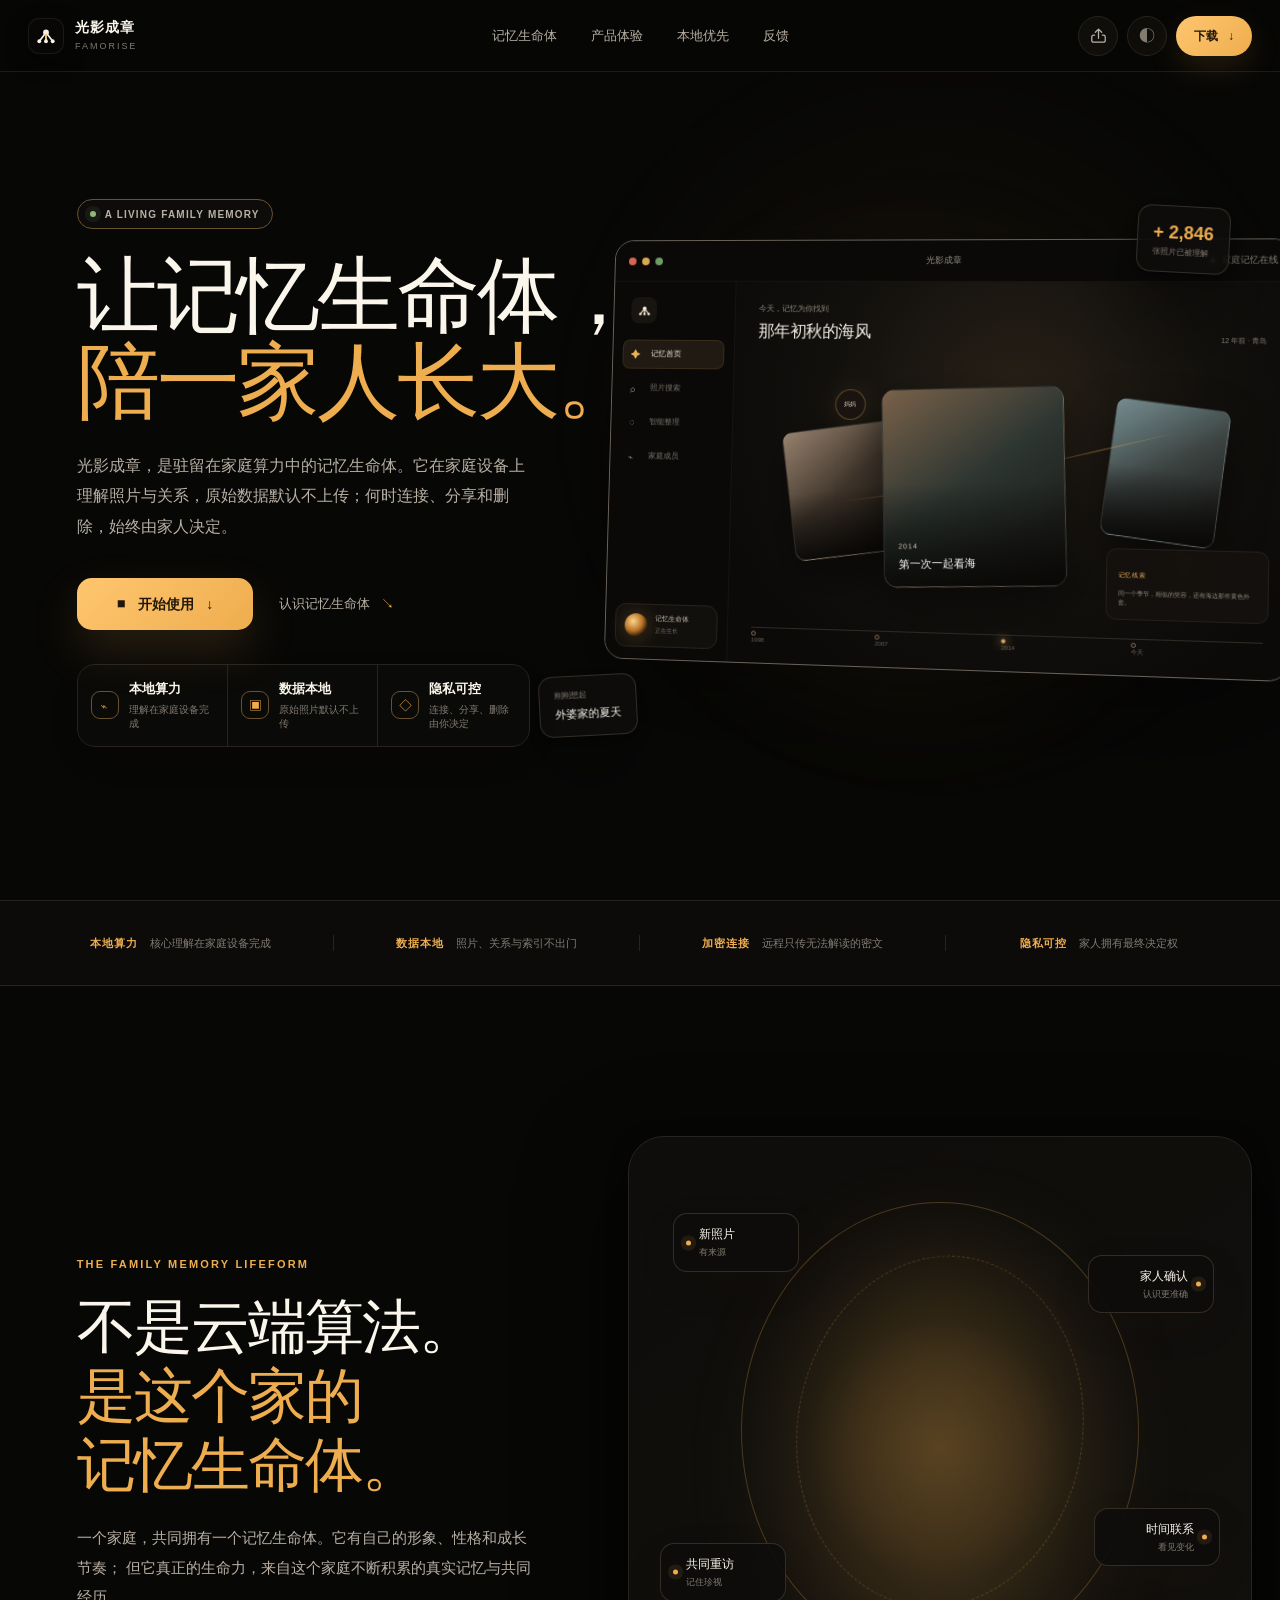
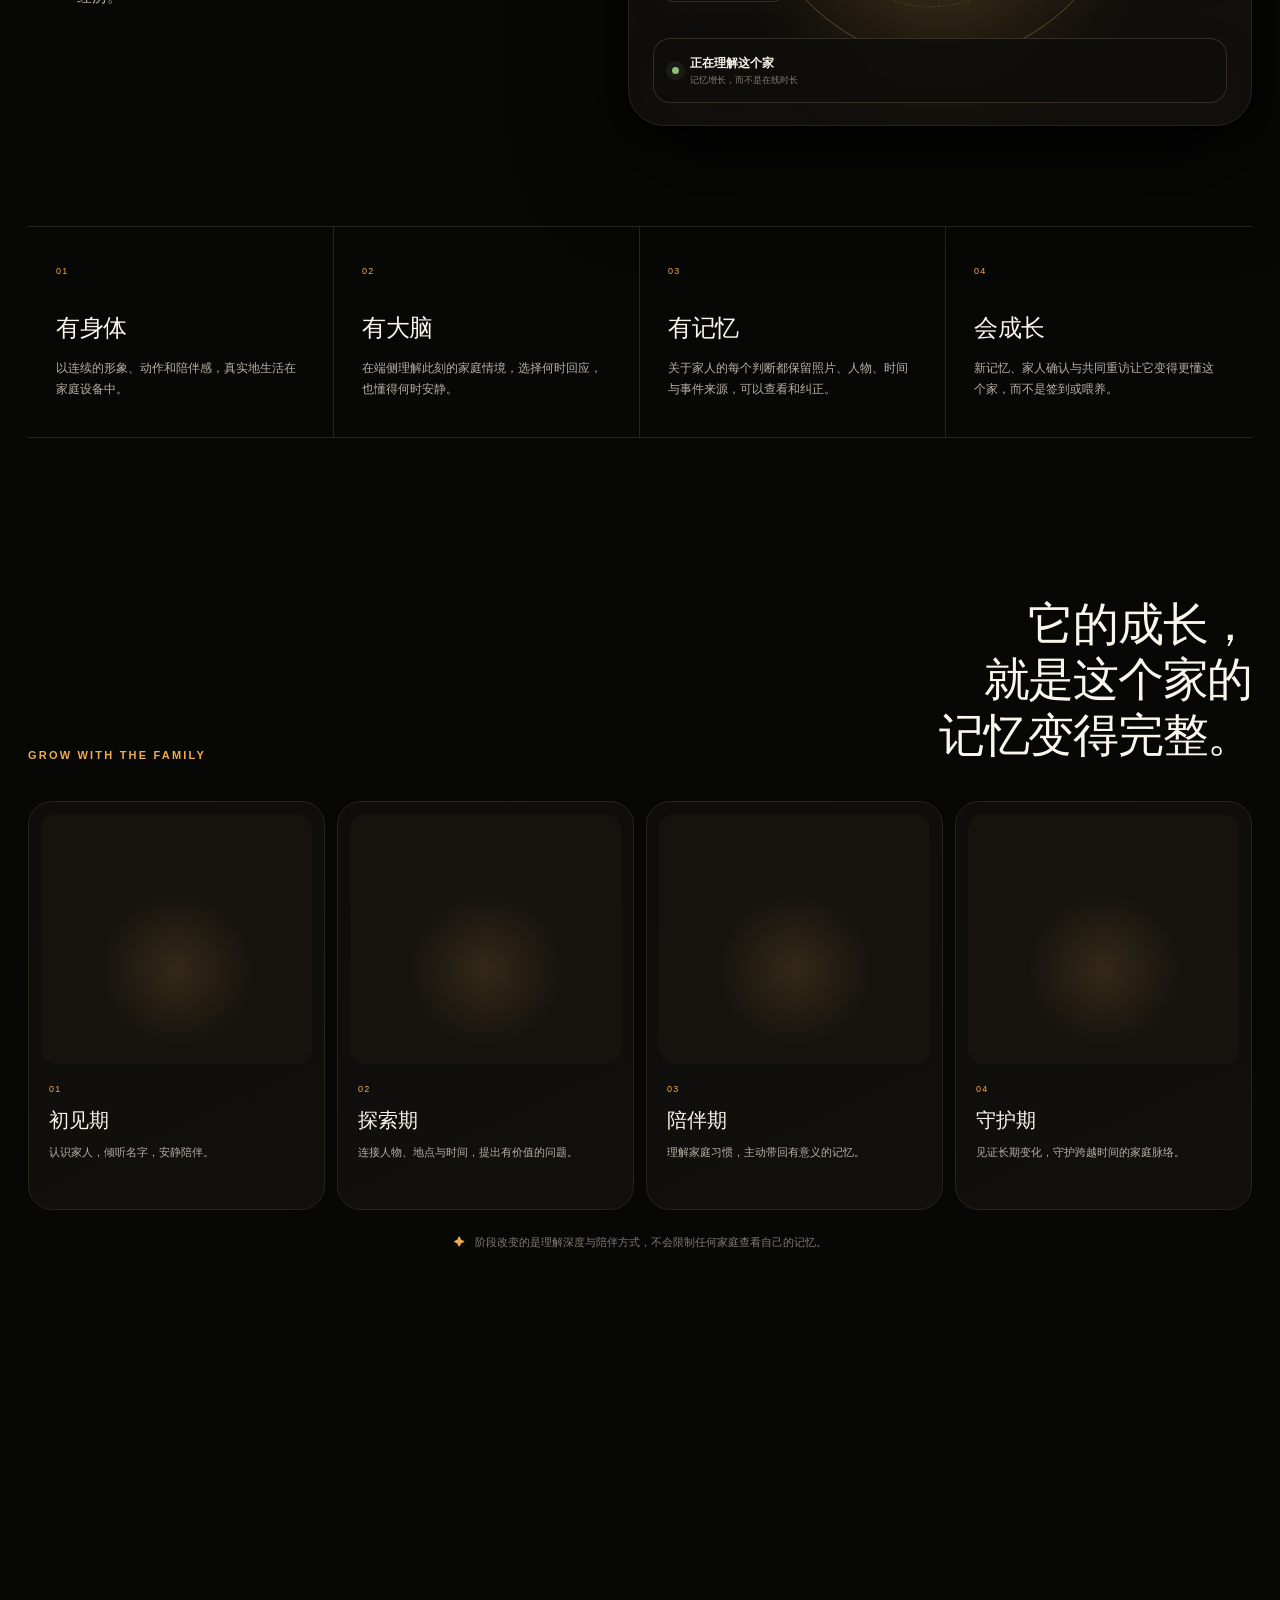
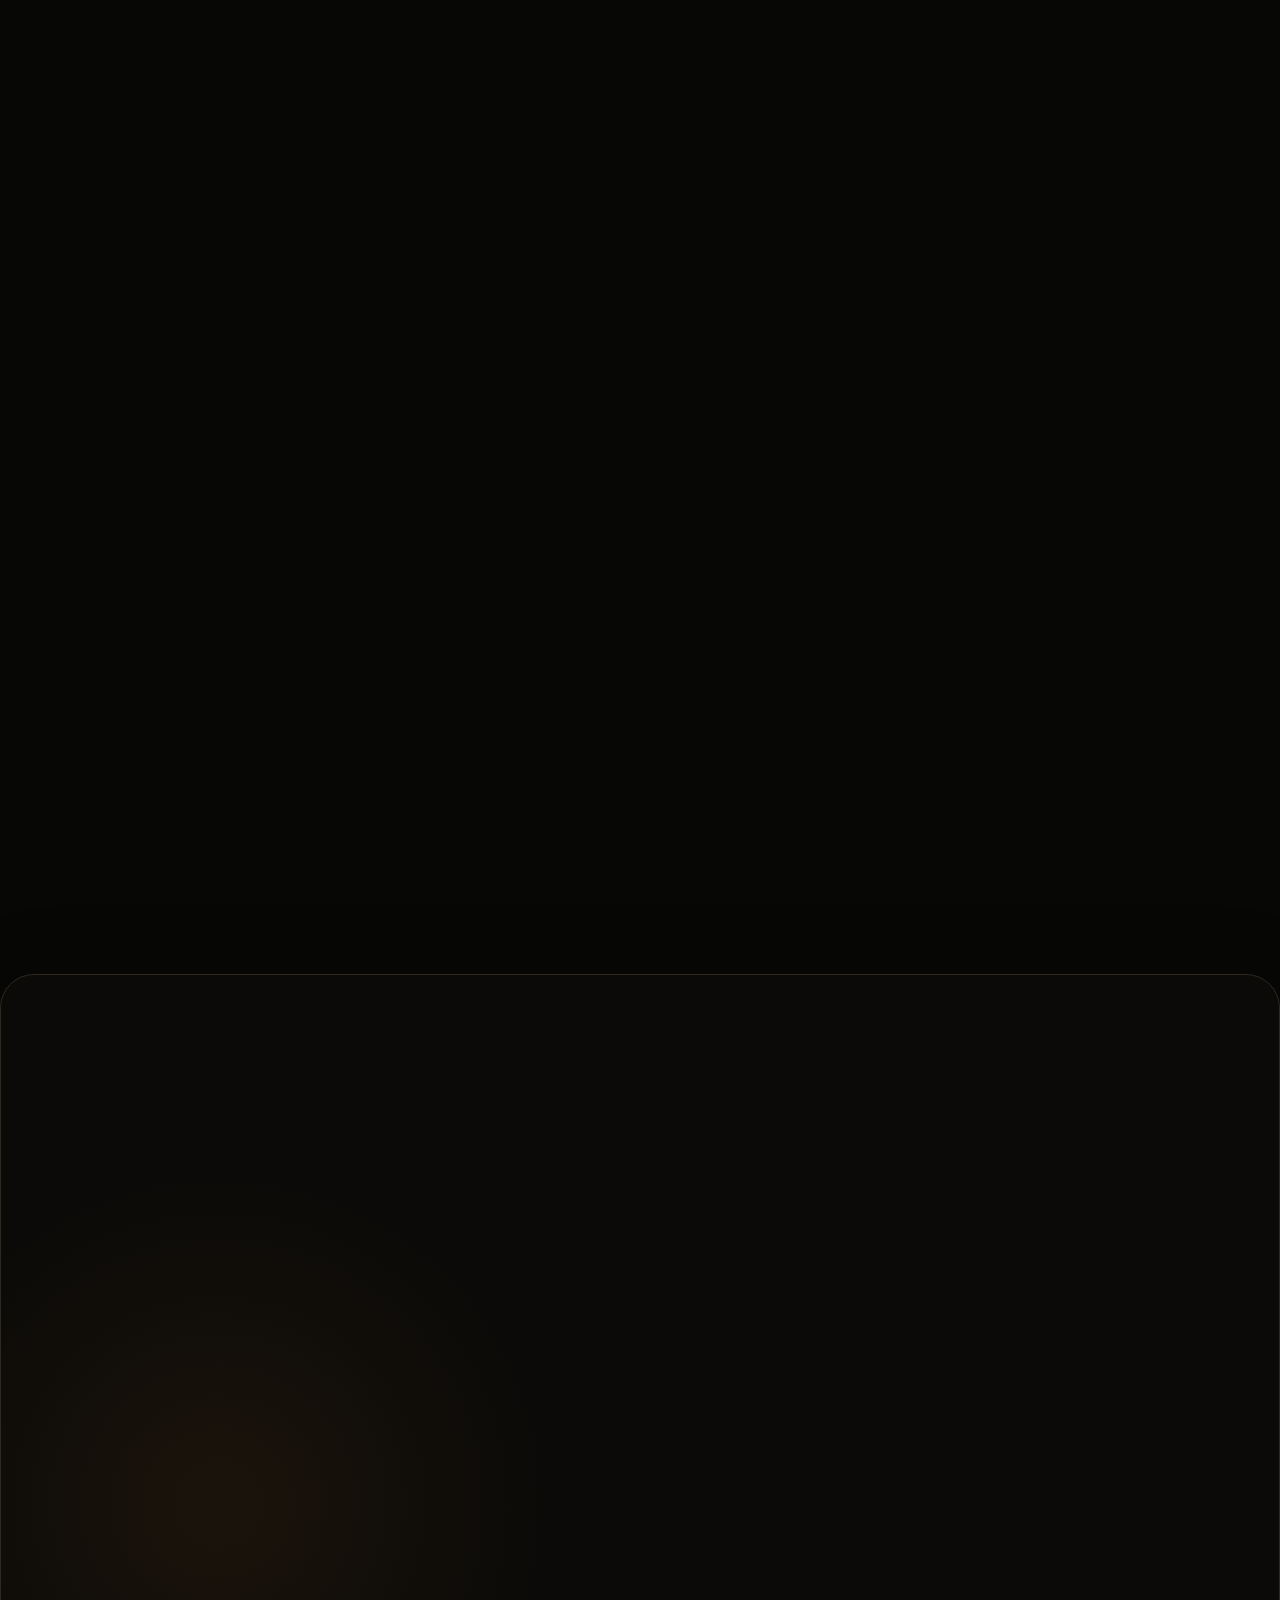
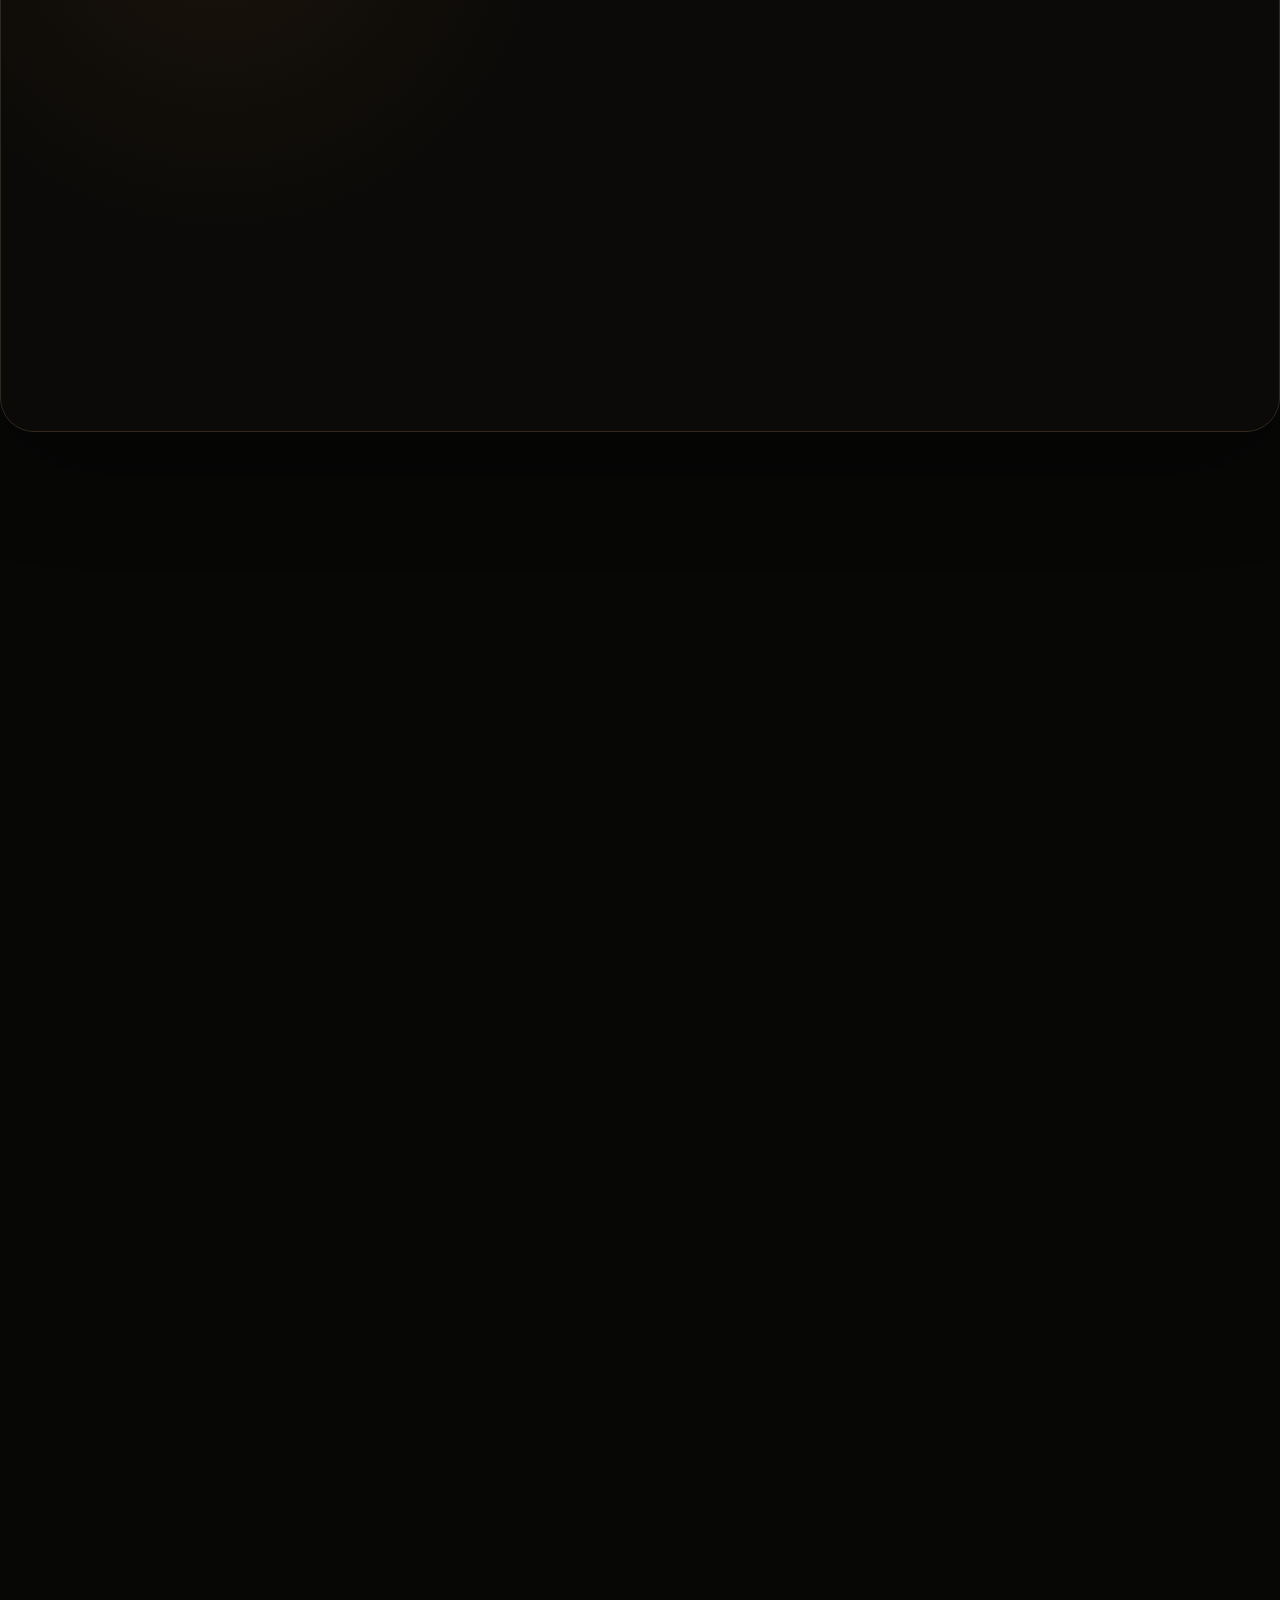
==== commit 0b670a33: "优化移动端生命体主视觉" ====
--- a/index.html
+++ b/index.html
@@ -1 +1 @@
-<!DOCTYPE html><html lang="zh-CN" data-famorise-color-mode="night"><head><meta charset="UTF-8"><meta http-equiv="Content-Security-Policy" content="default-src 'self'; connect-src 'self'; img-src 'self' data:; font-src 'self'; style-src 'self'; style-src-attr 'none'; script-src 'self'; object-src 'none'; base-uri 'none'; form-action 'self'"><meta name="viewport" content="width=device-width, initial-scale=1"><meta name="description" content="光影成章是驻留在家庭算力中的记忆生命体。它在家中理解照片与关系，随真实记忆持续成长，并在合适的时候把珍贵时光带回一家人身边。"><meta name="keywords" content="光影成章,家庭记忆生命体,家庭照片整理,本地人工智能,本地算力,数据本地,照片隐私,家庭相册"><meta name="author" content="光影成章"><meta name="application-name" content="光影成章"><meta name="robots" content="index,follow,max-image-preview:large,max-snippet:-1,max-video-preview:-1"><meta name="googlebot" content="index,follow,max-image-preview:large,max-snippet:-1"><meta name="baiduspider" content="index,follow"><meta name="applicable-device" content="pc,mobile"><meta name="format-detection" content="telephone=no,email=no,address=no"><meta name="mobile-web-app-capable" content="yes"><meta name="apple-mobile-web-app-title" content="光影成章"><meta id="theme-color-meta" name="theme-color" content="#070706"><meta name="color-scheme" content="dark light"><meta property="og:type" content="website"><meta property="og:title" content="光影成章"><meta property="og:description" content="光影成章是驻留在家庭算力中的记忆生命体。它在家中理解照片与关系，随真实记忆持续成长，并在合适的时候把珍贵时光带回一家人身边。"><meta property="og:url" content="https://famorise.github.io/"><meta property="og:site_name" content="光影成章"><meta property="og:locale" content="zh_CN"><meta property="og:image" content="https://famorise.github.io/share-card.jpg?v=4"><meta property="og:image:url" content="https://famorise.github.io/share-card.jpg?v=4"><meta property="og:image:secure_url" content="https://famorise.github.io/share-card.jpg?v=4"><meta property="og:image:type" content="image/jpeg"><meta property="og:image:width" content="1200"><meta property="og:image:height" content="630"><meta property="og:image:alt" content="光影成章——驻留在家庭算力中的记忆生命体"><meta property="og:image" content="https://famorise.github.io/share-card-square.jpg?v=4"><meta property="og:image:url" content="https://famorise.github.io/share-card-square.jpg?v=4"><meta property="og:image:secure_url" content="https://famorise.github.io/share-card-square.jpg?v=4"><meta property="og:image:type" content="image/jpeg"><meta property="og:image:width" content="900"><meta property="og:image:height" content="900"><meta property="og:image:alt" content="光影成章——驻留在家庭算力中的记忆生命体"><meta name="twitter:card" content="summary_large_image"><meta name="twitter:title" content="光影成章"><meta name="twitter:description" content="光影成章是驻留在家庭算力中的记忆生命体。它在家中理解照片与关系，随真实记忆持续成长，并在合适的时候把珍贵时光带回一家人身边。"><meta name="twitter:image" content="https://famorise.github.io/share-card.jpg?v=4"><meta name="twitter:image:alt" content="光影成章——驻留在家庭算力中的记忆生命体"><link rel="canonical" href="https://famorise.github.io/"><link rel="alternate" hreflang="zh-CN" href="https://famorise.github.io/"><link rel="alternate" hreflang="x-default" href="https://famorise.github.io/"><link rel="image_src" href="https://famorise.github.io/share-card.jpg?v=4"><meta itemprop="image" content="https://famorise.github.io/share-card.jpg?v=4"><link rel="icon" href="/famorise-mark-day.svg" type="image/svg+xml" media="(prefers-color-scheme: light)"><link rel="icon" href="/famorise-mark-night.svg" type="image/svg+xml" media="(prefers-color-scheme: dark)"><link rel="apple-touch-icon" href="/apple-touch-icon.png"><link rel="manifest" href="/site.webmanifest"><link rel="stylesheet" href="/styles/global.css?v=3"><title>光影成章</title><script src="/theme-init.js"></script></head><body><header class="site-header"><a class="site-brand" href="/" aria-label="光影成章首页"><span class="brand-mark" aria-hidden="true"><img class="brand-mark-day" src="/famorise-mark-day.svg" alt=""><img class="brand-mark-night" src="/famorise-mark-night.svg" alt=""></span><span><strong>光影成章</strong><small>FAMORISE</small></span></a><nav aria-label="主导航"><a href="/#lifeform">记忆生命体</a><a href="/#experience">产品体验</a><a href="/#privacy">本地优先</a><a href="/feedback/">反馈</a></nav><div class="header-actions"><button class="share-button" type="button" aria-label="分享当前页面" aria-haspopup="dialog" aria-controls="share-dialog" aria-expanded="false"><svg viewBox="0 0 24 24" aria-hidden="true" focusable="false"><path d="M12 16V3m0 0L7.5 7.5M12 3l4.5 4.5M6.5 11.5H5A2.5 2.5 0 0 0 2.5 14v5A2.5 2.5 0 0 0 5 21.5h14a2.5 2.5 0 0 0 2.5-2.5v-5a2.5 2.5 0 0 0-2.5-2.5h-1.5"></path></svg><span class="visually-hidden">分享</span></button><button class="theme-toggle" type="button" aria-label="切换明暗主题"><span>◐</span></button><a class="header-download" href="/download/">下载 <span>↓</span></a></div></header><dialog class="share-dialog" id="share-dialog" aria-labelledby="share-dialog-title"><div class="share-sheet"><div class="share-sheet-heading"><div><span>把记忆带给家人</span><h2 id="share-dialog-title">分享光影成章</h2></div><button class="share-close" type="button" aria-label="关闭分享面板"><svg viewBox="0 0 24 24" aria-hidden="true" focusable="false"><path d="M6 6l12 12M18 6 6 18"></path></svg></button></div><figure class="share-preview"><img src="/share-card.jpg?v=4" alt="光影成章分享卡片预览" width="1200" height="630" loading="lazy" decoding="async" fetchpriority="low"><figcaption><span>分享预览</span><strong data-share-preview-title>光影成章</strong><small data-share-preview-description>驻留在家庭算力中的记忆生命体</small></figcaption></figure><div class="share-channels" aria-label="选择分享方式"><button type="button" data-share-action="wechat"><span class="share-channel-icon wechat-icon" aria-hidden="true"><svg viewBox="0 0 32 32" focusable="false"><rect x="4.5" y="7" width="23" height="18" rx="4"></rect><path d="m6 9 10 8 10-8"></path></svg></span><strong>微信好友</strong><small>发给家人</small></button><button type="button" data-share-action="moments"><span class="share-channel-icon moments-icon" aria-hidden="true"><svg viewBox="0 0 32 32" focusable="false"><circle cx="16" cy="9" r="4"></circle><circle cx="8" cy="22" r="3"></circle><circle cx="24" cy="22" r="3"></circle><path d="m13.7 12.3-3.9 6.8m12.4 0-3.9-6.8M11 22h10"></path></svg></span><strong>朋友圈</strong><small>分享此刻</small></button><button type="button" data-share-action="system"><span class="share-channel-icon system-icon" aria-hidden="true"><svg viewBox="0 0 32 32" focusable="false"><path d="M16 21V5m0 0-5 5m5-5 5 5M8 15H6a3 3 0 0 0-3 3v7a3 3 0 0 0 3 3h20a3 3 0 0 0 3-3v-7a3 3 0 0 0-3-3h-2"></path></svg></span><strong>更多方式</strong><small>系统分享</small></button><button type="button" data-share-action="copy"><span class="share-channel-icon copy-icon" aria-hidden="true"><svg viewBox="0 0 32 32" focusable="false"><path d="m13 19 6-6m-8.5 11.5-2 2a4.2 4.2 0 0 1-6-6l5-5a4.2 4.2 0 0 1 6 0m8-8 2-2a4.2 4.2 0 1 1 6 6l-5 5a4.2 4.2 0 0 1-6 0"></path></svg></span><strong>复制链接</strong><small>粘贴发送</small></button></div><p class="share-status" role="status" aria-live="polite">分享后将显示标题、简介和品牌卡片。</p></div></dialog><button class="wechat-guide" type="button" data-wechat-guide hidden aria-label="关闭微信分享提示"><span aria-hidden="true">↗</span><strong data-wechat-guide-title>点击右上角 ···</strong><small data-wechat-guide-copy>选择“发送给朋友”</small><em>点击任意位置关闭</em></button><script src="/theme-toggle.js?v=1" defer></script><script src="/share-page.js?v=4" defer></script><main><section class="hero section-gutter"><div class="hero-ambient" aria-hidden="true"></div><div class="hero-copy"><div class="hero-platform-pill"><span></span>A LIVING FAMILY MEMORY</div><h1>让记忆生命体，<br><em>陪一家人长大。</em></h1><p>光影成章，是驻留在家庭算力中的记忆生命体。它在家庭设备上理解照片与关系，<span class="no-break">原始数据</span>默认不上传；何时连接、分享和删除，始终由家人决定。</p><div class="hero-actions"><a class="primary-action" href="/download/"><span class="action-apple" aria-hidden="true">◆</span>开始使用<span aria-hidden="true">↓</span></a><a class="secondary-action" href="#lifeform">认识记忆生命体 <span>↘</span></a></div><ul class="hero-promises" aria-label="本地与隐私承诺"><li><b aria-hidden="true">⌁</b><span><strong>本地算力</strong><small>理解在家庭设备完成</small></span></li><li><b aria-hidden="true">▣</b><span><strong>数据本地</strong><small>原始照片默认不上传</small></span></li><li><b aria-hidden="true">◇</b><span><strong>隐私可控</strong><small>连接、分享、删除由你决定</small></span></li></ul></div><div class="product-stage" aria-label="光影成章桌面端界面预览"><div class="stage-halo"></div><div class="desktop-window"><div class="window-titlebar"><span class="traffic-lights"><i></i><i></i><i></i></span><span>光影成章</span><span class="window-state"><i></i>家庭记忆在线</span></div><div class="window-body"><aside class="window-sidebar"><div class="mini-brand"><img class="theme-visual-day" src="/famorise-mark-day.svg" alt=""><img class="theme-visual-night" src="/famorise-mark-night.svg" alt=""></div><span class="side-item active"><b>✦</b>记忆首页</span><span class="side-item"><b>⌕</b>照片搜索</span><span class="side-item"><b>◌</b>智能整理</span><span class="side-item"><b>⌁</b>家庭成员</span><div class="lifeform-mini"><i></i><span>记忆生命体</span><small>正在生长</small></div></aside><div class="window-content"><div class="window-content-head"><div><small>今天，记忆为你找到</small><strong>那年初秋的海风</strong></div><span>12 年前 · 青岛</span></div><div class="memory-canvas"><div class="memory-image memory-image-main"><span>2014</span><strong>第一次一起看海</strong></div><div class="memory-image memory-image-one"></div><div class="memory-image memory-image-two"></div><div class="memory-thread thread-one"></div><div class="memory-thread thread-two"></div><div class="person-node person-one">妈妈</div><div class="person-node person-two">小满</div><div class="memory-note"><span>记忆线索</span><p>同一个季节，相似的笑容，还有海边那件黄色外套。</p></div></div><div class="window-timeline"><span></span><i></i><i></i><i></i><i></i><b>1998</b><b>2007</b><b>2014</b><b>今天</b></div></div></div></div><div class="floating-memory floating-memory-a"><small>刚刚想起</small><strong>外婆家的夏天</strong></div><div class="floating-memory floating-memory-b"><span>+ 2,846</span><small>张照片已被理解</small></div></div></section><section class="signal-strip" aria-label="产品能力概览"><div class="section-gutter"><span><b>本地算力</b>核心理解在家庭设备完成</span><span><b>数据本地</b>照片、关系与索引不出门</span><span><b>加密连接</b>远程只传无法解读的密文</span><span><b>隐私可控</b>家人拥有最终决定权</span></div></section><section class="lifeform section-gutter" id="lifeform"><div class="lifeform-heading"><span class="eyebrow">THE FAMILY MEMORY LIFEFORM</span><h2><span class="lifeform-title-line">不是云端算法。</span><em class="lifeform-title-line"><span>是这个家的</span><span>记忆生命体。</span></em></h2><p>一个家庭，共同拥有一个记忆生命体。它有自己的形象、性格和成长节奏； 但它真正的生命力，来自这个家庭不断积累的真实记忆与共同经历。</p></div><div class="lifeform-portrait" aria-label="家庭记忆生命体形象"><div class="lifeform-glow" aria-hidden="true"></div><span class="memory-signal signal-photo">新照片<small>有来源</small></span><span class="memory-signal signal-person">家人确认<small>认识更准确</small></span><span class="memory-signal signal-revisit">共同重访<small>记住珍视</small></span><span class="memory-signal signal-time">时间联系<small>看见变化</small></span><img src="/assets/lifeform/malt-cat-guardian.webp" alt="守护期的家庭记忆生命体" width="420" height="485" loading="lazy" decoding="async" fetchpriority="low"><div class="lifeform-status"><i></i><span>正在理解这个家</span><small>记忆增长，而不是在线时长</small></div></div><div class="lifeform-pillars" aria-label="记忆生命体的四个组成部分"><article><span>01</span><h3>有身体</h3><p>以连续的形象、动作和陪伴感，真实地生活在家庭设备中。</p></article><article><span>02</span><h3>有大脑</h3><p>在端侧理解此刻的家庭情境，选择何时回应，也懂得何时安静。</p></article><article><span>03</span><h3>有记忆</h3><p>关于家人的每个判断都保留照片、人物、时间与事件来源，可以查看和纠正。</p></article><article><span>04</span><h3>会成长</h3><p>新记忆、家人确认与共同重访让它变得更懂这个家，而不是签到或喂养。</p></article></div><div class="growth-story"><div class="growth-intro"><span class="eyebrow">GROW WITH THE FAMILY</span><h3><span class="balanced-title-line">它的成长，</span><span class="balanced-title-line"><span>就是这个家的</span><span>记忆变得完整。</span></span></h3></div><ol class="growth-stages"><li><div class="stage-image"><img src="/assets/lifeform/malt-cat-newborn.webp" alt="初见期记忆生命体" width="420" height="485" loading="lazy" decoding="async" fetchpriority="low"></div><span>01</span><strong>初见期</strong><p>认识家人，倾听名字，安静陪伴。</p></li><li><div class="stage-image"><img src="/assets/lifeform/malt-cat-explorer.webp" alt="探索期记忆生命体" width="420" height="485" loading="lazy" decoding="async" fetchpriority="low"></div><span>02</span><strong>探索期</strong><p>连接人物、地点与时间，提出有价值的问题。</p></li><li><div class="stage-image"><img src="/assets/lifeform/malt-cat-companion.webp" alt="陪伴期记忆生命体" width="420" height="485" loading="lazy" decoding="async" fetchpriority="low"></div><span>03</span><strong>陪伴期</strong><p>理解家庭习惯，主动带回有意义的记忆。</p></li><li><div class="stage-image"><img src="/assets/lifeform/malt-cat-guardian.webp" alt="守护期记忆生命体" width="420" height="485" loading="lazy" decoding="async" fetchpriority="low"></div><span>04</span><strong>守护期</strong><p>见证长期变化，守护跨越时间的家庭脉络。</p></li></ol><p class="growth-note"><span>✦</span>阶段改变的是理解深度与陪伴方式，不会限制任何家庭查看自己的记忆。</p></div></section><section class="quiet-statement section-gutter" id="experience"><span class="eyebrow">A LIVING FAMILY MEMORY</span><h2><span class="balanced-title-line">它不会编造故事。</span><em class="balanced-title-line"><span>只会找回</span><span>真实发生过的记忆。</span></em></h2><p><span class="quiet-copy-line">每一张照片都是线索，每一次家人确认都让理解更准确。</span><span class="quiet-copy-line">它保留来源与不确定性，让一家人决定什么才是自己的记忆。</span></p></section><section class="experience-grid section-gutter"><article class="experience-card return-card"><div class="card-index">01</div><div class="card-copy"><span>MEMORY RETURNS</span><h3>它会主动带回记忆。</h3><p><span class="card-copy-line">在某个周末、某个季节，</span><span class="card-copy-line">曾经的画面带着时间和来由自然出现。</span></p></div><div class="return-stack" aria-hidden="true"><div></div><div></div><div><small>十四年前 · 今天</small><strong>那年我们也在看雨</strong><span>来自家庭记忆</span></div></div></article><article class="experience-card understand-card"><div class="card-index">02</div><div class="card-copy"><span>LOCAL INTELLIGENCE</span><h3>它会逐渐认识家人。</h3><p><span class="card-copy-line">人物、地点、时光与事件在端侧形成有证据的关联，</span><span class="card-copy-line">家人始终可以查看和纠正。</span></p></div><div class="constellation" aria-hidden="true"><i></i><i></i><i></i><i></i><span>爸爸</span><span>外婆</span><span>小满</span><small>青岛 · 2014</small></div></article><article class="experience-card together-card"><div class="card-index">03</div><div class="card-copy"><span>FAMILY TOGETHER</span><h3>它连接的不是设备，<br>而是一家人。</h3><p><span class="card-copy-line">手机发出请求，家庭设备完成理解；</span><span class="card-copy-line">远程服务只搬运无法解开的短时密文。</span></p></div><div class="relay-story" aria-hidden="true"><div class="relay-device"><span>⌘</span><small>家庭设备</small></div><span class="relay-line"><i></i><i></i><i></i></span><strong><i>◇</i><small>加密信封</small></strong><span class="relay-line"><i></i><i></i><i></i></span><div class="relay-device"><span>▯</span><small>家人手机</small></div></div></article></section><section class="how section-gutter" id="how-it-works"><div class="section-heading"><span class="eyebrow">HOW IT LIVES</span><h2>住在家里，<br>慢慢认识这个家。</h2><p>把复杂留给设备，把简单留给家人。</p></div><ol class="steps"><li><span>01</span><div><strong>把照片交给家庭设备</strong><p>导入已有图库，原始内容不需要上传云端。</p></div><i>→</i></li><li><span>02</span><div><strong>用真实记忆共同养成</strong><p>整理、搜索与记忆线索在空闲时由家庭算力完成。</p></div><i>→</i></li><li><span>03</span><div><strong>在每位家人身边重新出现</strong><p>局域网优先，远程通过端到端加密连接。</p></div><i>→</i></li></ol></section><section class="privacy-wrap section-gutter" id="privacy"><div class="privacy-visual" aria-hidden="true"><div class="privacy-orbit orbit-outer"></div><div class="privacy-orbit orbit-inner"></div><div class="privacy-core"><img class="theme-visual-day" src="/famorise-mark-day.svg" alt=""><img class="theme-visual-night" src="/famorise-mark-night.svg" alt=""><span>家庭设备</span><small>原始记忆留在这里</small></div><span class="privacy-particle particle-one"></span><span class="privacy-particle particle-two"></span><span class="privacy-particle particle-three"></span></div><div class="privacy-copy"><span class="eyebrow">从设计开始保护隐私</span><h2>算力在本地。<br>数据也在本地。</h2><p>照片、人物关系、记忆正文、搜索内容和本地模型结果默认不离开家庭设备。联网、家庭分享与匿名改进都由你选择；删除或设为私密的内容，也不会继续成为生命体的记忆。</p><a href="/privacy/">查看完整隐私边界 <span>→</span></a></div><ul class="privacy-facts"><li><span>01</span><div><strong>本地算力</strong><small>识别、搜索与整理在家庭设备完成</small></div></li><li><span>02</span><div><strong>数据本地</strong><small>原片、人物关系与记忆结果默认不上传</small></div></li><li><span>03</span><div><strong>隐私可控</strong><small>连接、分享、改进与删除均由家人决定</small></div></li></ul></section><section class="seo-faq section-gutter" aria-labelledby="faq-title" itemscope itemtype="https://schema.org/FAQPage"><div class="faq-heading"><span class="eyebrow">用户最关心的答案</span><h2 id="faq-title"><span class="faq-title-line">关于家庭记忆，</span><span class="faq-title-line">先说清楚这五件事。</span></h2></div><div class="faq-list"><article itemprop="mainEntity" itemscope itemtype="https://schema.org/Question"><h3 itemprop="name">家庭照片会上传云端吗？</h3><div itemprop="acceptedAnswer" itemscope itemtype="https://schema.org/Answer"><p itemprop="text">默认不会。原始照片、人物关系、记忆正文、搜索内容和本地模型结果保存在家庭设备中。</p></div></article><article itemprop="mainEntity" itemscope itemtype="https://schema.org/Question"><h3 itemprop="name">照片识别和整理在哪里完成？</h3><div itemprop="acceptedAnswer" itemscope itemtype="https://schema.org/Answer"><p itemprop="text">光影成章使用开源且可商业使用的本地大模型，在家庭设备内完成照片识别、搜索、整理，以及人物、时间和事件之间的关联；原始照片无需交给云端模型处理。</p></div></article><article itemprop="mainEntity" itemscope itemtype="https://schema.org/Question"><h3 itemprop="name">需要支付大模型费用吗？</h3><div itemprop="acceptedAnswer" itemscope itemtype="https://schema.org/Answer"><p itemprop="text">不需要。照片理解、搜索和整理等核心能力使用家庭电脑的本地算力，不连接任何远程大模型，断网也可以工作，因此没有远程模型调用费用。</p></div></article><article itemprop="mainEntity" itemscope itemtype="https://schema.org/Question"><h3 itemprop="name">在外面如何连接家中的记忆？</h3><div itemprop="acceptedAnswer" itemscope itemtype="https://schema.org/Answer"><p itemprop="text">局域网连接优先；远程连接只通过端到端加密传递短时密文，公网服务无法解读家庭内容。</p></div></article><article itemprop="mainEntity" itemscope itemtype="https://schema.org/Question"><h3 itemprop="name">什么是家庭记忆生命体？</h3><div itemprop="acceptedAnswer" itemscope itemtype="https://schema.org/Answer"><p itemprop="text">它是一个家庭共同拥有、由真实记忆推动成长的长期存在，会在合适的时候主动带回有来源的家庭记忆。</p></div></article></div></section><section class="download section-gutter" id="download"><div class="download-copy"><span class="eyebrow">BEGIN AT HOME</span><h2>使用家里闲置电脑，<br>给它一个生命。</h2><p>光影成章是记忆生命体驻留的家庭底座。安装后导入照片，再由你决定何时连接手机、邀请家人和参与匿名性能改进。</p><div class="download-notes"><span>✓ Apple 芯片原生运行</span><span>✓ Intel Mac 兼容版本</span><span>✓ macOS 11+</span></div></div><div class="mac-download-card" data-download-surface data-api-url data-release-manifest-keys="{}"><div class="mac-download-head"><div class="macos-symbol" aria-hidden="true"><svg viewBox="0 0 40 40"><rect x="7" y="8" width="26" height="19" rx="3"></rect><path d="M4 31h32M20 13v10m0 0-4-4m4 4 4-4"></path></svg></div><div><span>适用于 Mac</span><h3>光影成章桌面端</h3></div><span class="release-pill">DMG</span></div><p class="download-intro">选择与你的 Mac 芯片匹配的版本。下载前会先验证官方签名发布清单，避免跳转到被替换的安装包。</p><div class="download-options mac-only-options"><button class="download-button download-button-primary" type="button" data-platform="macos" data-architecture="arm64" disabled aria-label="下载 macOS Apple 芯片 DMG"><span class="chip-mark" aria-hidden="true">M</span><span class="download-button-copy"><strong>Apple 芯片</strong><small>M1 · M2 · M3 · M4 · M5</small></span><span class="download-meta"><small data-release-version>等待发布</small><b aria-hidden="true">↓</b></span></button><button class="download-button" type="button" data-platform="macos" data-architecture="x64" disabled aria-label="下载 macOS Intel 芯片 DMG"><span class="chip-mark chip-mark-intel" aria-hidden="true">i</span><span class="download-button-copy"><strong>Intel 芯片</strong><small>适用于 Intel Mac</small></span><span class="download-meta"><small data-release-version>等待发布</small><b aria-hidden="true">↓</b></span></button></div><div class="download-foot"><p class="download-status" aria-live="polite">正在检查可用的 Mac 版本…</p><span>需要 macOS 11 或更高版本</span></div><p class="platform-trademark-note">Mac 和 macOS 是 Apple Inc. 在美国及其他国家和地区注册的商标。光影成章是独立产品，未获 Apple Inc. 赞助或认可。</p></div><script type="module" src="/_astro/mac-download-panel.astro_astro_type_script_index_0_lang.BbrgIg1r.js"></script></section><section class="closing section-gutter"><div><span class="eyebrow">MEMORIES DESERVE A HOME</span><h2><span class="closing-title-line">让一家人的时光，</span><span class="closing-title-line">长成一个会陪伴的生命。</span></h2></div><a href="/download/">开始使用 <span>↗</span></a></section></main><footer class="site-footer section-gutter"><div class="site-brand"><span class="brand-mark" aria-hidden="true"><img class="brand-mark-day" src="/famorise-mark-day.svg" alt=""><img class="brand-mark-night" src="/famorise-mark-night.svg" alt=""></span><span><strong>光影成章</strong><small>FAMORISE</small></span></div><p>家庭记忆生命体 · Local first</p><nav><a href="/download/">下载</a><a href="/feedback/">反馈</a><a href="/privacy/">隐私</a><a href="/terms/">条款</a><span>© 2026 Famorise</span></nav></footer></body></html>+<!DOCTYPE html><html lang="zh-CN" data-famorise-color-mode="night"><head><meta charset="UTF-8"><meta http-equiv="Content-Security-Policy" content="default-src 'self'; connect-src 'self'; img-src 'self' data:; font-src 'self'; style-src 'self'; style-src-attr 'none'; script-src 'self'; object-src 'none'; base-uri 'none'; form-action 'self'"><meta name="viewport" content="width=device-width, initial-scale=1"><meta name="description" content="光影成章是驻留在家庭算力中的记忆生命体。它在家中理解照片与关系，随真实记忆持续成长，并在合适的时候把珍贵时光带回一家人身边。"><meta name="keywords" content="光影成章,家庭记忆生命体,家庭照片整理,本地人工智能,本地算力,数据本地,照片隐私,家庭相册"><meta name="author" content="光影成章"><meta name="application-name" content="光影成章"><meta name="robots" content="index,follow,max-image-preview:large,max-snippet:-1,max-video-preview:-1"><meta name="googlebot" content="index,follow,max-image-preview:large,max-snippet:-1"><meta name="baiduspider" content="index,follow"><meta name="applicable-device" content="pc,mobile"><meta name="format-detection" content="telephone=no,email=no,address=no"><meta name="mobile-web-app-capable" content="yes"><meta name="apple-mobile-web-app-title" content="光影成章"><meta id="theme-color-meta" name="theme-color" content="#070706"><meta name="color-scheme" content="dark light"><meta property="og:type" content="website"><meta property="og:title" content="光影成章"><meta property="og:description" content="光影成章是驻留在家庭算力中的记忆生命体。它在家中理解照片与关系，随真实记忆持续成长，并在合适的时候把珍贵时光带回一家人身边。"><meta property="og:url" content="https://famorise.github.io/"><meta property="og:site_name" content="光影成章"><meta property="og:locale" content="zh_CN"><meta property="og:image" content="https://famorise.github.io/share-card.jpg?v=4"><meta property="og:image:url" content="https://famorise.github.io/share-card.jpg?v=4"><meta property="og:image:secure_url" content="https://famorise.github.io/share-card.jpg?v=4"><meta property="og:image:type" content="image/jpeg"><meta property="og:image:width" content="1200"><meta property="og:image:height" content="630"><meta property="og:image:alt" content="光影成章——驻留在家庭算力中的记忆生命体"><meta property="og:image" content="https://famorise.github.io/share-card-square.jpg?v=4"><meta property="og:image:url" content="https://famorise.github.io/share-card-square.jpg?v=4"><meta property="og:image:secure_url" content="https://famorise.github.io/share-card-square.jpg?v=4"><meta property="og:image:type" content="image/jpeg"><meta property="og:image:width" content="900"><meta property="og:image:height" content="900"><meta property="og:image:alt" content="光影成章——驻留在家庭算力中的记忆生命体"><meta name="twitter:card" content="summary_large_image"><meta name="twitter:title" content="光影成章"><meta name="twitter:description" content="光影成章是驻留在家庭算力中的记忆生命体。它在家中理解照片与关系，随真实记忆持续成长，并在合适的时候把珍贵时光带回一家人身边。"><meta name="twitter:image" content="https://famorise.github.io/share-card.jpg?v=4"><meta name="twitter:image:alt" content="光影成章——驻留在家庭算力中的记忆生命体"><link rel="canonical" href="https://famorise.github.io/"><link rel="alternate" hreflang="zh-CN" href="https://famorise.github.io/"><link rel="alternate" hreflang="x-default" href="https://famorise.github.io/"><link rel="image_src" href="https://famorise.github.io/share-card.jpg?v=4"><meta itemprop="image" content="https://famorise.github.io/share-card.jpg?v=4"><link rel="icon" href="/famorise-mark-day.svg" type="image/svg+xml" media="(prefers-color-scheme: light)"><link rel="icon" href="/famorise-mark-night.svg" type="image/svg+xml" media="(prefers-color-scheme: dark)"><link rel="apple-touch-icon" href="/apple-touch-icon.png"><link rel="manifest" href="/site.webmanifest"><link rel="stylesheet" href="/styles/global.css?v=3"><title>光影成章</title><script src="/theme-init.js"></script></head><body><header class="site-header"><a class="site-brand" href="/" aria-label="光影成章首页"><span class="brand-mark" aria-hidden="true"><img class="brand-mark-day" src="/famorise-mark-day.svg" alt=""><img class="brand-mark-night" src="/famorise-mark-night.svg" alt=""></span><span><strong>光影成章</strong><small>FAMORISE</small></span></a><nav aria-label="主导航"><a href="/#lifeform">记忆生命体</a><a href="/#experience">产品体验</a><a href="/#privacy">本地优先</a><a href="/feedback/">反馈</a></nav><div class="header-actions"><button class="share-button" type="button" aria-label="分享当前页面" aria-haspopup="dialog" aria-controls="share-dialog" aria-expanded="false"><svg viewBox="0 0 24 24" aria-hidden="true" focusable="false"><path d="M12 16V3m0 0L7.5 7.5M12 3l4.5 4.5M6.5 11.5H5A2.5 2.5 0 0 0 2.5 14v5A2.5 2.5 0 0 0 5 21.5h14a2.5 2.5 0 0 0 2.5-2.5v-5a2.5 2.5 0 0 0-2.5-2.5h-1.5"></path></svg><span class="visually-hidden">分享</span></button><button class="theme-toggle" type="button" aria-label="切换明暗主题"><span>◐</span></button><a class="header-download" href="/download/">下载 <span>↓</span></a></div></header><dialog class="share-dialog" id="share-dialog" aria-labelledby="share-dialog-title"><div class="share-sheet"><div class="share-sheet-heading"><div><span>把记忆带给家人</span><h2 id="share-dialog-title">分享光影成章</h2></div><button class="share-close" type="button" aria-label="关闭分享面板"><svg viewBox="0 0 24 24" aria-hidden="true" focusable="false"><path d="M6 6l12 12M18 6 6 18"></path></svg></button></div><figure class="share-preview"><img src="/share-card.jpg?v=4" alt="光影成章分享卡片预览" width="1200" height="630" loading="lazy" decoding="async" fetchpriority="low"><figcaption><span>分享预览</span><strong data-share-preview-title>光影成章</strong><small data-share-preview-description>驻留在家庭算力中的记忆生命体</small></figcaption></figure><div class="share-channels" aria-label="选择分享方式"><button type="button" data-share-action="wechat"><span class="share-channel-icon wechat-icon" aria-hidden="true"><svg viewBox="0 0 32 32" focusable="false"><rect x="4.5" y="7" width="23" height="18" rx="4"></rect><path d="m6 9 10 8 10-8"></path></svg></span><strong>微信好友</strong><small>发给家人</small></button><button type="button" data-share-action="moments"><span class="share-channel-icon moments-icon" aria-hidden="true"><svg viewBox="0 0 32 32" focusable="false"><circle cx="16" cy="9" r="4"></circle><circle cx="8" cy="22" r="3"></circle><circle cx="24" cy="22" r="3"></circle><path d="m13.7 12.3-3.9 6.8m12.4 0-3.9-6.8M11 22h10"></path></svg></span><strong>朋友圈</strong><small>分享此刻</small></button><button type="button" data-share-action="system"><span class="share-channel-icon system-icon" aria-hidden="true"><svg viewBox="0 0 32 32" focusable="false"><path d="M16 21V5m0 0-5 5m5-5 5 5M8 15H6a3 3 0 0 0-3 3v7a3 3 0 0 0 3 3h20a3 3 0 0 0 3-3v-7a3 3 0 0 0-3-3h-2"></path></svg></span><strong>更多方式</strong><small>系统分享</small></button><button type="button" data-share-action="copy"><span class="share-channel-icon copy-icon" aria-hidden="true"><svg viewBox="0 0 32 32" focusable="false"><path d="m13 19 6-6m-8.5 11.5-2 2a4.2 4.2 0 0 1-6-6l5-5a4.2 4.2 0 0 1 6 0m8-8 2-2a4.2 4.2 0 1 1 6 6l-5 5a4.2 4.2 0 0 1-6 0"></path></svg></span><strong>复制链接</strong><small>粘贴发送</small></button></div><p class="share-status" role="status" aria-live="polite">分享后将显示标题、简介和品牌卡片。</p></div></dialog><button class="wechat-guide" type="button" data-wechat-guide hidden aria-label="关闭微信分享提示"><span aria-hidden="true">↗</span><strong data-wechat-guide-title>点击右上角 ···</strong><small data-wechat-guide-copy>选择“发送给朋友”</small><em>点击任意位置关闭</em></button><script src="/theme-toggle.js?v=1" defer></script><script src="/share-page.js?v=4" defer></script><main><section class="hero section-gutter"><div class="hero-ambient" aria-hidden="true"></div><div class="hero-copy"><div class="hero-platform-pill"><span></span>A LIVING FAMILY MEMORY</div><h1>让记忆生命体，<br><em>陪一家人长大。</em></h1><p>光影成章，是驻留在家庭算力中的记忆生命体。它在家庭设备上理解照片与关系，<span class="no-break">原始数据</span>默认不上传；何时连接、分享和删除，始终由家人决定。</p><div class="hero-actions"><a class="primary-action" href="/download/"><span class="action-apple" aria-hidden="true">◆</span>开始使用<span aria-hidden="true">↓</span></a><a class="secondary-action" href="#lifeform">认识记忆生命体 <span>↘</span></a></div><ul class="hero-promises" aria-label="本地与隐私承诺"><li><b aria-hidden="true">⌁</b><span><strong>本地算力</strong><small>理解在家庭设备完成</small></span></li><li><b aria-hidden="true">▣</b><span><strong>数据本地</strong><small>原始照片默认不上传</small></span></li><li><b aria-hidden="true">◇</b><span><strong>隐私可控</strong><small>连接、分享、删除由你决定</small></span></li></ul></div><div class="product-stage" aria-label="光影成章桌面端界面预览"><div class="stage-halo"></div><div class="desktop-window"><div class="window-titlebar"><span class="traffic-lights"><i></i><i></i><i></i></span><span>光影成章</span><span class="window-state"><i></i>家庭记忆在线</span></div><div class="window-body"><aside class="window-sidebar"><div class="mini-brand"><img class="theme-visual-day" src="/famorise-mark-day.svg" alt=""><img class="theme-visual-night" src="/famorise-mark-night.svg" alt=""></div><span class="side-item active"><b>✦</b>记忆首页</span><span class="side-item"><b>⌕</b>照片搜索</span><span class="side-item"><b>◌</b>智能整理</span><span class="side-item"><b>⌁</b>家庭成员</span><div class="lifeform-mini"><i></i><span>记忆生命体</span><small>正在生长</small></div></aside><div class="window-content"><div class="window-content-head"><div><small>今天，记忆为你找到</small><strong>那年初秋的海风</strong></div><span>12 年前 · 青岛</span></div><div class="memory-canvas"><div class="memory-image memory-image-main"><span>2014</span><strong>第一次一起看海</strong></div><div class="memory-image memory-image-one"></div><div class="memory-image memory-image-two"></div><div class="memory-thread thread-one"></div><div class="memory-thread thread-two"></div><div class="person-node person-one">妈妈</div><div class="person-node person-two">小满</div><div class="memory-note"><span>记忆线索</span><p>同一个季节，相似的笑容，还有海边那件黄色外套。</p></div></div><div class="window-timeline"><span></span><i></i><i></i><i></i><i></i><b>1998</b><b>2007</b><b>2014</b><b>今天</b></div></div></div></div><div class="floating-memory floating-memory-a"><small>刚刚想起</small><strong>外婆家的夏天</strong></div><div class="floating-memory floating-memory-b"><span>+ 2,846</span><small>张照片已被理解</small></div></div></section><section class="signal-strip" aria-label="产品能力概览"><div class="section-gutter"><span><b>本地算力</b>核心理解在家庭设备完成</span><span><b>数据本地</b>照片、关系与索引不出门</span><span><b>加密连接</b>远程只传无法解读的密文</span><span><b>隐私可控</b>家人拥有最终决定权</span></div></section><section class="lifeform section-gutter" id="lifeform"><div class="lifeform-heading"><span class="eyebrow">THE FAMILY MEMORY LIFEFORM</span><h2><span class="lifeform-title-line">不是云端算法。</span><em class="lifeform-title-line"><span>是这个家的</span><span>记忆生命体。</span></em></h2><p>一个家庭，共同拥有一个记忆生命体。它有自己的形象、性格和成长节奏； 但它真正的生命力，来自这个家庭不断积累的真实记忆与共同经历。</p></div><div class="lifeform-portrait" aria-label="初见期家庭记忆生命体形象"><div class="lifeform-glow" aria-hidden="true"></div><span class="memory-signal signal-photo">新照片<small>有来源</small></span><span class="memory-signal signal-person">家人确认<small>认识更准确</small></span><span class="memory-signal signal-revisit">共同重访<small>记住珍视</small></span><span class="memory-signal signal-time">时间联系<small>看见变化</small></span><img src="/assets/lifeform/malt-cat-newborn.webp" alt="初见期的家庭记忆生命体" width="420" height="485" loading="lazy" decoding="async" fetchpriority="low"><div class="lifeform-status"><i></i><span>正在理解这个家</span><small>记忆增长，而不是在线时长</small></div></div><div class="lifeform-pillars" aria-label="记忆生命体的四个组成部分"><article><span>01</span><h3>有身体</h3><p>以连续的形象、动作和陪伴感，真实地生活在家庭设备中。</p></article><article><span>02</span><h3>有大脑</h3><p>在端侧理解此刻的家庭情境，选择何时回应，也懂得何时安静。</p></article><article><span>03</span><h3>有记忆</h3><p>关于家人的每个判断都保留照片、人物、时间与事件来源，可以查看和纠正。</p></article><article><span>04</span><h3>会成长</h3><p>新记忆、家人确认与共同重访让它变得更懂这个家，而不是签到或喂养。</p></article></div><div class="growth-story"><div class="growth-intro"><span class="eyebrow">GROW WITH THE FAMILY</span><h3><span class="balanced-title-line">它的成长，</span><span class="balanced-title-line"><span>就是这个家的</span><span>记忆变得完整。</span></span></h3></div><ol class="growth-stages"><li><div class="stage-image"><img src="/assets/lifeform/malt-cat-newborn.webp" alt="初见期记忆生命体" width="420" height="485" loading="lazy" decoding="async" fetchpriority="low"></div><span>01</span><strong>初见期</strong><p>认识家人，倾听名字，安静陪伴。</p></li><li><div class="stage-image"><img src="/assets/lifeform/malt-cat-explorer.webp" alt="探索期记忆生命体" width="420" height="485" loading="lazy" decoding="async" fetchpriority="low"></div><span>02</span><strong>探索期</strong><p>连接人物、地点与时间，提出有价值的问题。</p></li><li><div class="stage-image"><img src="/assets/lifeform/malt-cat-companion.webp" alt="陪伴期记忆生命体" width="420" height="485" loading="lazy" decoding="async" fetchpriority="low"></div><span>03</span><strong>陪伴期</strong><p>理解家庭习惯，主动带回有意义的记忆。</p></li><li><div class="stage-image"><img src="/assets/lifeform/malt-cat-guardian.webp" alt="守护期记忆生命体" width="420" height="485" loading="lazy" decoding="async" fetchpriority="low"></div><span>04</span><strong>守护期</strong><p>见证长期变化，守护跨越时间的家庭脉络。</p></li></ol><p class="growth-note"><span>✦</span>阶段改变的是理解深度与陪伴方式，不会限制任何家庭查看自己的记忆。</p></div></section><section class="quiet-statement section-gutter" id="experience"><span class="eyebrow">A LIVING FAMILY MEMORY</span><h2><span class="balanced-title-line">它不会编造故事。</span><em class="balanced-title-line"><span>只会找回</span><span>真实发生过的记忆。</span></em></h2><p><span class="quiet-copy-line">每一张照片都是线索，每一次家人确认都让理解更准确。</span><span class="quiet-copy-line">它保留来源与不确定性，让一家人决定什么才是自己的记忆。</span></p></section><section class="experience-grid section-gutter"><article class="experience-card return-card"><div class="card-index">01</div><div class="card-copy"><span>MEMORY RETURNS</span><h3>它会主动带回记忆。</h3><p><span class="card-copy-line">在某个周末、某个季节，</span><span class="card-copy-line">曾经的画面带着时间和来由自然出现。</span></p></div><div class="return-stack" aria-hidden="true"><div></div><div></div><div><small>十四年前 · 今天</small><strong>那年我们也在看雨</strong><span>来自家庭记忆</span></div></div></article><article class="experience-card understand-card"><div class="card-index">02</div><div class="card-copy"><span>LOCAL INTELLIGENCE</span><h3>它会逐渐认识家人。</h3><p><span class="card-copy-line">人物、地点、时光与事件在端侧形成有证据的关联，</span><span class="card-copy-line">家人始终可以查看和纠正。</span></p></div><div class="constellation" aria-hidden="true"><i></i><i></i><i></i><i></i><span>爸爸</span><span>外婆</span><span>小满</span><small>青岛 · 2014</small></div></article><article class="experience-card together-card"><div class="card-index">03</div><div class="card-copy"><span>FAMILY TOGETHER</span><h3>它连接的不是设备，<br>而是一家人。</h3><p><span class="card-copy-line">手机发出请求，家庭设备完成理解；</span><span class="card-copy-line">远程服务只搬运无法解开的短时密文。</span></p></div><div class="relay-story" aria-hidden="true"><div class="relay-device"><span>⌘</span><small>家庭设备</small></div><span class="relay-line"><i></i><i></i><i></i></span><strong><i>◇</i><small>加密信封</small></strong><span class="relay-line"><i></i><i></i><i></i></span><div class="relay-device"><span>▯</span><small>家人手机</small></div></div></article></section><section class="how section-gutter" id="how-it-works"><div class="section-heading"><span class="eyebrow">HOW IT LIVES</span><h2>住在家里，<br>慢慢认识这个家。</h2><p>把复杂留给设备，把简单留给家人。</p></div><ol class="steps"><li><span>01</span><div><strong>把照片交给家庭设备</strong><p>导入已有图库，原始内容不需要上传云端。</p></div><i>→</i></li><li><span>02</span><div><strong>用真实记忆共同养成</strong><p>整理、搜索与记忆线索在空闲时由家庭算力完成。</p></div><i>→</i></li><li><span>03</span><div><strong>在每位家人身边重新出现</strong><p>局域网优先，远程通过端到端加密连接。</p></div><i>→</i></li></ol></section><section class="privacy-wrap section-gutter" id="privacy"><div class="privacy-visual" aria-hidden="true"><div class="privacy-orbit orbit-outer"></div><div class="privacy-orbit orbit-inner"></div><div class="privacy-core"><img class="theme-visual-day" src="/famorise-mark-day.svg" alt=""><img class="theme-visual-night" src="/famorise-mark-night.svg" alt=""><span>家庭设备</span><small>原始记忆留在这里</small></div><span class="privacy-particle particle-one"></span><span class="privacy-particle particle-two"></span><span class="privacy-particle particle-three"></span></div><div class="privacy-copy"><span class="eyebrow">从设计开始保护隐私</span><h2>算力在本地。<br>数据也在本地。</h2><p>照片、人物关系、记忆正文、搜索内容和本地模型结果默认不离开家庭设备。联网、家庭分享与匿名改进都由你选择；删除或设为私密的内容，也不会继续成为生命体的记忆。</p><a href="/privacy/">查看完整隐私边界 <span>→</span></a></div><ul class="privacy-facts"><li><span>01</span><div><strong>本地算力</strong><small>识别、搜索与整理在家庭设备完成</small></div></li><li><span>02</span><div><strong>数据本地</strong><small>原片、人物关系与记忆结果默认不上传</small></div></li><li><span>03</span><div><strong>隐私可控</strong><small>连接、分享、改进与删除均由家人决定</small></div></li></ul></section><section class="seo-faq section-gutter" aria-labelledby="faq-title" itemscope itemtype="https://schema.org/FAQPage"><div class="faq-heading"><span class="eyebrow">用户最关心的答案</span><h2 id="faq-title"><span class="faq-title-line">关于家庭记忆，</span><span class="faq-title-line">先说清楚这五件事。</span></h2></div><div class="faq-list"><article itemprop="mainEntity" itemscope itemtype="https://schema.org/Question"><h3 itemprop="name">家庭照片会上传云端吗？</h3><div itemprop="acceptedAnswer" itemscope itemtype="https://schema.org/Answer"><p itemprop="text">默认不会。原始照片、人物关系、记忆正文、搜索内容和本地模型结果保存在家庭设备中。</p></div></article><article itemprop="mainEntity" itemscope itemtype="https://schema.org/Question"><h3 itemprop="name">照片识别和整理在哪里完成？</h3><div itemprop="acceptedAnswer" itemscope itemtype="https://schema.org/Answer"><p itemprop="text">光影成章使用开源且可商业使用的本地大模型，在家庭设备内完成照片识别、搜索、整理，以及人物、时间和事件之间的关联；原始照片无需交给云端模型处理。</p></div></article><article itemprop="mainEntity" itemscope itemtype="https://schema.org/Question"><h3 itemprop="name">需要支付大模型费用吗？</h3><div itemprop="acceptedAnswer" itemscope itemtype="https://schema.org/Answer"><p itemprop="text">不需要。照片理解、搜索和整理等核心能力使用家庭电脑的本地算力，不连接任何远程大模型，断网也可以工作，因此没有远程模型调用费用。</p></div></article><article itemprop="mainEntity" itemscope itemtype="https://schema.org/Question"><h3 itemprop="name">在外面如何连接家中的记忆？</h3><div itemprop="acceptedAnswer" itemscope itemtype="https://schema.org/Answer"><p itemprop="text">局域网连接优先；远程连接只通过端到端加密传递短时密文，公网服务无法解读家庭内容。</p></div></article><article itemprop="mainEntity" itemscope itemtype="https://schema.org/Question"><h3 itemprop="name">什么是家庭记忆生命体？</h3><div itemprop="acceptedAnswer" itemscope itemtype="https://schema.org/Answer"><p itemprop="text">它是一个家庭共同拥有、由真实记忆推动成长的长期存在，会在合适的时候主动带回有来源的家庭记忆。</p></div></article></div></section><section class="download section-gutter" id="download"><div class="download-copy"><span class="eyebrow">BEGIN AT HOME</span><h2>使用家里闲置电脑，<br>给它一个生命。</h2><p>光影成章是记忆生命体驻留的家庭底座。安装后导入照片，再由你决定何时连接手机、邀请家人和参与匿名性能改进。</p><div class="download-notes"><span>✓ Apple 芯片原生运行</span><span>✓ Intel Mac 兼容版本</span><span>✓ macOS 11+</span></div></div><div class="mac-download-card" data-download-surface data-api-url data-release-manifest-keys="{}"><div class="mac-download-head"><div class="macos-symbol" aria-hidden="true"><svg viewBox="0 0 40 40"><rect x="7" y="8" width="26" height="19" rx="3"></rect><path d="M4 31h32M20 13v10m0 0-4-4m4 4 4-4"></path></svg></div><div><span>适用于 Mac</span><h3>光影成章桌面端</h3></div><span class="release-pill">DMG</span></div><p class="download-intro">选择与你的 Mac 芯片匹配的版本。下载前会先验证官方签名发布清单，避免跳转到被替换的安装包。</p><div class="download-options mac-only-options"><button class="download-button download-button-primary" type="button" data-platform="macos" data-architecture="arm64" disabled aria-label="下载 macOS Apple 芯片 DMG"><span class="chip-mark" aria-hidden="true">M</span><span class="download-button-copy"><strong>Apple 芯片</strong><small>M1 · M2 · M3 · M4 · M5</small></span><span class="download-meta"><small data-release-version>等待发布</small><b aria-hidden="true">↓</b></span></button><button class="download-button" type="button" data-platform="macos" data-architecture="x64" disabled aria-label="下载 macOS Intel 芯片 DMG"><span class="chip-mark chip-mark-intel" aria-hidden="true">i</span><span class="download-button-copy"><strong>Intel 芯片</strong><small>适用于 Intel Mac</small></span><span class="download-meta"><small data-release-version>等待发布</small><b aria-hidden="true">↓</b></span></button></div><div class="download-foot"><p class="download-status" aria-live="polite">正在检查可用的 Mac 版本…</p><span>需要 macOS 11 或更高版本</span></div><p class="platform-trademark-note">Mac 和 macOS 是 Apple Inc. 在美国及其他国家和地区注册的商标。光影成章是独立产品，未获 Apple Inc. 赞助或认可。</p></div><script type="module" src="/_astro/mac-download-panel.astro_astro_type_script_index_0_lang.BbrgIg1r.js"></script></section><section class="closing section-gutter"><div><span class="eyebrow">MEMORIES DESERVE A HOME</span><h2><span class="closing-title-line">让一家人的时光，</span><span class="closing-title-line">长成一个会陪伴的生命。</span></h2></div><a href="/download/">开始使用 <span>↗</span></a></section></main><footer class="site-footer section-gutter"><div class="site-brand"><span class="brand-mark" aria-hidden="true"><img class="brand-mark-day" src="/famorise-mark-day.svg" alt=""><img class="brand-mark-night" src="/famorise-mark-night.svg" alt=""></span><span><strong>光影成章</strong><small>FAMORISE</small></span></div><p>家庭记忆生命体 · Local first</p><nav><a href="/download/">下载</a><a href="/feedback/">反馈</a><a href="/privacy/">隐私</a><a href="/terms/">条款</a><span>© 2026 Famorise</span></nav></footer></body></html>
--- a/styles/global.css
+++ b/styles/global.css
@@ -2871,24 +2871,28 @@
     font-size: 14px;
   }
   .lifeform-portrait {
-    min-height: 500px;
-    border-radius: 26px;
+    width: min(88vw, 420px);
+    min-height: 390px;
+    border-radius: 24px;
   }
   .lifeform-portrait::before {
-    inset: 13% 5%;
+    inset: 13% 8%;
   }
   .lifeform-portrait::after {
-    inset: 23% 16%;
+    inset: 22% 19%;
   }
   .lifeform-portrait > img {
-    bottom: 55px;
-    width: min(76%, 360px);
+    bottom: 54px;
+    width: min(58%, 244px);
   }
   .memory-signal {
-    min-width: 104px;
-    padding-top: 9px;
-    padding-bottom: 9px;
-    font-size: 11px;
+    min-width: 92px;
+    padding-top: 8px;
+    padding-bottom: 8px;
+    font-size: 10px;
+  }
+  .memory-signal small {
+    font-size: 8px;
   }
   .signal-photo,
   .signal-revisit {
@@ -2899,21 +2903,22 @@
     right: 3%;
   }
   .signal-photo {
-    top: 8%;
+    top: 7%;
   }
   .signal-person {
-    top: 17%;
+    top: 15%;
   }
   .signal-revisit {
-    bottom: 25%;
+    bottom: 27%;
   }
   .signal-time {
-    bottom: 29%;
+    bottom: 31%;
   }
   .lifeform-status {
-    right: 12px;
-    bottom: 12px;
-    left: 12px;
+    right: 10px;
+    bottom: 10px;
+    left: 10px;
+    padding: 12px 14px;
   }
   .lifeform-pillars {
     grid-template-columns: repeat(2, 1fr);
